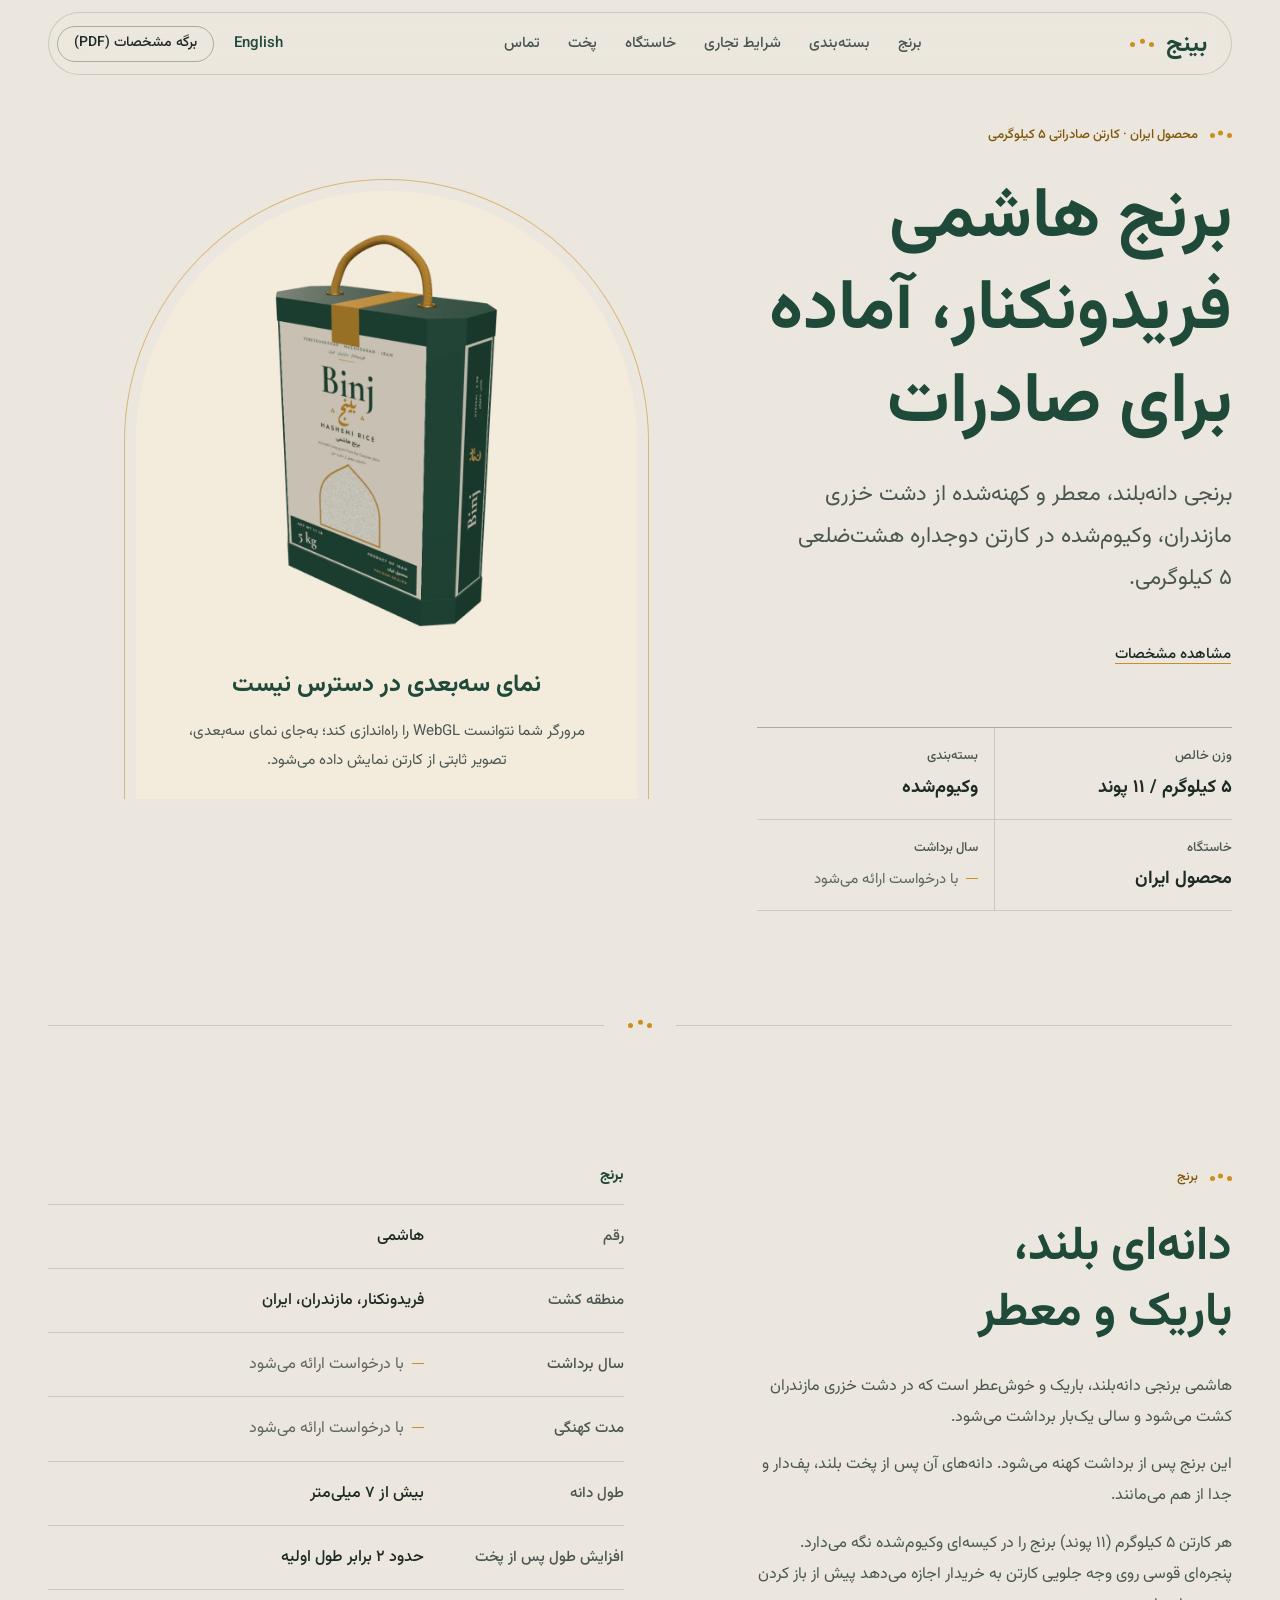
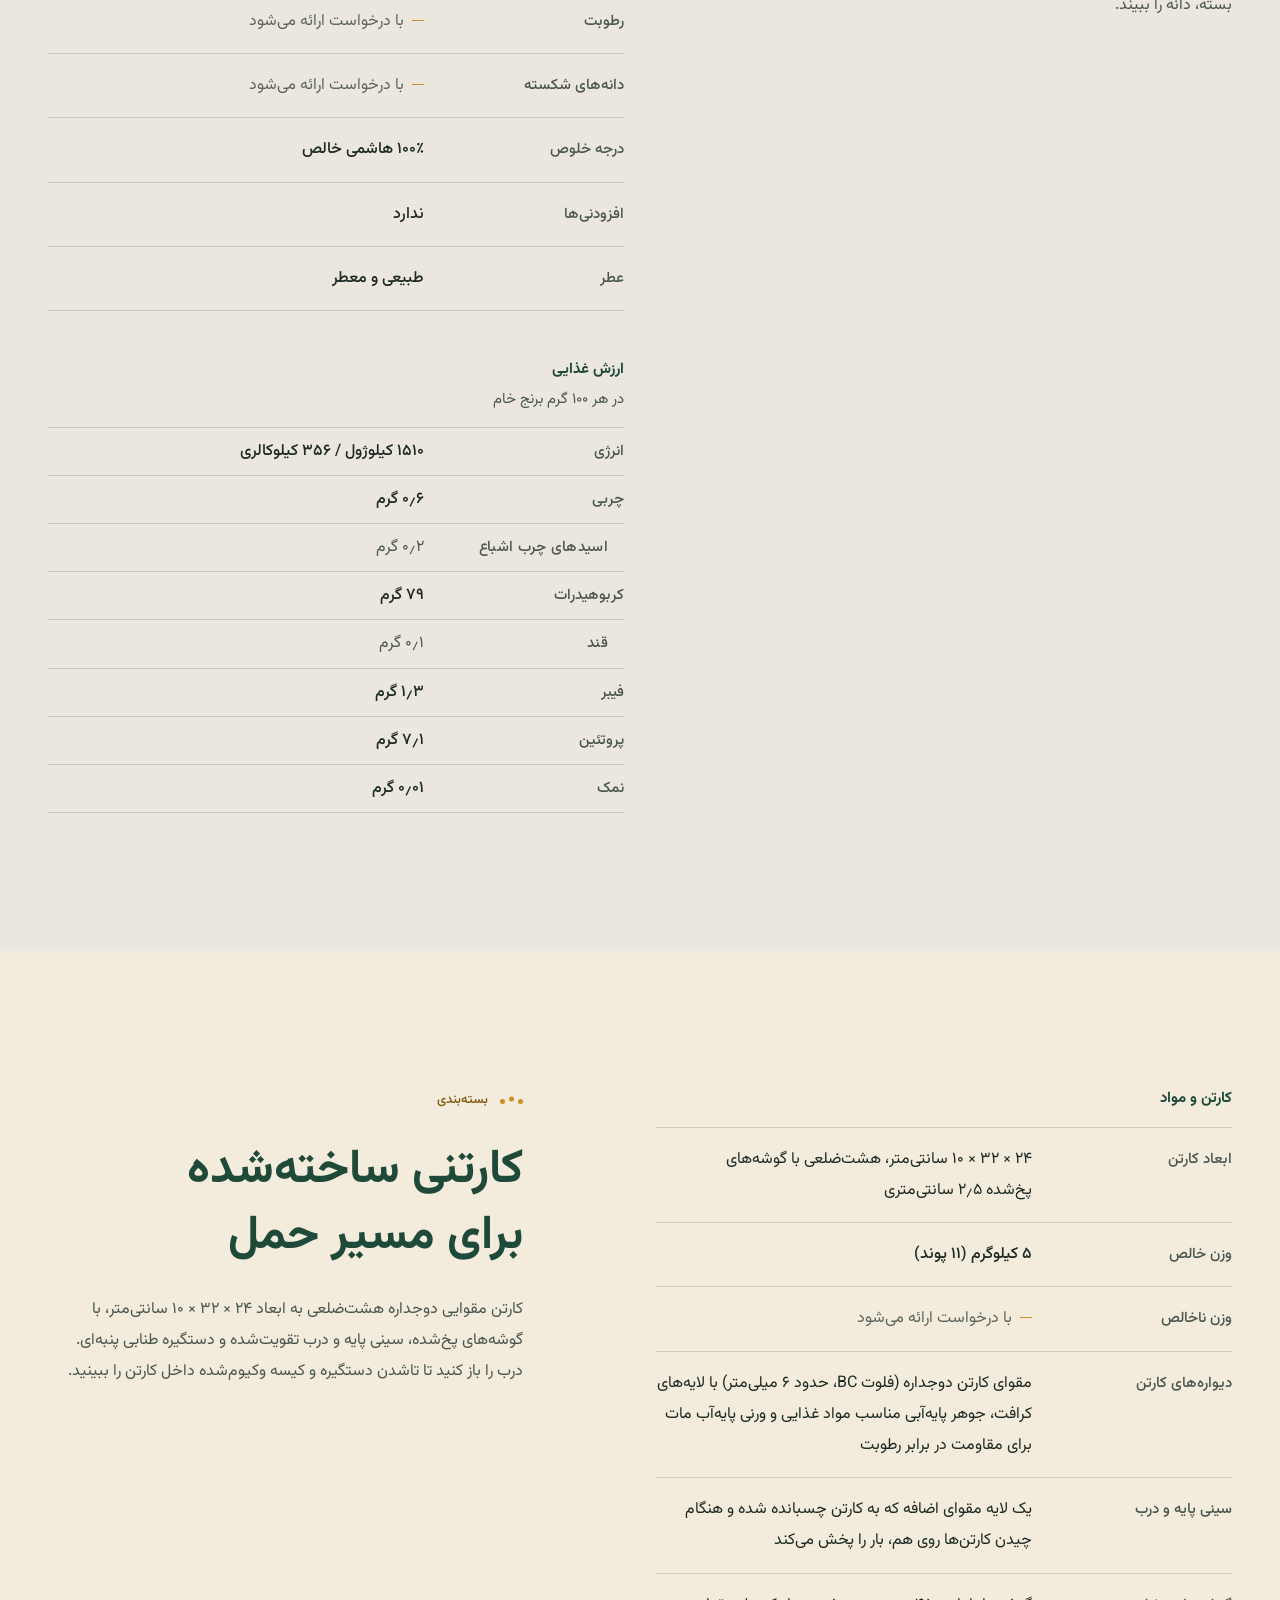
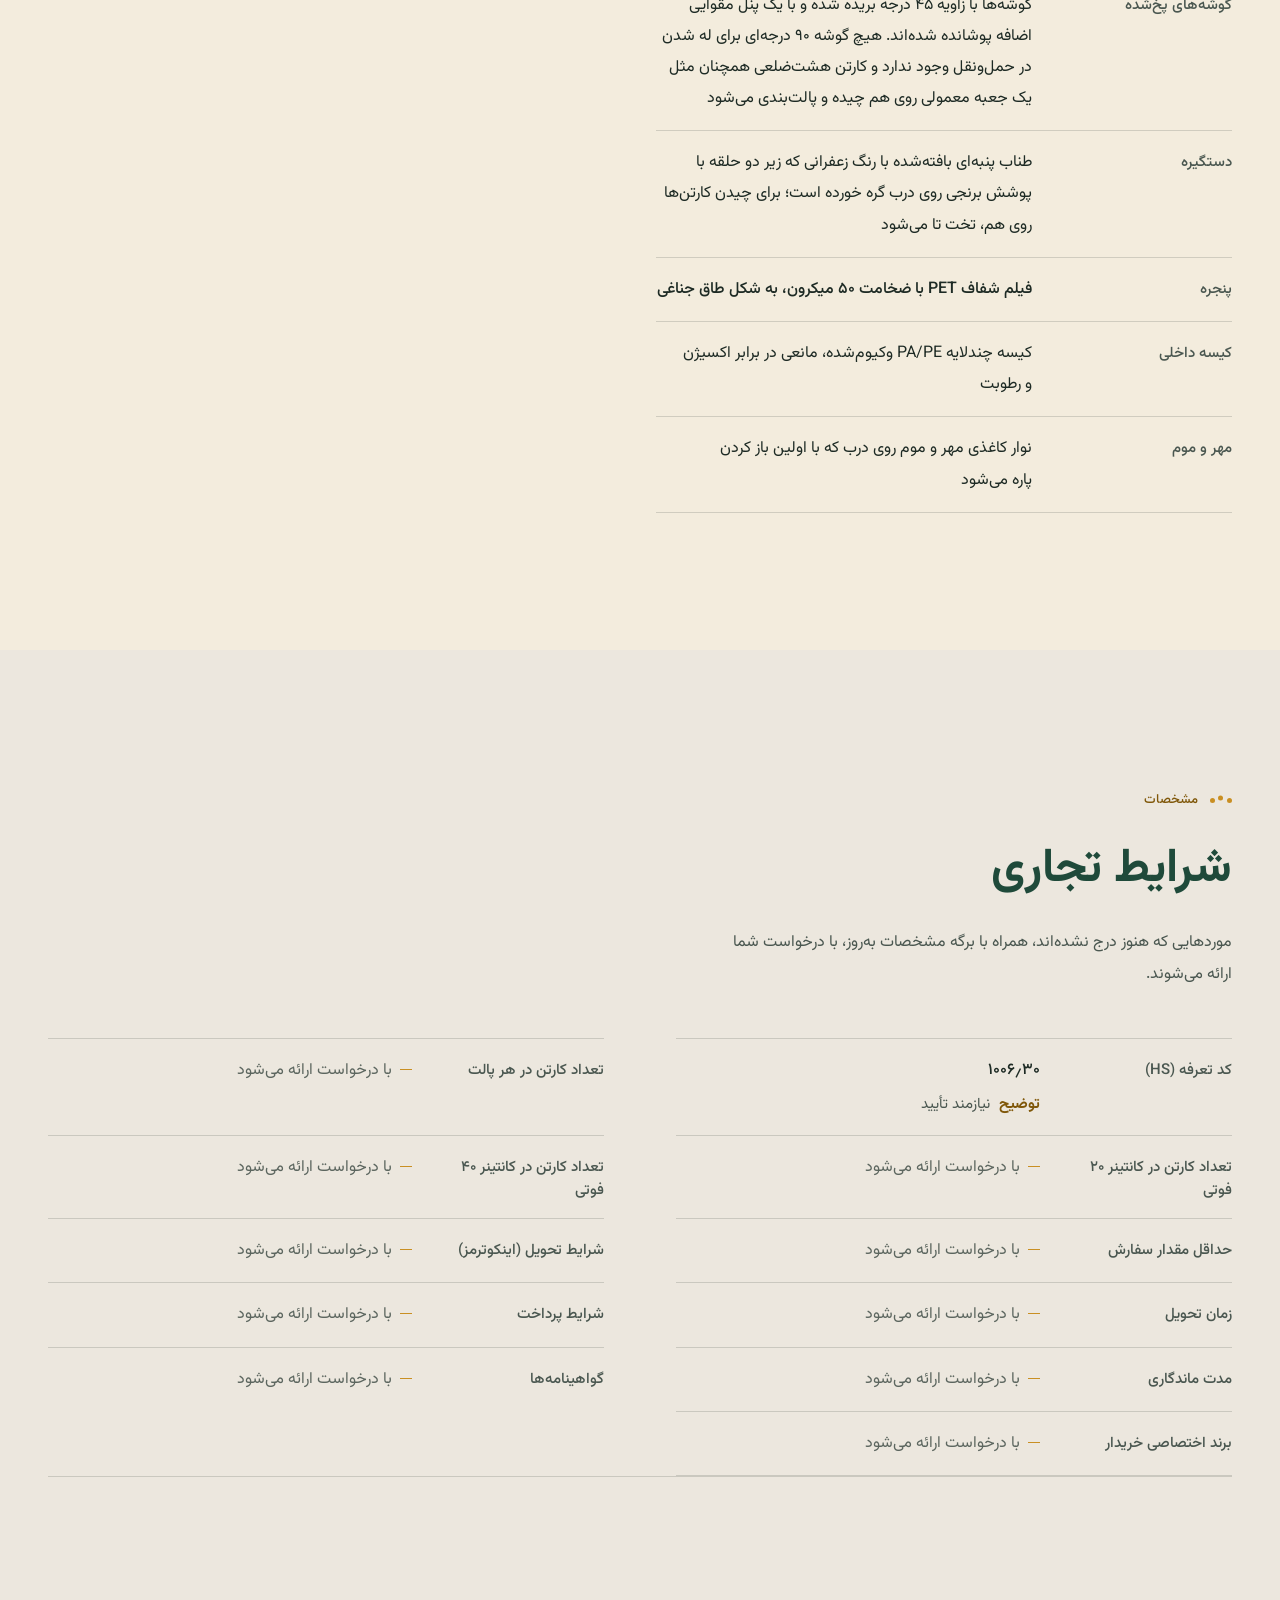
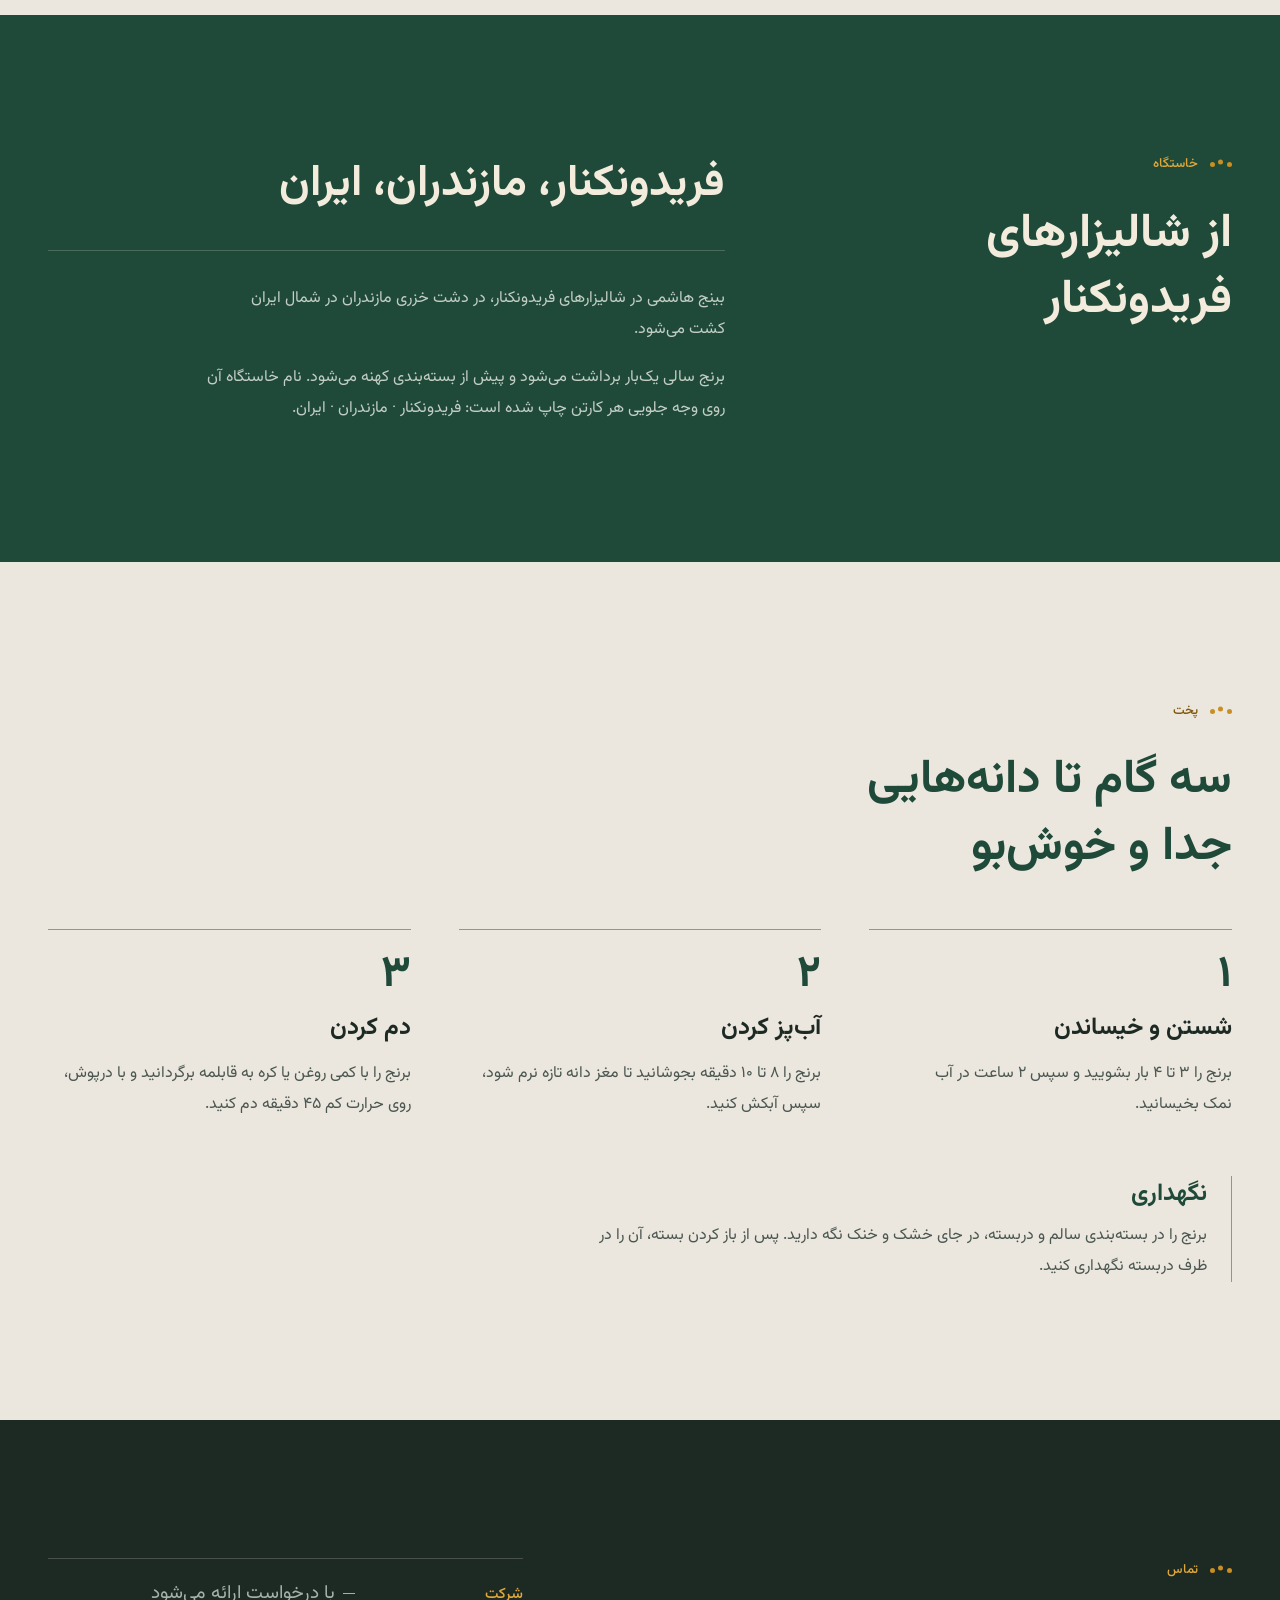
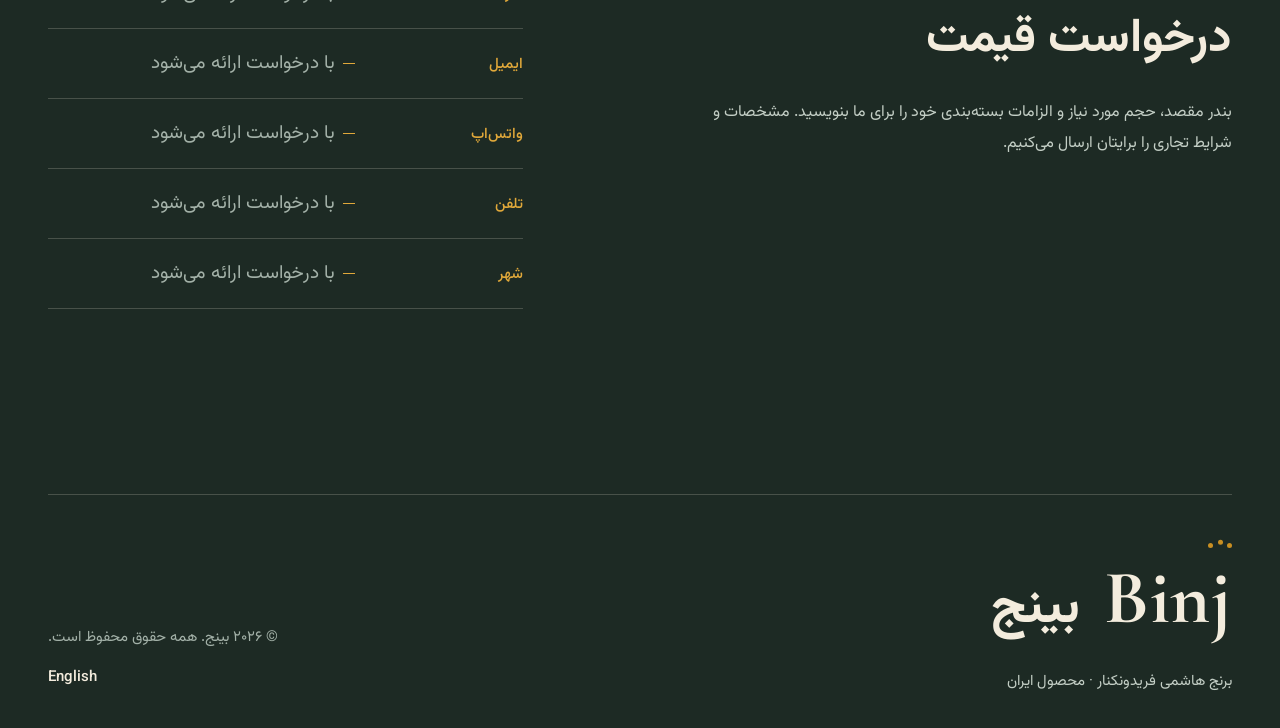
==== fa/index.html @ 3b831c65 "Launch Binj product site (EN + FA)" ====
<!doctype html>
<html lang="fa" dir="rtl">
<head>
<meta charset="utf-8">
<meta name="viewport" content="width=device-width, initial-scale=1">
<title>بینج | برنج هاشمی فریدونکنار، کارتن صادراتی ۵ کیلوگرمی</title>
<meta name="description" content="برنج هاشمی دانه‌بلند، معطر و کهنه‌شده از فریدونکنار مازندران، وکیوم‌شده در کارتن صادراتی ۵ کیلوگرمی. مشخصات و شرایط تجاری برای واردکنندگان.">
<meta name="theme-color" content="#ece7de">
<link rel="canonical" href="https://binjrice.github.io/fa/">
<link rel="alternate" hreflang="en" href="https://binjrice.github.io/">
<link rel="alternate" hreflang="fa" href="https://binjrice.github.io/fa/">
<link rel="alternate" hreflang="x-default" href="https://binjrice.github.io/">
<meta property="og:type" content="website">
<meta property="og:site_name" content="Binj">
<meta property="og:title" content="بینج | برنج هاشمی فریدونکنار، کارتن صادراتی ۵ کیلوگرمی">
<meta property="og:description" content="برنج هاشمی دانه‌بلند، معطر و کهنه‌شده از فریدونکنار مازندران، وکیوم‌شده در کارتن صادراتی ۵ کیلوگرمی. مشخصات و شرایط تجاری برای واردکنندگان.">
<meta property="og:locale" content="fa_IR">
<meta property="og:locale:alternate" content="en_US">
<meta property="og:url" content="https://binjrice.github.io/fa/">
<meta property="og:image" content="https://binjrice.github.io/assets/img/og.jpg">
<meta property="og:image:alt" content="کارتن صادراتی هشت‌ضلعی ۵ کیلوگرمی برنج هاشمی بینج">
<meta name="twitter:image" content="https://binjrice.github.io/assets/img/og.jpg">
<meta name="twitter:card" content="summary_large_image">
<meta name="twitter:title" content="بینج | برنج هاشمی فریدونکنار، کارتن صادراتی ۵ کیلوگرمی">
<meta name="twitter:description" content="برنج هاشمی دانه‌بلند، معطر و کهنه‌شده از فریدونکنار مازندران، وکیوم‌شده در کارتن صادراتی ۵ کیلوگرمی. مشخصات و شرایط تجاری برای واردکنندگان.">
<link rel="icon" href="../favicon.svg" type="image/svg+xml">
<link rel="preload" href="../assets/vendor/fonts/vazirmatn-arabic-400-normal.woff2" as="font" type="font/woff2" crossorigin>
<link rel="preload" href="../assets/vendor/fonts/vazirmatn-arabic-700-normal.woff2" as="font" type="font/woff2" crossorigin>
<link rel="preload" href="../assets/vendor/fonts/aref-ruqaa-arabic-700-normal.woff2" as="font" type="font/woff2" crossorigin>
<link rel="stylesheet" href="../assets/css/fonts.css">
<link rel="stylesheet" href="../assets/css/site.css">
<script>
  (function () {
    var root = document.documentElement;
    root.classList.add('js');
    if (/[?&]poster\b/.test(location.search)) root.classList.add('is-poster');
    // If the main script never starts, do not leave reveal-on-scroll content hidden.
    setTimeout(function () {
      if (!root.classList.contains('reveal-ready')) root.classList.add('reveal-all');
    }, 5000);
  })();
</script>
<script type="importmap">{"imports":{"three":"../assets/vendor/three/three.module.min.js","three/addons/controls/OrbitControls.js":"../assets/vendor/three/OrbitControls.js"}}</script>
<script src="../assets/js/stage.js" defer></script>
<script type="module" src="../assets/js/main.js"></script>
<script type="application/ld+json">{"@context":"https://schema.org","@type":"Product","name":"بینج - برنج هاشمی فریدونکنار، کارتن صادراتی ۵ کیلوگرمی","description":"برنج هاشمی دانه‌بلند، معطر و کهنه‌شده از فریدونکنار مازندران، وکیوم‌شده در کارتن صادراتی ۵ کیلوگرمی. مشخصات و شرایط تجاری برای واردکنندگان.","category":"برنج","brand":{"@type":"Brand","name":"Binj","alternateName":"بینج"},"weight":{"@type":"QuantitativeValue","value":5,"unitCode":"KGM"},"countryOfOrigin":{"@type":"Country","name":"Iran"},"inLanguage":"fa","additionalProperty":[{"@type":"PropertyValue","name":"رقم","value":"هاشمی"},{"@type":"PropertyValue","name":"منطقه کشت","value":"فریدونکنار، مازندران، ایران"},{"@type":"PropertyValue","name":"طول دانه","value":"بیش از ۷ میلی‌متر"},{"@type":"PropertyValue","name":"افزایش طول پس از پخت","value":"حدود ۲ برابر طول اولیه"},{"@type":"PropertyValue","name":"درجه خلوص","value":"۱۰۰٪ هاشمی خالص"},{"@type":"PropertyValue","name":"افزودنی‌ها","value":"ندارد"},{"@type":"PropertyValue","name":"عطر","value":"طبیعی و معطر"}],"url":"https://binjrice.github.io/fa/","image":"https://binjrice.github.io/assets/img/og.jpg"}</script>
</head>
<body id="top">
<a class="skip-link" href="#main">پرش به محتوا</a>

<header class="site-header">
  <div class="site-header__inner">
    <a class="wordmark" href="#top" aria-label="Binj"><span class="wordmark__name wordmark__name--fa" lang="fa">بینج</span><span class="wordmark__dots"><span class="dots" aria-hidden="true"><i></i><i></i><i></i></span></span></a>

    <nav class="site-nav" id="site-nav" aria-label="پیمایش اصلی">
      <ul class="site-nav__list">
        <li><a href="#rice">برنج</a></li>
        <li><a href="#packaging">بسته‌بندی</a></li>
        <li><a href="#specs">شرایط تجاری</a></li>
        <li><a href="#origin">خاستگاه</a></li>
        <li><a href="#cooking">پخت</a></li>
        <li><a href="#contact">تماس</a></li>
      </ul>
      <button class="btn btn--ghost btn--sm nav-print" type="button" data-print>برگه مشخصات (PDF)</button>
    </nav>

    <div class="site-header__tools">
      <a class="lang-link" href="../" hreflang="en" lang="en" title="تغییر زبان به انگلیسی">English</a>
      <button class="btn btn--ghost btn--sm header-print" type="button" data-print>برگه مشخصات (PDF)</button>
      <button class="menu-toggle" type="button" aria-expanded="false" aria-controls="site-nav" aria-label="منو">
        <span class="menu-toggle__bars" aria-hidden="true"><i></i><i></i></span>
      </button>
    </div>
  </div>
</header>

<div class="print-head" aria-hidden="true">
  <div class="print-head__text">
    <p class="print-head__brand"><span class="wordmark__name wordmark__name--fa" lang="fa">بینج</span><span class="wordmark__dots"><span class="dots" aria-hidden="true"><i></i><i></i><i></i></span></span></p>
    <p class="print-head__title">مشخصات محصول و شرایط تجاری</p>
    <p class="print-head__sub">برنج هاشمی فریدونکنار، آماده برای صادرات</p>
  </div>
  <img class="print-head__poster" alt="" width="1000" height="1000" data-src="../assets/img/poster.webp">
</div>

<main id="main">

  <!-- 1. Hero -->
  <section class="hero" id="hero" aria-labelledby="hero-title">
    <div class="wrap hero__grid">
      <div class="hero__copy">
        <!-- Everything in the hero paints on first load, so none of it is reveal-gated. -->
        <p class="eyebrow"><span class="dots" aria-hidden="true"><i></i><i></i><i></i></span><span>محصول ایران · کارتن صادراتی ۵ کیلوگرمی</span></p>
        <h1 id="hero-title">برنج هاشمی فریدونکنار، آماده برای صادرات</h1>
        <p class="lede">برنجی دانه‌بلند، معطر و کهنه‌شده از دشت خزری مازندران، وکیوم‌شده در کارتن دوجداره هشت‌ضلعی ۵ کیلوگرمی.</p>
        <div class="hero__actions">
          <a class="btn btn--text" href="#rice">مشاهده مشخصات</a>
        </div>
        <dl class="facts">
          <div class="fact"><dt>وزن خالص</dt><dd>۵ کیلوگرم / ۱۱ پوند</dd></div>
          <div class="fact"><dt>بسته‌بندی</dt><dd>وکیوم‌شده</dd></div>
          <div class="fact"><dt>خاستگاه</dt><dd>محصول ایران</dd></div>
          <div class="fact"><dt>سال برداشت</dt><dd><span class="placeholder" data-placeholder>با درخواست ارائه می‌شود</span></dd></div>
        </dl>
      </div>

      <div class="stage" data-state="loading">
        <div class="stage__arch" aria-hidden="true"></div>
        <div class="stage__viewport">
          <three-d-stage transparent background="#ece7de" autorotate role="img" aria-label="مدل سه‌بعدی و تعاملی کارتن ۵ کیلوگرمی برنج بینج"></three-d-stage>
        </div>
        <div class="stage__loader" aria-hidden="true"><span class="dots" aria-hidden="true"><i></i><i></i><i></i></span></div>
        <div class="stage__fallback" role="group" aria-label="نمای سه‌بعدی در دسترس نیست">
          <img class="stage__poster" alt="کارتن هشت‌ضلعی ۵ کیلوگرمی برنج هاشمی بینج" width="1000" height="1000" data-src="../assets/img/poster.webp" hidden>
          <p class="stage__fallback-title">نمای سه‌بعدی در دسترس نیست</p>
          <p class="stage__fallback-text">مرورگر شما نتوانست WebGL را راه‌اندازی کند؛ به‌جای نمای سه‌بعدی، تصویر ثابتی از کارتن نمایش داده می‌شود.</p>
        </div>
        <div class="stage__bar">
          <button class="btn btn--ghost btn--lid" type="button" id="lid-toggle" aria-pressed="false" disabled
                  data-label-open="باز کردن درب" data-label-close="بستن درب">
            <span class="btn__label">باز کردن درب</span>
            <span class="btn__icon" aria-hidden="true">
              <svg viewBox="0 0 16 16" width="14" height="14" fill="none" stroke="currentColor" stroke-width="1.25" stroke-linecap="round" stroke-linejoin="round"><path d="M3.5 6.25 8 10.75l4.5-4.5"/></svg>
            </span>
          </button>
          <p class="stage__hint">
            <svg viewBox="0 0 24 24" width="18" height="18" fill="none" stroke="currentColor" stroke-width="1.1" stroke-linecap="round" stroke-linejoin="round" aria-hidden="true"><path d="M4.5 12a7.5 7.5 0 0 1 13.2-4.9M19.5 12a7.5 7.5 0 0 1-13.2 4.9"/><path d="M17.9 3.6v3.7h-3.7M6.1 20.4v-3.7h3.7"/></svg>
            <span>برای چرخاندن بکشید</span>
          </p>
        </div>
      </div>
    </div>
    <noscript>
      <div class="wrap"><p class="noscript-note">مرورگر شما نتوانست WebGL را راه‌اندازی کند؛ به‌جای نمای سه‌بعدی، تصویر ثابتی از کارتن نمایش داده می‌شود.</p></div>
    </noscript>
  </section>

  <div class="wrap"><div class="ornament-rule" role="presentation"><span class="dots" aria-hidden="true"><i></i><i></i><i></i></span></div></div>

  <!-- 2. The rice -->
  <section class="section" id="rice" aria-labelledby="rice-title">
    <div class="wrap section__grid">
      <header class="section__head" data-reveal>
        <p class="eyebrow"><span class="dots" aria-hidden="true"><i></i><i></i><i></i></span><span>برنج</span></p>
        <h2 id="rice-title">دانه‌ای بلند، باریک و معطر</h2>
        <div class="prose">
          <p>هاشمی برنجی دانه‌بلند، باریک و خوش‌عطر است که در دشت خزری مازندران کشت می‌شود و سالی یک‌بار برداشت می‌شود.</p>
          <p>این برنج پس از برداشت کهنه می‌شود. دانه‌های آن پس از پخت بلند، پف‌دار و جدا از هم می‌مانند.</p>
          <p>هر کارتن ۵ کیلوگرم (۱۱ پوند) برنج را در کیسه‌ای وکیوم‌شده نگه می‌دارد. پنجره‌ای قوسی روی وجه جلویی کارتن به خریدار اجازه می‌دهد پیش از باز کردن بسته، دانه را ببیند.</p>
        </div>
      </header>
      <div class="section__body">
        <h3 class="table-title" data-reveal>برنج</h3>
        <dl class="specs" data-reveal="group">
          <div class="spec-row" data-spec="variety"><dt>رقم</dt><dd>هاشمی</dd></div>
          <div class="spec-row" data-spec="origin"><dt>منطقه کشت</dt><dd>فریدونکنار، مازندران، ایران</dd></div>
          <div class="spec-row" data-spec="cropYear"><dt>سال برداشت</dt><dd><span class="placeholder" data-placeholder>با درخواست ارائه می‌شود</span></dd></div>
          <div class="spec-row" data-spec="aging"><dt>مدت کهنگی</dt><dd><span class="placeholder" data-placeholder>با درخواست ارائه می‌شود</span></dd></div>
          <div class="spec-row" data-spec="grainLength"><dt>طول دانه</dt><dd>بیش از ۷ میلی‌متر</dd></div>
          <div class="spec-row" data-spec="elongation"><dt>افزایش طول پس از پخت</dt><dd>حدود ۲ برابر طول اولیه</dd></div>
          <div class="spec-row" data-spec="moisture"><dt>رطوبت</dt><dd><span class="placeholder" data-placeholder>با درخواست ارائه می‌شود</span></dd></div>
          <div class="spec-row" data-spec="broken"><dt>دانه‌های شکسته</dt><dd><span class="placeholder" data-placeholder>با درخواست ارائه می‌شود</span></dd></div>
          <div class="spec-row" data-spec="purity"><dt>درجه خلوص</dt><dd>۱۰۰٪ هاشمی خالص</dd></div>
          <div class="spec-row" data-spec="additives"><dt>افزودنی‌ها</dt><dd>ندارد</dd></div>
          <div class="spec-row" data-spec="aroma"><dt>عطر</dt><dd>طبیعی و معطر</dd></div>
        </dl>
        <div class="nutrition">
          <h3 class="table-title" data-reveal>ارزش غذایی</h3>
          <p class="table-note" data-reveal>در هر ۱۰۰ گرم برنج خام</p>
          <dl class="specs specs--nutrition" data-reveal="group">
          <div class="spec-row" data-spec="energy"><dt>انرژی</dt><dd>۱۵۱۰ کیلوژول / ۳۵۶ کیلوکالری</dd></div>
          <div class="spec-row" data-spec="fat"><dt>چربی</dt><dd>۰٫۶ گرم</dd></div>
          <div class="spec-row spec-row--sub" data-spec="saturates"><dt>اسیدهای چرب اشباع</dt><dd>۰٫۲ گرم</dd></div>
          <div class="spec-row" data-spec="carbohydrate"><dt>کربوهیدرات</dt><dd>۷۹ گرم</dd></div>
          <div class="spec-row spec-row--sub" data-spec="sugars"><dt>قند</dt><dd>۰٫۱ گرم</dd></div>
          <div class="spec-row" data-spec="fibre"><dt>فیبر</dt><dd>۱٫۳ گرم</dd></div>
          <div class="spec-row" data-spec="protein"><dt>پروتئین</dt><dd>۷٫۱ گرم</dd></div>
          <div class="spec-row" data-spec="salt"><dt>نمک</dt><dd>۰٫۰۱ گرم</dd></div>
          </dl>
        </div>
      </div>
    </div>
  </section>

  <!-- 3. Packaging -->
  <section class="section section--band" id="packaging" aria-labelledby="packaging-title">
    <div class="wrap section__grid section__grid--flip">
      <header class="section__head" data-reveal>
        <p class="eyebrow"><span class="dots" aria-hidden="true"><i></i><i></i><i></i></span><span>بسته‌بندی</span></p>
        <h2 id="packaging-title">کارتنی ساخته‌شده برای مسیر حمل</h2>
        <div class="prose">
          <p>کارتن مقوایی دوجداره هشت‌ضلعی به ابعاد ۲۴ × ۳۲ × ۱۰ سانتی‌متر، با گوشه‌های پخ‌شده، سینی پایه و درب تقویت‌شده و دستگیره طنابی پنبه‌ای. درب را باز کنید تا تاشدن دستگیره و کیسه وکیوم‌شده داخل کارتن را ببینید.</p>
        </div>
      </header>
      <div class="section__body">
        <h3 class="table-title" data-reveal>کارتن و مواد</h3>
        <dl class="specs" data-reveal="group">
          <div class="spec-row spec-row--long" data-spec="cartonSize"><dt>ابعاد کارتن</dt><dd>۲۴ × ۳۲ × ۱۰ سانتی‌متر، هشت‌ضلعی با گوشه‌های پخ‌شده ۲٫۵ سانتی‌متری</dd></div>
          <div class="spec-row" data-spec="netWeight"><dt>وزن خالص</dt><dd>۵ کیلوگرم (۱۱ پوند)</dd></div>
          <div class="spec-row" data-spec="grossWeight"><dt>وزن ناخالص</dt><dd><span class="placeholder" data-placeholder>با درخواست ارائه می‌شود</span></dd></div>
          <div class="spec-row spec-row--long" data-spec="cartonWalls"><dt>دیواره‌های کارتن</dt><dd>مقوای کارتن دوجداره (فلوت BC، حدود ۶ میلی‌متر) با لایه‌های کرافت، جوهر پایه‌آبی مناسب مواد غذایی و ورنی پایه‌آب مات برای مقاومت در برابر رطوبت</dd></div>
          <div class="spec-row spec-row--long" data-spec="baseTrayLid"><dt>سینی پایه و درب</dt><dd>یک لایه مقوای اضافه که به کارتن چسبانده شده و هنگام چیدن کارتن‌ها روی هم، بار را پخش می‌کند</dd></div>
          <div class="spec-row spec-row--long" data-spec="chamferedCorners"><dt>گوشه‌های پخ‌شده</dt><dd>گوشه‌ها با زاویه ۴۵ درجه بریده شده و با یک پنل مقوایی اضافه پوشانده شده‌اند. هیچ گوشه ۹۰ درجه‌ای برای له شدن در حمل‌ونقل وجود ندارد و کارتن هشت‌ضلعی همچنان مثل یک جعبه معمولی روی هم چیده و پالت‌بندی می‌شود</dd></div>
          <div class="spec-row spec-row--long" data-spec="handle"><dt>دستگیره</dt><dd>طناب پنبه‌ای بافته‌شده با رنگ زعفرانی که زیر دو حلقه با پوشش برنجی روی درب گره خورده است؛ برای چیدن کارتن‌ها روی هم، تخت تا می‌شود</dd></div>
          <div class="spec-row" data-spec="window"><dt>پنجره</dt><dd>فیلم شفاف PET با ضخامت ۵۰ میکرون، به شکل طاق جناغی</dd></div>
          <div class="spec-row spec-row--long" data-spec="innerLiner"><dt>کیسه داخلی</dt><dd>کیسه چندلایه PA/PE وکیوم‌شده، مانعی در برابر اکسیژن و رطوبت</dd></div>
          <div class="spec-row spec-row--long" data-spec="seal"><dt>مهر و موم</dt><dd>نوار کاغذی مهر و موم روی درب که با اولین باز کردن پاره می‌شود</dd></div>
        </dl>
      </div>
    </div>
  </section>

  <!-- 4. Trade and logistics -->
  <section class="section" id="specs" aria-labelledby="specs-title">
    <div class="wrap">
      <header class="section__head section__head--wide" data-reveal>
        <p class="eyebrow"><span class="dots" aria-hidden="true"><i></i><i></i><i></i></span><span>مشخصات</span></p>
        <h2 id="specs-title">شرایط تجاری</h2>
        <div class="prose">
          <p>موردهایی که هنوز درج نشده‌اند، همراه با برگه مشخصات به‌روز، با درخواست شما ارائه می‌شوند.</p>
        </div>
      </header>
      <dl class="specs specs--cols" data-reveal="group">
          <div class="spec-row" data-spec="hsCode"><dt>کد تعرفه (HS)</dt><dd>۱۰۰۶٫۳۰<span class="spec-note"><span class="spec-note__label">توضیح</span> نیازمند تأیید</span></dd></div>
          <div class="spec-row" data-spec="cartonsPerPallet"><dt>تعداد کارتن در هر پالت</dt><dd><span class="placeholder" data-placeholder>با درخواست ارائه می‌شود</span></dd></div>
          <div class="spec-row" data-spec="cartonsPer20ft"><dt>تعداد کارتن در کانتینر ۲۰ فوتی</dt><dd><span class="placeholder" data-placeholder>با درخواست ارائه می‌شود</span></dd></div>
          <div class="spec-row" data-spec="cartonsPer40ft"><dt>تعداد کارتن در کانتینر ۴۰ فوتی</dt><dd><span class="placeholder" data-placeholder>با درخواست ارائه می‌شود</span></dd></div>
          <div class="spec-row" data-spec="moq"><dt>حداقل مقدار سفارش</dt><dd><span class="placeholder" data-placeholder>با درخواست ارائه می‌شود</span></dd></div>
          <div class="spec-row" data-spec="incoterms"><dt>شرایط تحویل (اینکوترمز)</dt><dd><span class="placeholder" data-placeholder>با درخواست ارائه می‌شود</span></dd></div>
          <div class="spec-row" data-spec="leadTime"><dt>زمان تحویل</dt><dd><span class="placeholder" data-placeholder>با درخواست ارائه می‌شود</span></dd></div>
          <div class="spec-row" data-spec="paymentTerms"><dt>شرایط پرداخت</dt><dd><span class="placeholder" data-placeholder>با درخواست ارائه می‌شود</span></dd></div>
          <div class="spec-row" data-spec="shelfLife"><dt>مدت ماندگاری</dt><dd><span class="placeholder" data-placeholder>با درخواست ارائه می‌شود</span></dd></div>
          <div class="spec-row" data-spec="certifications"><dt>گواهینامه‌ها</dt><dd><span class="placeholder" data-placeholder>با درخواست ارائه می‌شود</span></dd></div>
          <div class="spec-row" data-spec="privateLabel"><dt>برند اختصاصی خریدار</dt><dd><span class="placeholder" data-placeholder>با درخواست ارائه می‌شود</span></dd></div>
      </dl>
    </div>
  </section>

  <!-- 5. Origin -->
  <section class="section section--green" id="origin" aria-labelledby="origin-title">
    <div class="wrap origin__grid">
      <header class="section__head" data-reveal>
        <p class="eyebrow"><span class="dots" aria-hidden="true"><i></i><i></i><i></i></span><span>خاستگاه</span></p>
        <h2 id="origin-title">از شالیزارهای فریدونکنار</h2>
      </header>
      <div class="origin__body" data-reveal>
        <p class="origin__place">فریدونکنار، مازندران، ایران</p>
        <div class="prose">
          <p>بینج هاشمی در شالیزارهای فریدونکنار، در دشت خزری مازندران در شمال ایران کشت می‌شود.</p>
          <p>برنج سالی یک‌بار برداشت می‌شود و پیش از بسته‌بندی کهنه می‌شود. نام خاستگاه آن روی وجه جلویی هر کارتن چاپ شده است: فریدونکنار · مازندران · ایران.</p>
        </div>
      </div>
    </div>
  </section>

  <!-- 6. Preparation and storage -->
  <section class="section" id="cooking" aria-labelledby="cooking-title">
    <div class="wrap">
      <header class="section__head section__head--wide" data-reveal>
        <p class="eyebrow"><span class="dots" aria-hidden="true"><i></i><i></i><i></i></span><span>پخت</span></p>
        <h2 id="cooking-title">سه گام تا دانه‌هایی جدا و خوش‌بو</h2>
      </header>
      <ol class="steps" role="list" data-reveal="group">
        <li class="step"><span class="step__num" aria-hidden="true">۱</span><h3>شستن و خیساندن</h3><p>برنج را ۳ تا ۴ بار بشویید و سپس ۲ ساعت در آب نمک بخیسانید.</p></li>
        <li class="step"><span class="step__num" aria-hidden="true">۲</span><h3>آب‌پز کردن</h3><p>برنج را ۸ تا ۱۰ دقیقه بجوشانید تا مغز دانه تازه نرم شود، سپس آبکش کنید.</p></li>
        <li class="step"><span class="step__num" aria-hidden="true">۳</span><h3>دم کردن</h3><p>برنج را با کمی روغن یا کره به قابلمه برگردانید و با درپوش، روی حرارت کم ۴۵ دقیقه دم کنید.</p></li>
      </ol>
      <aside class="storage" data-reveal>
        <h3>نگهداری</h3>
        <p>برنج را در بسته‌بندی سالم و دربسته، در جای خشک و خنک نگه دارید. پس از باز کردن بسته، آن را در ظرف دربسته نگهداری کنید.</p>
      </aside>
    </div>
  </section>

  <!-- 7. Contact -->
  <section class="section section--ink" id="contact" aria-labelledby="contact-title">
    <div class="wrap contact__grid">
      <header class="section__head" data-reveal>
        <p class="eyebrow"><span class="dots" aria-hidden="true"><i></i><i></i><i></i></span><span>تماس</span></p>
        <h2 id="contact-title">درخواست قیمت</h2>
        <div class="prose">
          <p>بندر مقصد، حجم مورد نیاز و الزامات بسته‌بندی خود را برای ما بنویسید. مشخصات و شرایط تجاری را برایتان ارسال می‌کنیم.</p>
        </div>
        <div class="contact__actions">

        </div>
      </header>
      <dl class="contact-list" data-reveal="group">
        <div class="contact-row"><dt>شرکت</dt><dd><span class="placeholder" data-placeholder>با درخواست ارائه می‌شود</span></dd></div>
        <div class="contact-row"><dt>ایمیل</dt><dd><span class="placeholder" data-placeholder>با درخواست ارائه می‌شود</span></dd></div>
        <div class="contact-row"><dt>واتس‌اپ</dt><dd><span class="placeholder" data-placeholder>با درخواست ارائه می‌شود</span></dd></div>
        <div class="contact-row"><dt>تلفن</dt><dd><span class="placeholder" data-placeholder>با درخواست ارائه می‌شود</span></dd></div>
        <div class="contact-row"><dt>شهر</dt><dd><span class="placeholder" data-placeholder>با درخواست ارائه می‌شود</span></dd></div>
      </dl>
    </div>
  </section>
</main>

<footer class="site-footer">
  <div class="wrap site-footer__inner">
    <div class="site-footer__brand">
      <span class="dots" aria-hidden="true"><i></i><i></i><i></i></span>
      <p class="lockup"><span class="lockup__en" lang="en">Binj</span><span class="lockup__fa" lang="fa">بینج</span></p>
      <p class="site-footer__tagline">برنج هاشمی فریدونکنار · محصول ایران</p>
    </div>
    <div class="site-footer__meta">
      <p>© ۲۰۲۶ بینج. همه حقوق محفوظ است.</p>
      <p><a class="lang-link" href="../" hreflang="en" lang="en" title="تغییر زبان به انگلیسی">English</a></p>
    </div>
  </div>
</footer>

</body>
</html>
---- assets/css/fonts.css ----
/* Generated by tools/vendor.mjs - do not edit by hand. */

/* Cormorant Garamond 600 latin */
@font-face {
  font-family: 'Cormorant Garamond';
  font-style: normal;
  font-weight: 600;
  font-display: swap;
  src: url(../vendor/fonts/cormorant-garamond-latin-600-normal.woff2) format('woff2');
  unicode-range: U+0000-00FF,U+0131,U+0152-0153,U+02BB-02BC,U+02C6,U+02DA,U+02DC,U+0304,U+0308,U+0329,U+2000-206F,U+20AC,U+2122,U+2191,U+2193,U+2212,U+2215,U+FEFF,U+FFFD;
}

/* Cormorant Garamond 700 latin */
@font-face {
  font-family: 'Cormorant Garamond';
  font-style: normal;
  font-weight: 700;
  font-display: swap;
  src: url(../vendor/fonts/cormorant-garamond-latin-700-normal.woff2) format('woff2');
  unicode-range: U+0000-00FF,U+0131,U+0152-0153,U+02BB-02BC,U+02C6,U+02DA,U+02DC,U+0304,U+0308,U+0329,U+2000-206F,U+20AC,U+2122,U+2191,U+2193,U+2212,U+2215,U+FEFF,U+FFFD;
}

/* Jost 400 latin */
@font-face {
  font-family: 'Jost';
  font-style: normal;
  font-weight: 400;
  font-display: swap;
  src: url(../vendor/fonts/jost-latin-400-normal.woff2) format('woff2');
  unicode-range: U+0000-00FF,U+0131,U+0152-0153,U+02BB-02BC,U+02C6,U+02DA,U+02DC,U+0304,U+0308,U+0329,U+2000-206F,U+20AC,U+2122,U+2191,U+2193,U+2212,U+2215,U+FEFF,U+FFFD;
}

/* Jost 500 latin */
@font-face {
  font-family: 'Jost';
  font-style: normal;
  font-weight: 500;
  font-display: swap;
  src: url(../vendor/fonts/jost-latin-500-normal.woff2) format('woff2');
  unicode-range: U+0000-00FF,U+0131,U+0152-0153,U+02BB-02BC,U+02C6,U+02DA,U+02DC,U+0304,U+0308,U+0329,U+2000-206F,U+20AC,U+2122,U+2191,U+2193,U+2212,U+2215,U+FEFF,U+FFFD;
}

/* Jost 600 latin */
@font-face {
  font-family: 'Jost';
  font-style: normal;
  font-weight: 600;
  font-display: swap;
  src: url(../vendor/fonts/jost-latin-600-normal.woff2) format('woff2');
  unicode-range: U+0000-00FF,U+0131,U+0152-0153,U+02BB-02BC,U+02C6,U+02DA,U+02DC,U+0304,U+0308,U+0329,U+2000-206F,U+20AC,U+2122,U+2191,U+2193,U+2212,U+2215,U+FEFF,U+FFFD;
}

/* Vazirmatn 400 arabic */
@font-face {
  font-family: 'Vazirmatn';
  font-style: normal;
  font-weight: 400;
  font-display: swap;
  src: url(../vendor/fonts/vazirmatn-arabic-400-normal.woff2) format('woff2');
  unicode-range: U+0600-06FF,U+0750-077F,U+0870-088E,U+0890-0891,U+0897-08E1,U+08E3-08FF,U+200C-200E,U+2010-2011,U+204F,U+2E41,U+FB50-FDFF,U+FE70-FE74,U+FE76-FEFC,U+102E0-102FB,U+10E60-10E7E,U+10EC2-10EC4,U+10EFC-10EFF,U+1EE00-1EE03,U+1EE05-1EE1F,U+1EE21-1EE22,U+1EE24,U+1EE27,U+1EE29-1EE32,U+1EE34-1EE37,U+1EE39,U+1EE3B,U+1EE42,U+1EE47,U+1EE49,U+1EE4B,U+1EE4D-1EE4F,U+1EE51-1EE52,U+1EE54,U+1EE57,U+1EE59,U+1EE5B,U+1EE5D,U+1EE5F,U+1EE61-1EE62,U+1EE64,U+1EE67-1EE6A,U+1EE6C-1EE72,U+1EE74-1EE77,U+1EE79-1EE7C,U+1EE7E,U+1EE80-1EE89,U+1EE8B-1EE9B,U+1EEA1-1EEA3,U+1EEA5-1EEA9,U+1EEAB-1EEBB,U+1EEF0-1EEF1;
}

/* Vazirmatn 400 latin */
@font-face {
  font-family: 'Vazirmatn';
  font-style: normal;
  font-weight: 400;
  font-display: swap;
  src: url(../vendor/fonts/vazirmatn-latin-400-normal.woff2) format('woff2');
  unicode-range: U+0000-00FF,U+0131,U+0152-0153,U+02BB-02BC,U+02C6,U+02DA,U+02DC,U+0304,U+0308,U+0329,U+2000-206F,U+20AC,U+2122,U+2191,U+2193,U+2212,U+2215,U+FEFF,U+FFFD;
}

/* Vazirmatn 500 arabic */
@font-face {
  font-family: 'Vazirmatn';
  font-style: normal;
  font-weight: 500;
  font-display: swap;
  src: url(../vendor/fonts/vazirmatn-arabic-500-normal.woff2) format('woff2');
  unicode-range: U+0600-06FF,U+0750-077F,U+0870-088E,U+0890-0891,U+0897-08E1,U+08E3-08FF,U+200C-200E,U+2010-2011,U+204F,U+2E41,U+FB50-FDFF,U+FE70-FE74,U+FE76-FEFC,U+102E0-102FB,U+10E60-10E7E,U+10EC2-10EC4,U+10EFC-10EFF,U+1EE00-1EE03,U+1EE05-1EE1F,U+1EE21-1EE22,U+1EE24,U+1EE27,U+1EE29-1EE32,U+1EE34-1EE37,U+1EE39,U+1EE3B,U+1EE42,U+1EE47,U+1EE49,U+1EE4B,U+1EE4D-1EE4F,U+1EE51-1EE52,U+1EE54,U+1EE57,U+1EE59,U+1EE5B,U+1EE5D,U+1EE5F,U+1EE61-1EE62,U+1EE64,U+1EE67-1EE6A,U+1EE6C-1EE72,U+1EE74-1EE77,U+1EE79-1EE7C,U+1EE7E,U+1EE80-1EE89,U+1EE8B-1EE9B,U+1EEA1-1EEA3,U+1EEA5-1EEA9,U+1EEAB-1EEBB,U+1EEF0-1EEF1;
}

/* Vazirmatn 500 latin */
@font-face {
  font-family: 'Vazirmatn';
  font-style: normal;
  font-weight: 500;
  font-display: swap;
  src: url(../vendor/fonts/vazirmatn-latin-500-normal.woff2) format('woff2');
  unicode-range: U+0000-00FF,U+0131,U+0152-0153,U+02BB-02BC,U+02C6,U+02DA,U+02DC,U+0304,U+0308,U+0329,U+2000-206F,U+20AC,U+2122,U+2191,U+2193,U+2212,U+2215,U+FEFF,U+FFFD;
}

/* Vazirmatn 600 arabic */
@font-face {
  font-family: 'Vazirmatn';
  font-style: normal;
  font-weight: 600;
  font-display: swap;
  src: url(../vendor/fonts/vazirmatn-arabic-600-normal.woff2) format('woff2');
  unicode-range: U+0600-06FF,U+0750-077F,U+0870-088E,U+0890-0891,U+0897-08E1,U+08E3-08FF,U+200C-200E,U+2010-2011,U+204F,U+2E41,U+FB50-FDFF,U+FE70-FE74,U+FE76-FEFC,U+102E0-102FB,U+10E60-10E7E,U+10EC2-10EC4,U+10EFC-10EFF,U+1EE00-1EE03,U+1EE05-1EE1F,U+1EE21-1EE22,U+1EE24,U+1EE27,U+1EE29-1EE32,U+1EE34-1EE37,U+1EE39,U+1EE3B,U+1EE42,U+1EE47,U+1EE49,U+1EE4B,U+1EE4D-1EE4F,U+1EE51-1EE52,U+1EE54,U+1EE57,U+1EE59,U+1EE5B,U+1EE5D,U+1EE5F,U+1EE61-1EE62,U+1EE64,U+1EE67-1EE6A,U+1EE6C-1EE72,U+1EE74-1EE77,U+1EE79-1EE7C,U+1EE7E,U+1EE80-1EE89,U+1EE8B-1EE9B,U+1EEA1-1EEA3,U+1EEA5-1EEA9,U+1EEAB-1EEBB,U+1EEF0-1EEF1;
}

/* Vazirmatn 600 latin */
@font-face {
  font-family: 'Vazirmatn';
  font-style: normal;
  font-weight: 600;
  font-display: swap;
  src: url(../vendor/fonts/vazirmatn-latin-600-normal.woff2) format('woff2');
  unicode-range: U+0000-00FF,U+0131,U+0152-0153,U+02BB-02BC,U+02C6,U+02DA,U+02DC,U+0304,U+0308,U+0329,U+2000-206F,U+20AC,U+2122,U+2191,U+2193,U+2212,U+2215,U+FEFF,U+FFFD;
}

/* Vazirmatn 700 arabic */
@font-face {
  font-family: 'Vazirmatn';
  font-style: normal;
  font-weight: 700;
  font-display: swap;
  src: url(../vendor/fonts/vazirmatn-arabic-700-normal.woff2) format('woff2');
  unicode-range: U+0600-06FF,U+0750-077F,U+0870-088E,U+0890-0891,U+0897-08E1,U+08E3-08FF,U+200C-200E,U+2010-2011,U+204F,U+2E41,U+FB50-FDFF,U+FE70-FE74,U+FE76-FEFC,U+102E0-102FB,U+10E60-10E7E,U+10EC2-10EC4,U+10EFC-10EFF,U+1EE00-1EE03,U+1EE05-1EE1F,U+1EE21-1EE22,U+1EE24,U+1EE27,U+1EE29-1EE32,U+1EE34-1EE37,U+1EE39,U+1EE3B,U+1EE42,U+1EE47,U+1EE49,U+1EE4B,U+1EE4D-1EE4F,U+1EE51-1EE52,U+1EE54,U+1EE57,U+1EE59,U+1EE5B,U+1EE5D,U+1EE5F,U+1EE61-1EE62,U+1EE64,U+1EE67-1EE6A,U+1EE6C-1EE72,U+1EE74-1EE77,U+1EE79-1EE7C,U+1EE7E,U+1EE80-1EE89,U+1EE8B-1EE9B,U+1EEA1-1EEA3,U+1EEA5-1EEA9,U+1EEAB-1EEBB,U+1EEF0-1EEF1;
}

/* Vazirmatn 700 latin */
@font-face {
  font-family: 'Vazirmatn';
  font-style: normal;
  font-weight: 700;
  font-display: swap;
  src: url(../vendor/fonts/vazirmatn-latin-700-normal.woff2) format('woff2');
  unicode-range: U+0000-00FF,U+0131,U+0152-0153,U+02BB-02BC,U+02C6,U+02DA,U+02DC,U+0304,U+0308,U+0329,U+2000-206F,U+20AC,U+2122,U+2191,U+2193,U+2212,U+2215,U+FEFF,U+FFFD;
}

/* Aref Ruqaa 700 arabic */
@font-face {
  font-family: 'Aref Ruqaa';
  font-style: normal;
  font-weight: 700;
  font-display: swap;
  src: url(../vendor/fonts/aref-ruqaa-arabic-700-normal.woff2) format('woff2');
  unicode-range: U+0600-06FF,U+0750-077F,U+0870-088E,U+0890-0891,U+0897-08E1,U+08E3-08FF,U+200C-200E,U+2010-2011,U+204F,U+2E41,U+FB50-FDFF,U+FE70-FE74,U+FE76-FEFC,U+102E0-102FB,U+10E60-10E7E,U+10EC2-10EC4,U+10EFC-10EFF,U+1EE00-1EE03,U+1EE05-1EE1F,U+1EE21-1EE22,U+1EE24,U+1EE27,U+1EE29-1EE32,U+1EE34-1EE37,U+1EE39,U+1EE3B,U+1EE42,U+1EE47,U+1EE49,U+1EE4B,U+1EE4D-1EE4F,U+1EE51-1EE52,U+1EE54,U+1EE57,U+1EE59,U+1EE5B,U+1EE5D,U+1EE5F,U+1EE61-1EE62,U+1EE64,U+1EE67-1EE6A,U+1EE6C-1EE72,U+1EE74-1EE77,U+1EE79-1EE7C,U+1EE7E,U+1EE80-1EE89,U+1EE8B-1EE9B,U+1EEA1-1EEA3,U+1EEA5-1EEA9,U+1EEAB-1EEBB,U+1EEF0-1EEF1;
}
---- assets/css/site.css ----
/* Binj - site styles.
 * Editorial export-brand look: paper ground, green / saffron / ink from the
 * carton label, Cormorant Garamond display, Jost UI. Layout uses logical
 * properties so the Persian (RTL) page mirrors without overrides.
 */

/* ------------------------------------------------------------------ tokens */
:root {
  /* Brand palette (contrast ratios noted against the ground they sit on) */
  --paper: #ece7de;
  --paper-deep: #e3ddd1;
  --cream: #f3ecdd;
  --green: #1f4a3a;          /* on paper 8.1:1, cream on it 8.5:1 */
  --green-deep: #173a2d;
  --ink: #1d2a24;            /* on paper 12.1:1 */
  --ink-soft: #4a5750;       /* on paper 6.2:1 */
  --muted: #5c665f;          /* on paper 4.8:1, on cream 5.1:1 */
  --saffron: #c98f22;        /* ornaments and rules only, 2.3:1 on paper */
  --saffron-ink: #7f5709;    /* saffron for text on paper 5.2:1, on cream 5.5:1 */
  --saffron-light: #e0a83a;  /* saffron on green 4.7:1, on ink 6.2:1 */
  --on-dark: #f3ecdd;        /* on ink 12.7:1 */
  --on-dark-soft: #c3cec5;   /* on ink 9.3:1, on green 6.0:1 */
  --on-dark-muted: #a3b1a8;  /* on ink 6.9:1, on green 4.6:1 */

  --rule: rgba(29, 42, 36, 0.16);
  --rule-strong: rgba(29, 42, 36, 0.32);
  --rule-dark: rgba(243, 236, 221, 0.2);

  /* Type */
  --font-display: "Cormorant Garamond", "Iowan Old Style", "Palatino Linotype", Georgia, serif;
  --font-ui: "Jost", "Segoe UI", system-ui, sans-serif;
  --font-fa: "Vazirmatn", "Segoe UI", Tahoma, system-ui, sans-serif;
  --font-brand-fa: "Aref Ruqaa", "Vazirmatn", serif;
  --display-weight: 600;
  --eyebrow-track: 0.18em;
  --label-track: 0.12em;
  --body-leading: 1.65;

  --fs-display: clamp(2.875rem, 1.7rem + 3.6vw, 4.875rem);
  --fs-h2: clamp(2.125rem, 1.5rem + 2.5vw, 3.75rem);
  --fs-h3: clamp(1.375rem, 1.2rem + 0.7vw, 1.75rem);
  --fs-lede: clamp(1.1875rem, 1.05rem + 0.55vw, 1.5rem);
  --fs-body: 1.0625rem;
  --fs-small: 0.9375rem;
  --fs-micro: 0.75rem;

  /* Spacing scale */
  --s-1: 0.25rem;
  --s-2: 0.5rem;
  --s-3: 0.75rem;
  --s-4: 1rem;
  --s-5: 1.5rem;
  --s-6: 2rem;
  --s-7: 3rem;
  --s-8: 4.5rem;
  --s-9: 7rem;
  --section-pad: clamp(4.5rem, 3rem + 7vw, 9rem);

  --gutter: clamp(1.25rem, 0.5rem + 3.5vw, 3rem);
  --maxw: 80rem;
  --measure: 34rem;

  /* Motion: heavy, springy settle rather than linear / ease-in-out */
  --ease: cubic-bezier(0.32, 0.72, 0, 1);

  /* Systemic layers */
  --z-nav: 20;
  --z-skip: 40;
}

/* Persian: one family for everything, no tracking, no caps, no italics. */
:root[dir="rtl"] {
  --font-display: var(--font-fa);
  --font-ui: var(--font-fa);
  --display-weight: 700;
  --eyebrow-track: 0;
  --label-track: 0;
  --body-leading: 1.95;
  --fs-display: clamp(2.375rem, 1.5rem + 3.6vw, 4.5rem);
  --fs-h2: clamp(1.875rem, 1.35rem + 2vw, 3rem);
  --fs-h3: clamp(1.25rem, 1.1rem + 0.6vw, 1.5rem);
  --fs-lede: clamp(1.125rem, 1rem + 0.5vw, 1.375rem);
  --fs-body: 1rem;
  --fs-small: 0.9375rem;
  --fs-micro: 0.8125rem;
}

/* ------------------------------------------------------------------- base */
*,
*::before,
*::after {
  box-sizing: border-box;
}

html {
  -webkit-text-size-adjust: 100%;
  text-size-adjust: 100%;
  background: var(--paper);
}

@media (prefers-reduced-motion: no-preference) {
  html {
    scroll-behavior: smooth;
  }
}

body {
  margin: 0;
  min-height: 100vh;
  min-height: 100dvh;
  background: var(--paper);
  color: var(--ink);
  font-family: var(--font-ui);
  font-size: var(--fs-body);
  font-weight: 400;
  line-height: var(--body-leading);
  -webkit-font-smoothing: antialiased;
  -moz-osx-font-smoothing: grayscale;
  text-rendering: optimizeLegibility;
  overflow-wrap: break-word;
}

img,
svg {
  display: block;
  max-width: 100%;
}

h1,
h2,
h3,
p,
dl,
dd,
ol,
ul,
figure {
  margin: 0;
  padding: 0;
}

ul,
ol {
  list-style: none;
}

a {
  color: inherit;
  text-decoration-color: var(--saffron);
  text-underline-offset: 0.22em;
  text-decoration-thickness: 1px;
}

button {
  font: inherit;
  color: inherit;
}

:focus-visible {
  outline: 2px solid var(--green);
  outline-offset: 3px;
  border-radius: 2px;
}

.section--green :focus-visible,
.section--ink :focus-visible,
.site-footer :focus-visible {
  outline-color: var(--saffron-light);
}

::selection {
  background: var(--saffron);
  color: var(--ink);
}

section[id] {
  scroll-margin-block-start: 5.5rem;
}

.wrap {
  width: min(100% - 2 * var(--gutter), var(--maxw));
  margin-inline: auto;
}

.skip-link {
  position: fixed;
  inset-block-start: var(--s-3);
  inset-inline-start: var(--s-3);
  z-index: var(--z-skip);
  padding: var(--s-3) var(--s-5);
  background: var(--ink);
  color: var(--cream);
  border-radius: 999px;
  font-weight: 500;
  text-decoration: none;
  transform: translateY(-200%);
  transition: transform 0.4s var(--ease);
}

.skip-link:focus-visible {
  transform: none;
  outline-color: var(--saffron-light);
}

/* ---------------------------------------------------------------- ornament */
.dots {
  display: inline-flex;
  align-items: center;
  gap: 0.28em;
  flex: none;
}

.dots i {
  display: block;
  width: 0.3125rem;
  height: 0.3125rem;
  border-radius: 50%;
  background: var(--saffron);
}

.dots i:nth-child(2) {
  transform: translateY(-0.2em);
}

.ornament-rule {
  display: flex;
  align-items: center;
  gap: var(--s-5);
  color: var(--rule-strong);
}

.ornament-rule::before,
.ornament-rule::after {
  content: "";
  flex: 1;
  height: 1px;
  background: var(--rule);
}

/* ------------------------------------------------------------------ header */
.site-header {
  position: sticky;
  inset-block-start: var(--s-3);
  z-index: var(--z-nav);
  width: min(100% - 2 * var(--gutter), var(--maxw));
  margin: var(--s-3) auto 0;
}

.site-header__inner {
  display: flex;
  align-items: center;
  justify-content: space-between;
  gap: var(--s-5);
  min-height: 3.5rem;
  padding-block: var(--s-2);
  padding-inline: var(--s-5) var(--s-2);
  background: rgba(236, 231, 222, 0.88);
  border: 1px solid var(--rule);
  border-radius: 999px;
  -webkit-backdrop-filter: blur(14px) saturate(1.1);
  backdrop-filter: blur(14px) saturate(1.1);
}

.wordmark {
  display: inline-flex;
  align-items: center;
  gap: var(--s-3);
  color: var(--green);
  text-decoration: none;
  flex: none;
}

.wordmark__name {
  font-family: var(--font-display);
  font-weight: 700;
  font-size: 1.75rem;
  line-height: 1;
  letter-spacing: 0.01em;
}

.wordmark__name--fa {
  font-family: var(--font-brand-fa);
  font-size: 1.5rem;
  line-height: 1.6;
  letter-spacing: 0;
  padding-block-start: 0.15em;
}

.site-nav__list {
  display: flex;
  align-items: center;
  gap: var(--s-1);
}

.site-nav__list a {
  position: relative;
  display: inline-block;
  padding: var(--s-2) var(--s-3);
  font-size: var(--fs-small);
  font-weight: 500;
  text-decoration: none;
  color: var(--ink-soft);
  transition: color 0.4s var(--ease);
}

.site-nav__list a::after {
  content: "";
  position: absolute;
  inset-inline: var(--s-3);
  inset-block-end: 0.15rem;
  height: 1px;
  background: var(--saffron);
  transform: scaleX(0);
  transform-origin: center;
  transition: transform 0.5s var(--ease);
}

.site-nav__list a[aria-current="true"] {
  color: var(--ink);
}

.site-nav__list a[aria-current="true"]::after {
  transform: scaleX(1);
}

@media (hover: hover) {
  .site-nav__list a:hover {
    color: var(--ink);
  }

  .site-nav__list a:hover::after {
    transform: scaleX(1);
  }
}

.site-nav .nav-print {
  display: none;
}

.site-header__tools {
  display: flex;
  align-items: center;
  gap: var(--s-2);
  flex: none;
}

.lang-link {
  display: inline-flex;
  align-items: center;
  min-height: 2.25rem;
  padding-inline: var(--s-3);
  font-size: var(--fs-small);
  font-weight: 500;
  color: var(--green);
  text-decoration: none;
  border-radius: 999px;
  transition: background-color 0.4s var(--ease);
}

@media (hover: hover) {
  .lang-link:hover {
    background: rgba(31, 74, 58, 0.08);
  }
}

.lang-link[lang="fa"] {
  font-family: var(--font-fa);
}

.menu-toggle {
  display: none;
  width: 2.75rem;
  height: 2.75rem;
  padding: 0;
  place-items: center;
  border: 1px solid var(--rule-strong);
  border-radius: 50%;
  background: transparent;
  cursor: pointer;
  transition: background-color 0.4s var(--ease);
}

@media (hover: hover) {
  .menu-toggle:hover {
    background: rgba(29, 42, 36, 0.06);
  }
}

.menu-toggle__bars {
  position: relative;
  width: 1.125rem;
  height: 0.75rem;
}

.menu-toggle__bars i {
  position: absolute;
  inset-inline: 0;
  height: 1.5px;
  background: var(--ink);
  transition: transform 0.55s var(--ease), inset-block-start 0.55s var(--ease);
}

.menu-toggle__bars i:nth-child(1) {
  inset-block-start: 0.1rem;
}

.menu-toggle__bars i:nth-child(2) {
  inset-block-start: 0.6rem;
}

.menu-toggle[aria-expanded="true"] .menu-toggle__bars i:nth-child(1) {
  inset-block-start: 0.35rem;
  transform: rotate(45deg);
}

.menu-toggle[aria-expanded="true"] .menu-toggle__bars i:nth-child(2) {
  inset-block-start: 0.35rem;
  transform: rotate(-45deg);
}

/* Collapsed navigation */
@media (max-width: 67.99rem) {
  .js .menu-toggle {
    display: grid;
  }

  .site-header .header-print {
    display: none;
  }

  .site-nav {
    position: absolute;
    inset-block-start: calc(100% + var(--s-2));
    inset-inline: 0;
    padding: var(--s-4) var(--s-5) var(--s-5);
    background: rgba(243, 236, 221, 0.97);
    border: 1px solid var(--rule);
    border-radius: 1.75rem;
    -webkit-backdrop-filter: blur(14px);
    backdrop-filter: blur(14px);
  }

  .js .site-nav {
    visibility: hidden;
    opacity: 0;
    transform: translateY(-0.75rem);
    transition: opacity 0.5s var(--ease), transform 0.6s var(--ease), visibility 0s linear 0.6s;
  }

  .js .site-header.is-open .site-nav {
    visibility: visible;
    opacity: 1;
    transform: none;
    transition-delay: 0s;
  }

  .site-nav__list {
    flex-direction: column;
    align-items: stretch;
    gap: 0;
  }

  .site-nav__list li {
    border-block-end: 1px solid var(--rule);
  }

  .site-nav__list a {
    display: block;
    padding: var(--s-4) 0;
    font-family: var(--font-display);
    font-size: 1.75rem;
    font-weight: var(--display-weight);
    color: var(--ink);
  }

  :root[dir="rtl"] .site-nav__list a {
    font-size: 1.375rem;
  }

  .site-nav__list a::after {
    display: none;
  }

  .js .site-nav__list li {
    opacity: 0;
    transform: translateY(0.75rem);
    transition: opacity 0.5s var(--ease), transform 0.6s var(--ease);
  }

  .js .site-header.is-open .site-nav__list li {
    opacity: 1;
    transform: none;
  }

  .js .site-header.is-open .site-nav__list li:nth-child(1) { transition-delay: 0.05s; }
  .js .site-header.is-open .site-nav__list li:nth-child(2) { transition-delay: 0.1s; }
  .js .site-header.is-open .site-nav__list li:nth-child(3) { transition-delay: 0.15s; }
  .js .site-header.is-open .site-nav__list li:nth-child(4) { transition-delay: 0.2s; }
  .js .site-header.is-open .site-nav__list li:nth-child(5) { transition-delay: 0.25s; }
  .js .site-header.is-open .site-nav__list li:nth-child(6) { transition-delay: 0.3s; }

  .site-nav .nav-print {
    display: inline-flex;
    margin-block-start: var(--s-5);
  }

  /* Without JS the navigation simply wraps under the wordmark. */
  html:not(.js) .site-header__inner {
    flex-wrap: wrap;
    border-radius: 1.75rem;
  }

  html:not(.js) .site-nav {
    position: static;
    order: 3;
    width: 100%;
    padding: 0;
    background: none;
    border: 0;
  }

  html:not(.js) .site-nav__list {
    flex-direction: row;
    flex-wrap: wrap;
  }

  html:not(.js) .site-nav__list li {
    border: 0;
  }

  html:not(.js) .site-nav__list a {
    font-family: var(--font-ui);
    font-size: var(--fs-small);
    padding: var(--s-2) var(--s-3);
  }
}

/* ----------------------------------------------------------------- buttons */
.btn {
  --btn-bg: transparent;
  --btn-fg: var(--ink);
  --btn-bd: var(--rule-strong);
  display: inline-flex;
  align-items: center;
  justify-content: center;
  gap: var(--s-3);
  min-height: 3rem;
  padding: 0.45rem 1.5rem;
  border: 1px solid var(--btn-bd);
  border-radius: 999px;
  background: var(--btn-bg);
  color: var(--btn-fg);
  font-family: var(--font-ui);
  font-size: var(--fs-small);
  font-weight: 500;
  line-height: 1.2;
  text-decoration: none;
  cursor: pointer;
  transition: background-color 0.5s var(--ease), color 0.5s var(--ease),
    border-color 0.5s var(--ease), transform 0.35s var(--ease);
}

.btn:active {
  transform: scale(0.98);
}

.btn:disabled {
  cursor: default;
  opacity: 0.45;
}

.btn:has(.btn__icon) {
  padding-inline-end: 0.4rem;
}

.btn__icon {
  display: grid;
  place-items: center;
  width: 2.125rem;
  height: 2.125rem;
  border-radius: 50%;
  background: rgba(29, 42, 36, 0.09);
  transition: transform 0.55s var(--ease), background-color 0.5s var(--ease);
}

:root[dir="rtl"] .btn__icon svg {
  transform: scaleX(-1);
}

@media (hover: hover) {
  .btn:hover:not(:disabled) .btn__icon {
    transform: translate(2px, -1px) scale(1.06);
  }

  :root[dir="rtl"] .btn:hover:not(:disabled) .btn__icon {
    transform: translate(-2px, -1px) scale(1.06);
  }
}

.btn--primary {
  --btn-bg: var(--green);
  --btn-fg: var(--cream);
  --btn-bd: var(--green);
}

.btn--primary .btn__icon {
  background: rgba(243, 236, 221, 0.16);
}

@media (hover: hover) {
  .btn--primary:hover {
    --btn-bg: var(--green-deep);
    --btn-bd: var(--green-deep);
  }

  .btn--ghost:hover:not(:disabled) {
    --btn-bd: var(--ink);
    --btn-bg: rgba(29, 42, 36, 0.05);
  }
}

.btn--text {
  --btn-bd: transparent;
  margin-inline-start: calc(-1 * var(--s-3));
  padding-inline: var(--s-3);
  text-decoration: underline;
  text-decoration-color: var(--saffron);
  text-underline-offset: 0.35em;
}

@media (hover: hover) {
  .btn--text:hover {
    --btn-bg: rgba(29, 42, 36, 0.05);
  }
}

.btn--sm {
  min-height: 2.25rem;
  padding: 0.3rem 1rem;
  font-size: 0.875rem;
}

.section--ink .btn--primary {
  --btn-bg: var(--cream);
  --btn-fg: var(--ink);
  --btn-bd: var(--cream);
}

.section--ink .btn--primary .btn__icon {
  background: rgba(29, 42, 36, 0.1);
}

@media (hover: hover) {
  .section--ink .btn--primary:hover {
    --btn-bg: var(--saffron-light);
    --btn-bd: var(--saffron-light);
  }
}

.section--ink .btn--ghost {
  --btn-fg: var(--on-dark);
  --btn-bd: var(--rule-dark);
}

@media (hover: hover) {
  .section--ink .btn--ghost:hover {
    --btn-bd: var(--on-dark);
    --btn-bg: rgba(243, 236, 221, 0.08);
  }
}

/* Lid toggle: the chevron turns over when the lid is open. */
.btn--lid {
  --btn-bg: rgba(243, 236, 221, 0.86);
  --btn-bd: var(--rule-strong);
}

.btn--lid .btn__icon svg {
  transition: transform 0.6s var(--ease);
}

.btn--lid[aria-pressed="true"] {
  --btn-bg: var(--green);
  --btn-fg: var(--cream);
  --btn-bd: var(--green);
}

/* Beats the generic ghost hover (0,3,0) so the pressed lid never turns pale. */
@media (hover: hover) {
  .btn--lid[aria-pressed="true"]:hover:not(:disabled) {
    --btn-bg: var(--green-deep);
    --btn-fg: var(--cream);
    --btn-bd: var(--green-deep);
  }
}

.btn--lid[aria-pressed="true"] .btn__icon {
  background: rgba(243, 236, 221, 0.16);
}

.btn--lid[aria-pressed="true"] .btn__icon svg {
  transform: rotate(180deg);
}

:root[dir="rtl"] .btn--lid .btn__icon svg {
  transform: none;
}

:root[dir="rtl"] .btn--lid[aria-pressed="true"] .btn__icon svg {
  transform: rotate(180deg);
}

/* ------------------------------------------------------------ typography */
.eyebrow {
  display: flex;
  align-items: center;
  gap: var(--s-3);
  font-size: var(--fs-micro);
  font-weight: 500;
  letter-spacing: var(--eyebrow-track);
  text-transform: uppercase;
  color: var(--saffron-ink);
}

:root[dir="rtl"] .eyebrow {
  text-transform: none;
  font-weight: 500;
}

h1,
h2,
h3 {
  font-family: var(--font-display);
  font-weight: var(--display-weight);
  text-wrap: balance;
}

h1 {
  font-size: var(--fs-display);
  line-height: 0.98;
  letter-spacing: -0.012em;
  color: var(--green);
}

h2 {
  font-size: var(--fs-h2);
  line-height: 1.04;
  letter-spacing: -0.01em;
  color: var(--green);
}

h3 {
  font-size: var(--fs-h3);
  line-height: 1.2;
}

:root[dir="rtl"] h1 {
  line-height: 1.32;
  letter-spacing: 0;
}

:root[dir="rtl"] h2 {
  line-height: 1.4;
  letter-spacing: 0;
}

:root[dir="rtl"] h3 {
  line-height: 1.5;
}

.lede {
  font-size: var(--fs-lede);
  line-height: 1.5;
  color: var(--ink-soft);
  max-inline-size: 30rem;
  text-wrap: pretty;
}

:root[dir="rtl"] .lede {
  line-height: 1.9;
}

.prose {
  display: grid;
  gap: var(--s-4);
  max-inline-size: var(--measure);
  color: var(--ink-soft);
  text-wrap: pretty;
}

.placeholder {
  color: var(--muted);
  font-style: italic;
  font-weight: 400;
}

:root[dir="rtl"] .placeholder {
  font-style: normal;
}

.placeholder::before {
  content: "";
  display: inline-block;
  width: 12px;
  height: 1px;
  margin-inline-end: 8px;
  vertical-align: 4px;
  background: var(--saffron);
}

/* -------------------------------------------------------------------- hero */
.hero {
  padding-block: var(--s-7) var(--s-8);
}

.hero__grid {
  display: grid;
  grid-template-columns: minmax(0, 1fr);
  gap: var(--s-7) var(--s-6);
}

.hero__copy {
  display: flex;
  flex-direction: column;
  gap: var(--s-5);
  align-items: flex-start;
  align-self: center;
}

.hero__actions {
  display: flex;
  flex-wrap: wrap;
  align-items: center;
  gap: var(--s-3);
  margin-block-start: var(--s-2);
}

/* Key facts: quiet definition strip */
.facts {
  display: grid;
  grid-template-columns: repeat(2, minmax(0, 1fr));
  width: 100%;
  margin-block-start: var(--s-5);
  border-block-start: 1px solid var(--rule-strong);
}

.fact {
  display: grid;
  gap: var(--s-1);
  align-content: start;
  padding-block: var(--s-4);
  padding-inline-end: var(--s-4);
  border-block-end: 1px solid var(--rule);
}

.fact:nth-child(even) {
  padding-inline: var(--s-4) 0;
  border-inline-start: 1px solid var(--rule);
}

.fact dt {
  font-size: var(--fs-micro);
  font-weight: 500;
  letter-spacing: var(--label-track);
  text-transform: uppercase;
  color: var(--ink-soft);
}

:root[dir="rtl"] .fact dt {
  text-transform: none;
}

.fact dd {
  font-family: var(--font-display);
  font-size: clamp(1.375rem, 1.2rem + 0.5vw, 1.75rem);
  font-weight: var(--display-weight);
  font-variant-numeric: lining-nums;
  line-height: 1.15;
  color: var(--ink);
}

:root[dir="rtl"] .fact dd {
  font-size: 1.125rem;
  font-weight: 700;
  line-height: 1.6;
}

.fact dd .placeholder {
  font-family: var(--font-ui);
  font-size: var(--fs-small);
  line-height: 1.5;
}

/* 3D stage */
.stage {
  position: relative;
  isolation: isolate;
  height: min(122vw, 38rem);
}

.stage__arch {
  position: absolute;
  inset-inline: 13%;
  inset-block: 5% 11%;
  z-index: -1;
  border-radius: 999px 999px 0 0;
  background: var(--cream);
}

.stage__arch::after {
  content: "";
  position: absolute;
  inset: -0.75rem -0.75rem 0;
  border: 1px solid rgba(201, 143, 34, 0.55);
  border-block-end: 0;
  border-radius: inherit;
}

.stage__viewport {
  position: absolute;
  inset: 0;
}

.stage three-d-stage {
  touch-action: pan-y;
  cursor: grab;
}

.stage__loader {
  position: absolute;
  inset: 0;
  display: grid;
  place-items: center;
  pointer-events: none;
  transition: opacity 0.7s var(--ease), visibility 0s linear 0.7s;
}

.stage__loader .dots i {
  animation: dot-pulse 1.4s var(--ease) infinite;
}

.stage__loader .dots i:nth-child(2) {
  animation-delay: 0.18s;
}

.stage__loader .dots i:nth-child(3) {
  animation-delay: 0.36s;
}

@keyframes dot-pulse {
  0%, 100% { opacity: 0.25; }
  50% { opacity: 1; }
}

.stage[data-state="ready"] .stage__loader,
.stage[data-state="error"] .stage__loader {
  opacity: 0;
  visibility: hidden;
}

.stage__fallback {
  position: absolute;
  /* Same box as the arch, so the still image and text sit inside it. */
  inset: 5% 0 11%;
  display: none;
  flex-direction: column;
  align-items: center;
  justify-content: center;
  gap: var(--s-2);
  padding: var(--s-5) max(var(--s-6), 14%) var(--s-5);
  text-align: center;
}

.stage[data-state="error"] .stage__fallback {
  display: flex;
}

.stage__poster {
  flex: 1 1 0;
  width: 100%;
  height: auto;
  min-height: 0;
  margin-block-end: var(--s-2);
  object-fit: contain;
}

.stage__poster[hidden] {
  display: none;
}

.stage__fallback-title {
  font-family: var(--font-display);
  font-size: var(--fs-h3);
  font-weight: var(--display-weight);
  color: var(--green);
}

.stage__fallback-text {
  max-inline-size: 26rem;
  font-size: var(--fs-small);
  color: var(--ink-soft);
}

.stage__bar {
  position: absolute;
  inset-inline: 0;
  inset-block-end: 0;
  display: flex;
  flex-wrap: wrap;
  align-items: center;
  justify-content: space-between;
  gap: var(--s-3);
  pointer-events: none;
}

.stage__bar > * {
  pointer-events: auto;
}

.stage[data-state="error"] .stage__bar {
  display: none;
}

.stage__hint {
  display: inline-flex;
  align-items: center;
  gap: var(--s-2);
  font-size: var(--fs-micro);
  font-weight: 500;
  letter-spacing: var(--label-track);
  text-transform: uppercase;
  color: var(--muted);
  pointer-events: none;
}

:root[dir="rtl"] .stage__hint {
  text-transform: none;
  font-size: var(--fs-micro);
}

.noscript-note {
  margin-block-start: var(--s-5);
  font-size: var(--fs-small);
  color: var(--ink-soft);
}

/* Single column: copy, then the stage, then the key facts. The copy wrapper
 * dissolves so its children can be ordered against the stage; the stage is
 * decorative-interactive, so the visual order is allowed to differ from the
 * source order here. */
@media (max-width: 61.99rem) {
  .hero__grid {
    display: flex;
    flex-direction: column;
    align-items: flex-start;
    gap: var(--s-5);
  }

  .hero__copy {
    display: contents;
  }

  .stage {
    order: 1;
    align-self: stretch;
    margin-block-start: var(--s-3);
  }

  .facts {
    order: 2;
    margin-block-start: var(--s-3);
  }
}

/* Portrait phones: a shorter, wider-arched stage so the carton fills it. */
@media (max-width: 47.99rem) {
  .stage {
    height: min(104vw, 36rem);
  }

  .stage__arch {
    inset-inline: 7%;
    inset-block: 4% 13%;
  }

  /* Keep the carton clear of the lid button row. */
  .stage__viewport {
    inset-block-end: 12%;
  }

  .stage__fallback {
    inset-block: 4% 13%;
    gap: var(--s-1);
    padding-block: var(--s-3);
    padding-inline: max(var(--s-5), 12%);
  }

  .stage__fallback-title {
    font-size: 1.25rem;
    line-height: 1.35;
  }

  .stage__fallback-text {
    font-size: 0.875rem;
    line-height: 1.5;
  }
}

@media (min-width: 62rem) {
  .hero {
    padding-block: var(--s-7) var(--s-9);
  }

  .hero__grid {
    grid-template-columns: repeat(12, minmax(0, 1fr));
    align-items: center;
  }

  .hero__copy {
    grid-column: 1 / span 5;
  }

  .stage {
    grid-column: 6 / -1;
    height: clamp(30rem, calc(100svh - 11rem), 50rem);
  }
}

@media (min-width: 90rem) {
  .hero__copy {
    grid-column: 1 / span 5;
  }
}

/* ------------------------------------------------------------------ sections */
.section {
  padding-block: var(--section-pad);
}

.section--band {
  background: var(--cream);
}

.section--green {
  background: var(--green);
  color: var(--on-dark);
}

.section--ink {
  background: var(--ink);
  color: var(--on-dark);
}

.section--green h2,
.section--ink h2 {
  color: var(--on-dark);
}

.section--green .eyebrow,
.section--ink .eyebrow {
  color: var(--saffron-light);
}

.section--green .prose,
.section--ink .prose {
  color: var(--on-dark-soft);
}

.section__head {
  display: grid;
  gap: var(--s-5);
  align-content: start;
}

.section__head h2 {
  max-inline-size: 16ch;
}

:root[dir="rtl"] .section__head h2 {
  max-inline-size: 18ch;
}

.section__head--wide {
  margin-block-end: var(--s-7);
}

.section__head--wide h2 {
  max-inline-size: 22ch;
}

.section__grid {
  display: grid;
  grid-template-columns: minmax(0, 1fr);
  gap: var(--s-7);
}

.table-title {
  margin-block-end: var(--s-4);
  font-family: var(--font-ui);
  font-size: var(--fs-micro);
  font-weight: 600;
  letter-spacing: var(--eyebrow-track);
  text-transform: uppercase;
  color: var(--green);
}

:root[dir="rtl"] .table-title {
  text-transform: none;
  font-weight: 700;
  font-size: var(--fs-small);
}

@media (min-width: 62rem) {
  .section__grid {
    grid-template-columns: repeat(12, minmax(0, 1fr));
    column-gap: var(--s-6);
    align-items: start;
  }

  .section__grid > .section__head {
    grid-column: 1 / span 5;
    position: sticky;
    inset-block-start: 6rem;
  }

  .section__grid > .section__body {
    grid-column: 7 / -1;
  }

  .section__grid--flip > .section__head {
    grid-column: 8 / -1;
    grid-row: 1;
  }

  .section__grid--flip > .section__body {
    grid-column: 1 / span 6;
    grid-row: 1;
  }
}

/* ------------------------------------------------------------ spec tables */
.specs {
  border-block-end: 1px solid var(--rule);
}

.spec-row {
  display: grid;
  gap: var(--s-1) var(--s-5);
  padding-block: var(--s-4);
  border-block-start: 1px solid var(--rule);
}

.spec-row dt {
  font-size: var(--fs-micro);
  font-weight: 500;
  letter-spacing: var(--label-track);
  text-transform: uppercase;
  line-height: 1.5;
  color: var(--ink-soft);
  padding-block-start: 0.2em;
  /* Labels wrap between words only; a long one such as CERTIFICATIONS must
     never break mid-word. */
  hyphens: none;
  word-break: normal;
  overflow-wrap: normal;
}

:root[dir="rtl"] .spec-row dt {
  text-transform: none;
  font-size: var(--fs-small);
  padding-block-start: 0;
}

.spec-row dd {
  font-weight: 500;
  color: var(--ink);
  text-wrap: pretty;
}

.spec-row--long dd {
  font-weight: 400;
}

.spec-note {
  display: block;
  margin-block-start: var(--s-1);
  font-size: var(--fs-small);
  font-weight: 400;
  color: var(--ink-soft);
}

.spec-note__label {
  margin-inline-end: 0.35em;
  font-size: var(--fs-micro);
  font-weight: 600;
  letter-spacing: var(--label-track);
  text-transform: uppercase;
  color: var(--saffron-ink);
}

:root[dir="rtl"] .spec-note__label {
  text-transform: none;
  font-size: var(--fs-small);
  font-weight: 700;
}

/* Nutrition: a compact sub-table under the grain specs. "Of which" rows are
   indented and lighter; the values keep the spec-row alignment. */
.nutrition {
  margin-block-start: var(--s-7);
}

.nutrition .table-title {
  margin-block-end: var(--s-1);
}

.table-note {
  margin-block-end: var(--s-3);
  font-size: var(--fs-small);
  color: var(--ink-soft);
}

.specs--nutrition .spec-row {
  padding-block: var(--s-2);
}

.spec-row--sub dt {
  padding-inline-start: var(--s-4);
  text-transform: none;
  letter-spacing: 0.02em;
}

.spec-row--sub dd {
  font-weight: 400;
  color: var(--ink-soft);
}

@media (min-width: 34rem) {
  .spec-row {
    grid-template-columns: minmax(8rem, 11rem) minmax(0, 1fr);
    align-items: baseline;
  }
}

@media (min-width: 62rem) {
  .specs--cols {
    display: grid;
    grid-template-columns: repeat(2, minmax(0, 1fr));
    column-gap: var(--s-8);
  }

  .specs--cols .spec-row {
    grid-template-columns: minmax(8rem, 10.5rem) minmax(0, 1fr);
  }

  .specs--cols .spec-row:nth-last-child(-n + 2):nth-child(odd),
  .specs--cols .spec-row:last-child {
    border-block-end: 1px solid var(--rule);
  }
}

/* ------------------------------------------------------------------ origin */
.origin__grid {
  display: grid;
  grid-template-columns: minmax(0, 1fr);
  gap: var(--s-6);
}

.origin__body {
  display: grid;
  gap: var(--s-6);
}

.origin__place {
  font-family: var(--font-display);
  font-size: clamp(2rem, 1.3rem + 3vw, 3.75rem);
  font-weight: var(--display-weight);
  line-height: 1.08;
  letter-spacing: -0.01em;
  color: var(--cream);
  text-wrap: balance;
  padding-block-end: var(--s-6);
  border-block-end: 1px solid var(--rule-dark);
}

:root[dir="rtl"] .origin__place {
  font-size: clamp(1.625rem, 1.2rem + 2vw, 2.75rem);
  line-height: 1.5;
  letter-spacing: 0;
}

@media (min-width: 62rem) {
  .origin__grid {
    grid-template-columns: repeat(12, minmax(0, 1fr));
    column-gap: var(--s-6);
    align-items: start;
  }

  .origin__grid > .section__head {
    grid-column: 1 / span 4;
  }

  .origin__body {
    grid-column: 6 / -1;
  }
}

/* ----------------------------------------------------------------- cooking */
.steps {
  display: grid;
  gap: 0;
  border-block-start: 1px solid var(--rule-strong);
}

.step {
  display: grid;
  gap: var(--s-3);
  align-content: start;
  padding-block: var(--s-6);
  border-block-end: 1px solid var(--rule);
}

.step__num {
  font-family: var(--font-display);
  font-size: clamp(3rem, 2.4rem + 2vw, 4.5rem);
  font-weight: var(--display-weight);
  font-variant-numeric: lining-nums;
  line-height: 1;
  color: var(--green);
}

:root[dir="rtl"] .step__num {
  font-size: 2.75rem;
}

.step h3 {
  color: var(--ink);
}

.step p {
  max-inline-size: 26rem;
  color: var(--ink-soft);
  text-wrap: pretty;
}

.storage {
  display: grid;
  gap: var(--s-2);
  margin-block-start: var(--s-7);
  padding-inline-start: var(--s-5);
  border-inline-start: 1px solid var(--saffron);
  max-inline-size: 40rem;
}

.storage h3 {
  color: var(--green);
}

.storage p {
  color: var(--ink-soft);
  text-wrap: pretty;
}

@media (min-width: 48rem) {
  .steps {
    grid-template-columns: repeat(3, minmax(0, 1fr));
    column-gap: var(--s-7);
    border-block-start: 0;
  }

  .step {
    padding-block: var(--s-5) var(--s-2);
    border-block-start: 1px solid var(--saffron);
    border-block-end: 0;
  }
}

/* ----------------------------------------------------------------- contact */
.contact__grid {
  display: grid;
  grid-template-columns: minmax(0, 1fr);
  gap: var(--s-7);
}

.contact__actions {
  display: flex;
  flex-wrap: wrap;
  gap: var(--s-3);
}

.contact__actions:empty {
  display: none;
}

.contact-list {
  border-block-end: 1px solid var(--rule-dark);
  align-self: start;
}

.contact-row {
  display: grid;
  gap: var(--s-1) var(--s-5);
  padding-block: var(--s-4);
  border-block-start: 1px solid var(--rule-dark);
}

.contact-row dt {
  font-size: var(--fs-micro);
  font-weight: 500;
  letter-spacing: var(--label-track);
  text-transform: uppercase;
  color: var(--saffron-light);
}

:root[dir="rtl"] .contact-row dt {
  text-transform: none;
  font-size: var(--fs-small);
}

.contact-row dd {
  font-size: 1.1875rem;
  font-weight: 500;
  color: var(--on-dark);
  overflow-wrap: anywhere;
}

.contact-row a {
  text-decoration-color: var(--saffron-light);
  text-underline-offset: 0.3em;
  transition: color 0.4s var(--ease);
}

@media (hover: hover) {
  .contact-row a:hover {
    color: var(--saffron-light);
  }
}

.section--ink .placeholder {
  color: var(--on-dark-muted);
}

.section--ink .placeholder::before {
  background: var(--saffron-light);
}

@media (min-width: 34rem) {
  .contact-row {
    grid-template-columns: minmax(6rem, 9rem) minmax(0, 1fr);
    align-items: baseline;
  }
}

@media (min-width: 62rem) {
  .contact__grid {
    grid-template-columns: repeat(12, minmax(0, 1fr));
    column-gap: var(--s-6);
  }

  .contact__grid > .section__head {
    grid-column: 1 / span 6;
  }

  .contact__grid > .contact-list {
    grid-column: 8 / -1;
  }
}

/* ------------------------------------------------------------------ footer */
.site-footer {
  background: var(--ink);
  color: var(--on-dark-soft);
  padding-block: var(--s-7) var(--s-6);
}

.site-footer__inner {
  display: grid;
  grid-template-columns: minmax(0, 1fr);
  gap: var(--s-6);
  padding-block-start: var(--s-7);
  border-block-start: 1px solid var(--rule-dark);
}

.site-footer__brand {
  display: grid;
  gap: var(--s-3);
  justify-items: start;
}

.lockup {
  display: flex;
  align-items: baseline;
  flex-wrap: wrap;
  gap: var(--s-2) var(--s-5);
  color: var(--cream);
}

.lockup__en {
  font-family: "Cormorant Garamond", "Iowan Old Style", Georgia, serif;
  font-size: clamp(3rem, 2.4rem + 3vw, 4.75rem);
  font-weight: 700;
  line-height: 1;
  letter-spacing: 0.01em;
}

.lockup__fa {
  font-family: var(--font-brand-fa);
  font-weight: 700;
  font-size: clamp(2.25rem, 1.9rem + 1.8vw, 3.25rem);
  line-height: 1.7;
}

.site-footer__tagline {
  font-size: var(--fs-small);
}

.site-footer__meta {
  display: grid;
  gap: var(--s-2);
  align-content: end;
  font-size: var(--fs-small);
  color: var(--on-dark-muted);
}

.site-footer .lang-link {
  color: var(--on-dark);
  padding-inline: 0;
}

@media (hover: hover) {
  .site-footer .lang-link:hover {
    background: none;
    color: var(--saffron-light);
  }
}

@media (min-width: 48rem) {
  .site-footer__inner {
    grid-template-columns: 1fr auto;
    align-items: end;
  }

  .site-footer__meta {
    justify-items: end;
    text-align: end;
  }
}

/* --------------------------------------------------------------- scroll reveal
 * Elements start hidden only when JS is running (.js) and the observer has
 * been set up (.reveal-ready) or is about to be; .reveal-all is the safety net
 * that shows everything if the script never starts.
 */
.js [data-reveal]:not([data-reveal="group"]),
.js [data-reveal="group"] > * {
  opacity: 0;
  transform: translateY(1.5rem);
  transition: opacity 0.9s var(--ease), transform 1s var(--ease);
}

.js [data-reveal="group"] > * {
  transition-delay: calc(min(var(--i, 0), 9) * 70ms);
}

.js [data-reveal].is-in:not([data-reveal="group"]),
.js [data-reveal="group"].is-in > *,
.js.reveal-all [data-reveal]:not([data-reveal="group"]),
.js.reveal-all [data-reveal="group"] > * {
  opacity: 1;
  transform: none;
}

/* ------------------------------------------------------- reduced motion */
@media (prefers-reduced-motion: reduce) {
  *,
  *::before,
  *::after {
    animation-duration: 0.01ms !important;
    animation-iteration-count: 1 !important;
    transition-duration: 0.01ms !important;
    transition-delay: 0s !important;
    scroll-behavior: auto !important;
  }

  .js [data-reveal]:not([data-reveal="group"]),
  .js [data-reveal="group"] > * {
    opacity: 1;
    transform: none;
  }
}

/* --------------------------------------------------------------- print head */
.print-head {
  display: none;
}

/* ------------------------------------------------------------ poster mode
 * ?poster shows only the 3D stage at a fixed size, closed, on the paper
 * ground, so the imagery step can render stills through window.__binjPoster.
 */
.is-poster,
.is-poster body {
  overflow: hidden;
}

.is-poster body {
  visibility: hidden;
}

.is-poster .stage,
.is-poster .stage three-d-stage {
  visibility: visible;
}

.is-poster .stage {
  position: fixed;
  inset: 0 auto auto 0;
  z-index: var(--z-skip);
  width: 900px;
  height: 900px;
  background: var(--paper);
}

.is-poster .stage__arch,
.is-poster .stage__loader,
.is-poster .stage__bar,
.is-poster .stage__fallback {
  display: none;
}

.is-poster [data-reveal] {
  opacity: 1 !important;
  transform: none !important;
}

/* ------------------------------------------------------------------- print
 * A4 specification sheet: brand header, the three spec tables, contact.
 */
@page {
  size: A4;
  margin: 12mm 14mm;
}

@media print {
  :root,
  :root[dir="rtl"] {
    --fs-body: 9.5pt;
    --fs-small: 9pt;
    --fs-micro: 7.5pt;
    --fs-display: 22pt;
    --fs-h2: 15pt;
    --fs-h3: 11pt;
    --section-pad: 0;
    --body-leading: 1.4;
    --paper: #fff;
    --cream: #fff;
    --rule: rgba(0, 0, 0, 0.25);
    --rule-strong: rgba(0, 0, 0, 0.5);
  }

  html,
  body {
    background: #fff;
    color: #000;
    -webkit-print-color-adjust: exact;
    print-color-adjust: exact;
  }

  body {
    min-height: 0;
    font-size: 9.5pt;
  }

  .skip-link,
  .site-header,
  .stage,
  .hero__actions,
  .ornament-rule,
  .prose,
  #origin,
  #cooking,
  .noscript-note,
  .contact__actions,
  .site-footer .lang-link {
    display: none !important;
  }

  .js [data-reveal]:not([data-reveal="group"]),
  .js [data-reveal="group"] > * {
    opacity: 1 !important;
    transform: none !important;
    transition: none !important;
  }

  .wrap {
    width: 100%;
  }

  /* Brand header */
  .print-head {
    display: flex;
    align-items: flex-end;
    justify-content: space-between;
    gap: 8mm;
    padding-block-end: 4mm;
    margin-block-end: 5mm;
    border-block-end: 1.5pt solid var(--green);
    break-after: avoid;
  }

  .print-head__brand {
    display: flex;
    align-items: center;
    gap: 3mm;
    color: var(--green);
    margin-block-end: 2mm;
  }

  .print-head__title {
    font-family: var(--font-display);
    font-size: 17pt;
    font-weight: var(--display-weight);
    line-height: 1.2;
    color: var(--ink);
  }

  :root[dir="rtl"] .print-head__title {
    font-size: 14pt;
    line-height: 1.6;
  }

  .print-head__sub {
    font-size: 9.5pt;
    color: var(--ink-soft);
  }

  .print-head__poster {
    display: none;
    width: 30mm;
    height: 30mm;
    object-fit: contain;
    flex: none;
  }

  .has-poster .print-head__poster {
    display: block;
  }

  /* Hero reduced to title, lede and the key facts */
  .hero {
    padding: 0;
    margin-block-end: 4mm;
  }

  .hero__grid {
    display: block;
  }

  .hero__copy {
    gap: 2mm;
  }

  .hero__copy .eyebrow,
  .hero__copy h1 {
    display: none;
  }

  .lede {
    max-inline-size: none;
    font-size: 9.5pt;
  }

  .facts {
    grid-template-columns: repeat(4, 1fr);
    margin-block-start: 2mm;
  }

  .fact,
  .fact:nth-child(even) {
    padding: 2mm 3mm;
    border-block-end: 0;
    border-inline-start: 1px solid var(--rule);
  }

  .fact:first-child {
    border-inline-start: 0;
    padding-inline-start: 0;
  }

  .fact dd {
    font-size: 11pt;
  }

  /* Sections */
  .section {
    padding: 0;
    margin-block-end: 5mm;
    background: none !important;
    color: #000 !important;
  }

  .section__grid {
    display: block;
  }

  .section__head,
  .section__head--wide {
    display: block;
    margin: 0 0 2mm;
    position: static !important;
  }

  .section__head .eyebrow {
    display: none;
  }

  .section__head h2 {
    max-inline-size: none;
    font-size: 13pt;
    line-height: 1.2;
    color: var(--green);
  }

  .table-title {
    display: none;
  }

  /* Nutrition stays on the sheet as a compact block. */
  .nutrition {
    margin-block-start: 2mm;
    break-inside: avoid;
  }

  .nutrition .table-title {
    display: block;
    margin-block-end: 0.4mm;
    font-size: 8pt;
  }

  .table-note {
    margin-block-end: 0.8mm;
    font-size: 7.5pt;
  }

  .specs--nutrition .spec-row {
    padding-block: 0.7mm;
  }

  .specs {
    display: block;
    margin-block-end: 0;
  }

  .spec-row {
    grid-template-columns: 38mm 1fr;
    gap: 0 4mm;
    padding-block: 1.6mm;
    break-inside: avoid;
    page-break-inside: avoid;
  }

  .spec-row dt {
    font-size: 7.5pt;
    padding-block-start: 0.4mm;
    hyphens: none;
    word-break: normal;
    overflow-wrap: normal;
  }

  .spec-row dd {
    font-size: 9pt;
  }

  .specs--cols {
    display: grid;
    grid-template-columns: 1fr 1fr;
    column-gap: 8mm;
  }

  /* Heading and table stay together instead of splitting across sheets. */
  #specs {
    break-inside: avoid;
  }

  /* Rice and nutrition fill sheet one; the carton table starts sheet two. */
  #packaging {
    break-before: page;
  }

  .specs--cols .spec-row {
    grid-template-columns: 34mm 1fr;
  }

  .section__head,
  .section__head--wide {
    break-after: avoid;
  }

  .placeholder {
    color: #555;
  }

  /* Contact as the sheet footer */
  .section--ink {
    margin-block: 5mm 0;
    padding-block-start: 4mm;
    border-block-start: 1.5pt solid var(--green);
    break-inside: avoid;
  }

  .section--ink h2 {
    color: var(--green);
  }

  .section--ink .eyebrow {
    color: #000;
  }

  .contact__grid {
    display: block;
  }

  /* One column, so the rows read in source order (company, email, ...). */
  .contact-list {
    display: block;
    border: 0;
  }

  .contact-row {
    grid-template-columns: 22mm 1fr;
    padding-block: 1.2mm;
    border-color: var(--rule);
  }

  .contact-row dt {
    color: var(--ink-soft);
  }

  .contact-row dd {
    font-size: 9.5pt;
    color: #000;
  }

  .contact-row a {
    text-decoration: none;
    color: #000;
  }

  .section--ink .placeholder {
    color: #555;
  }

  .site-footer {
    background: none;
    color: #555;
    padding: 3mm 0 0;
  }

  .site-footer__inner {
    display: flex;
    justify-content: space-between;
    padding-block-start: 2mm;
    border-color: var(--rule);
  }

  .site-footer__brand .dots,
  .lockup {
    display: none;
  }

  .site-footer__meta {
    text-align: end;
    color: #555;
  }
}
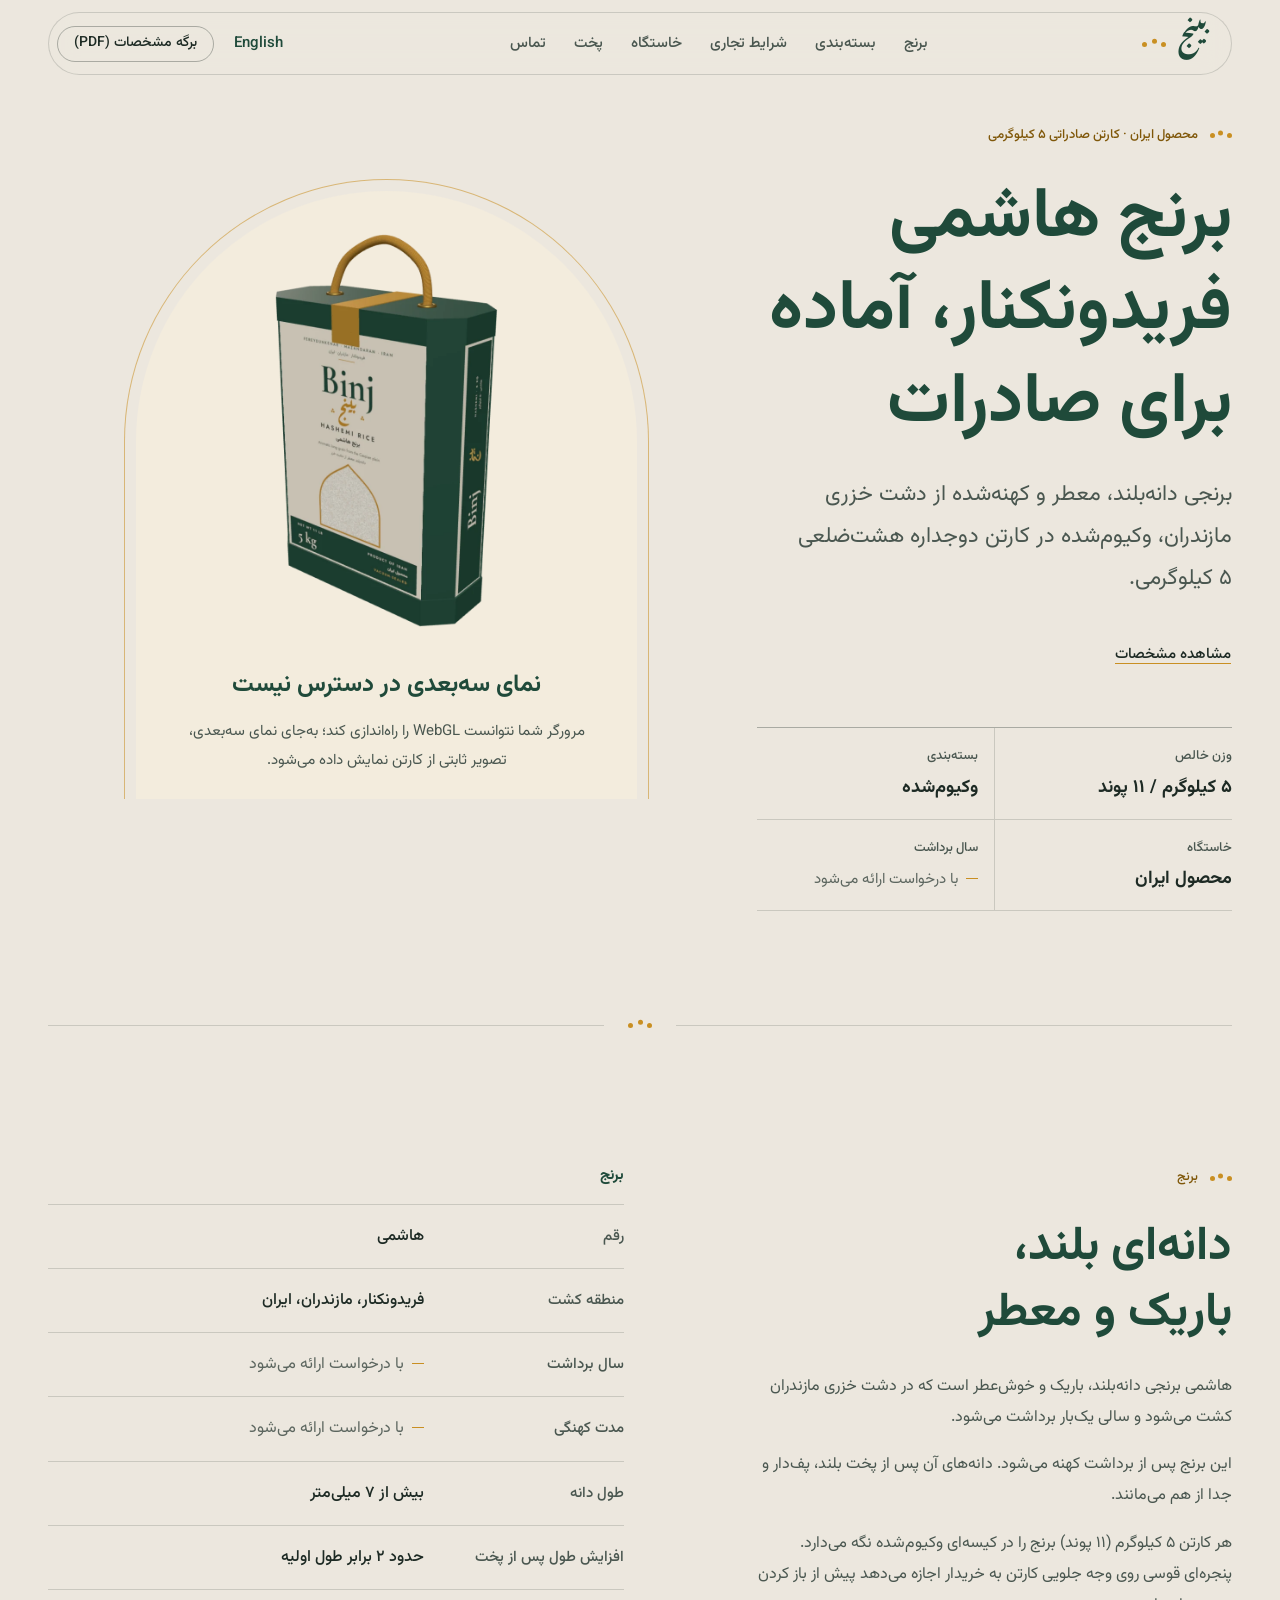
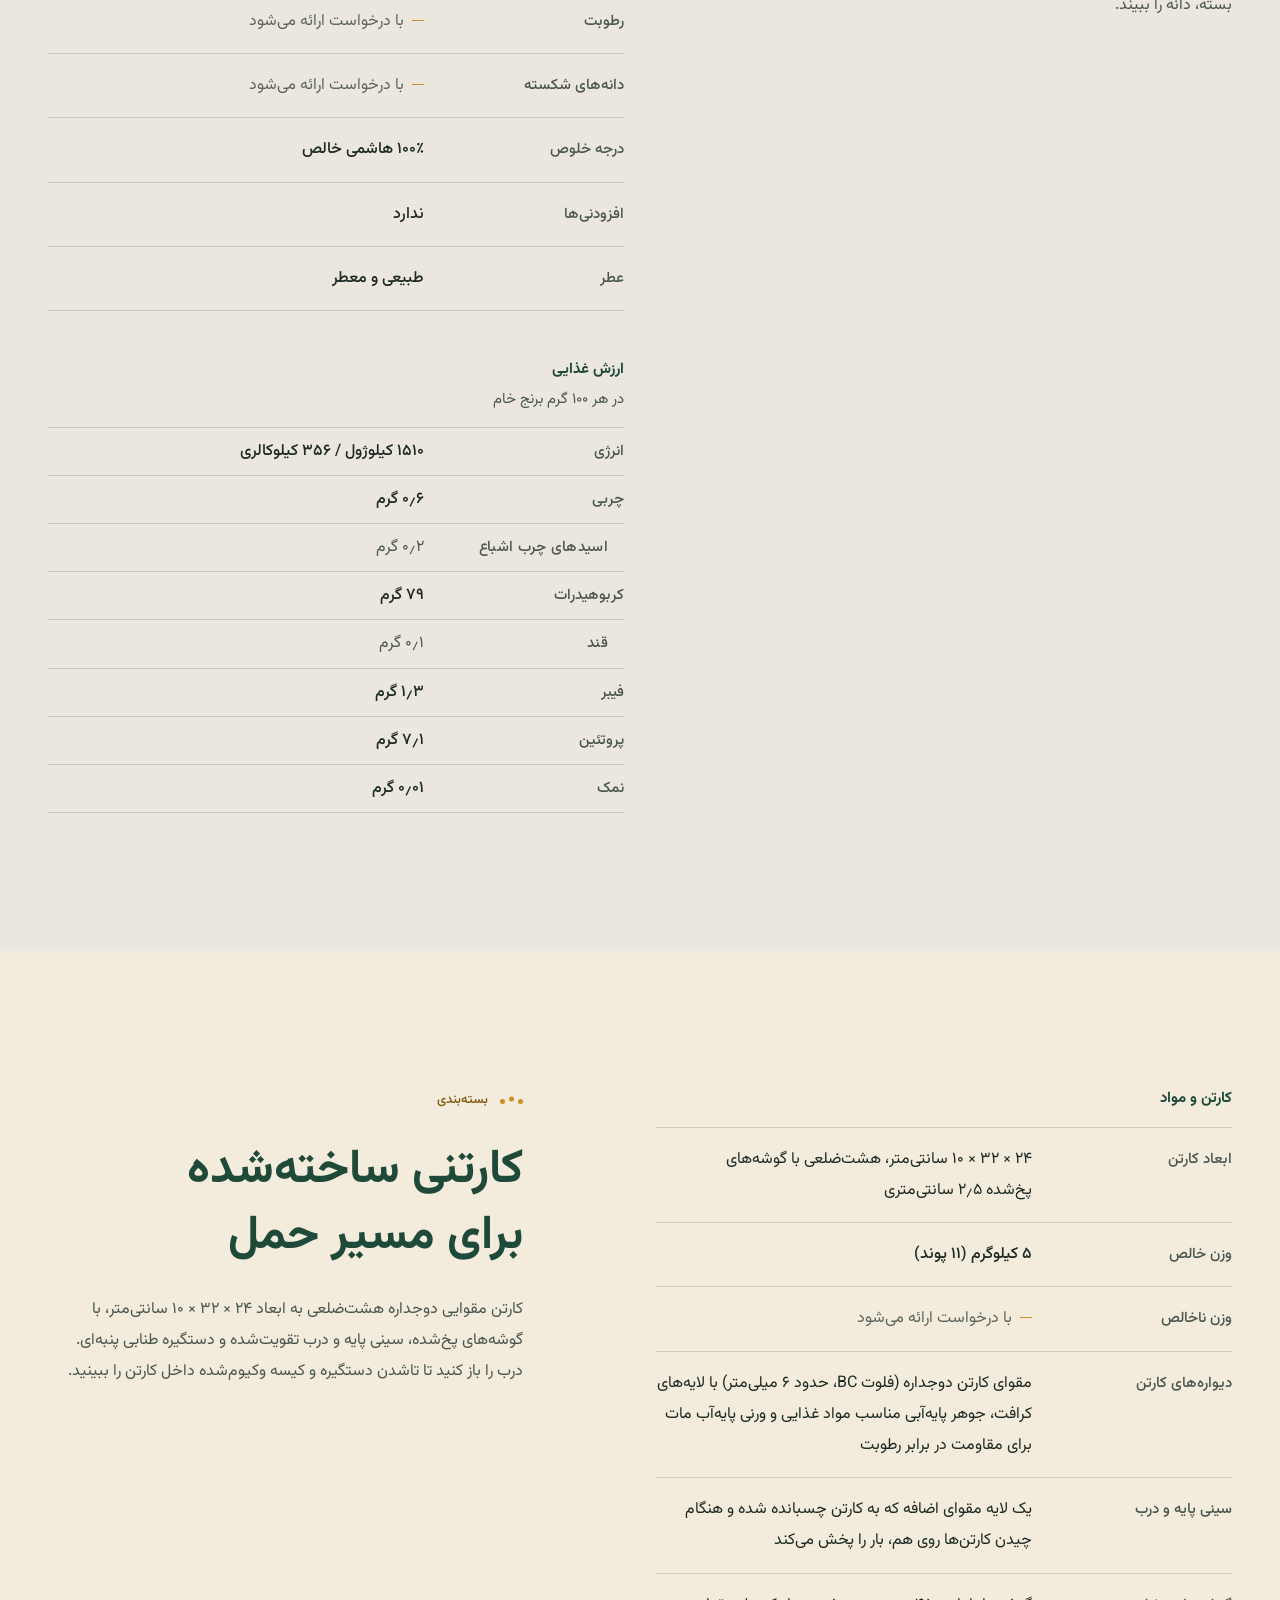
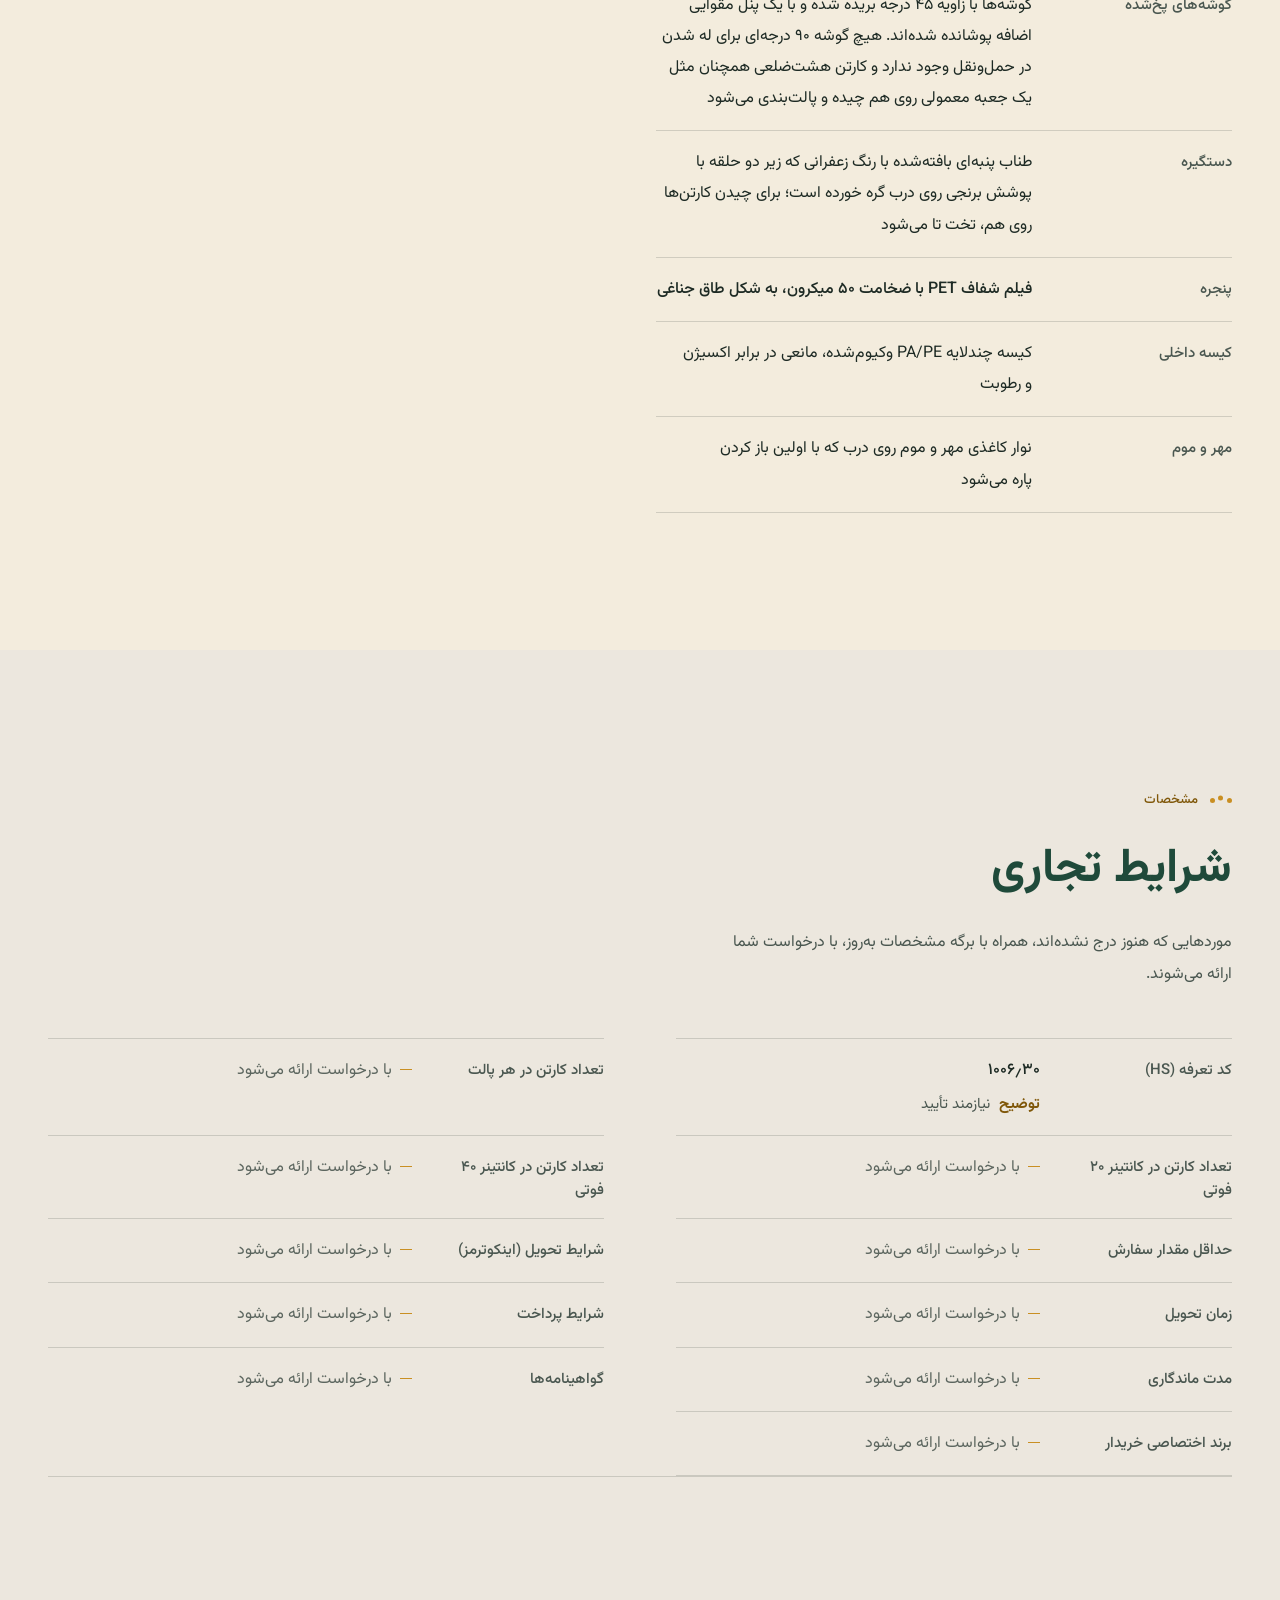
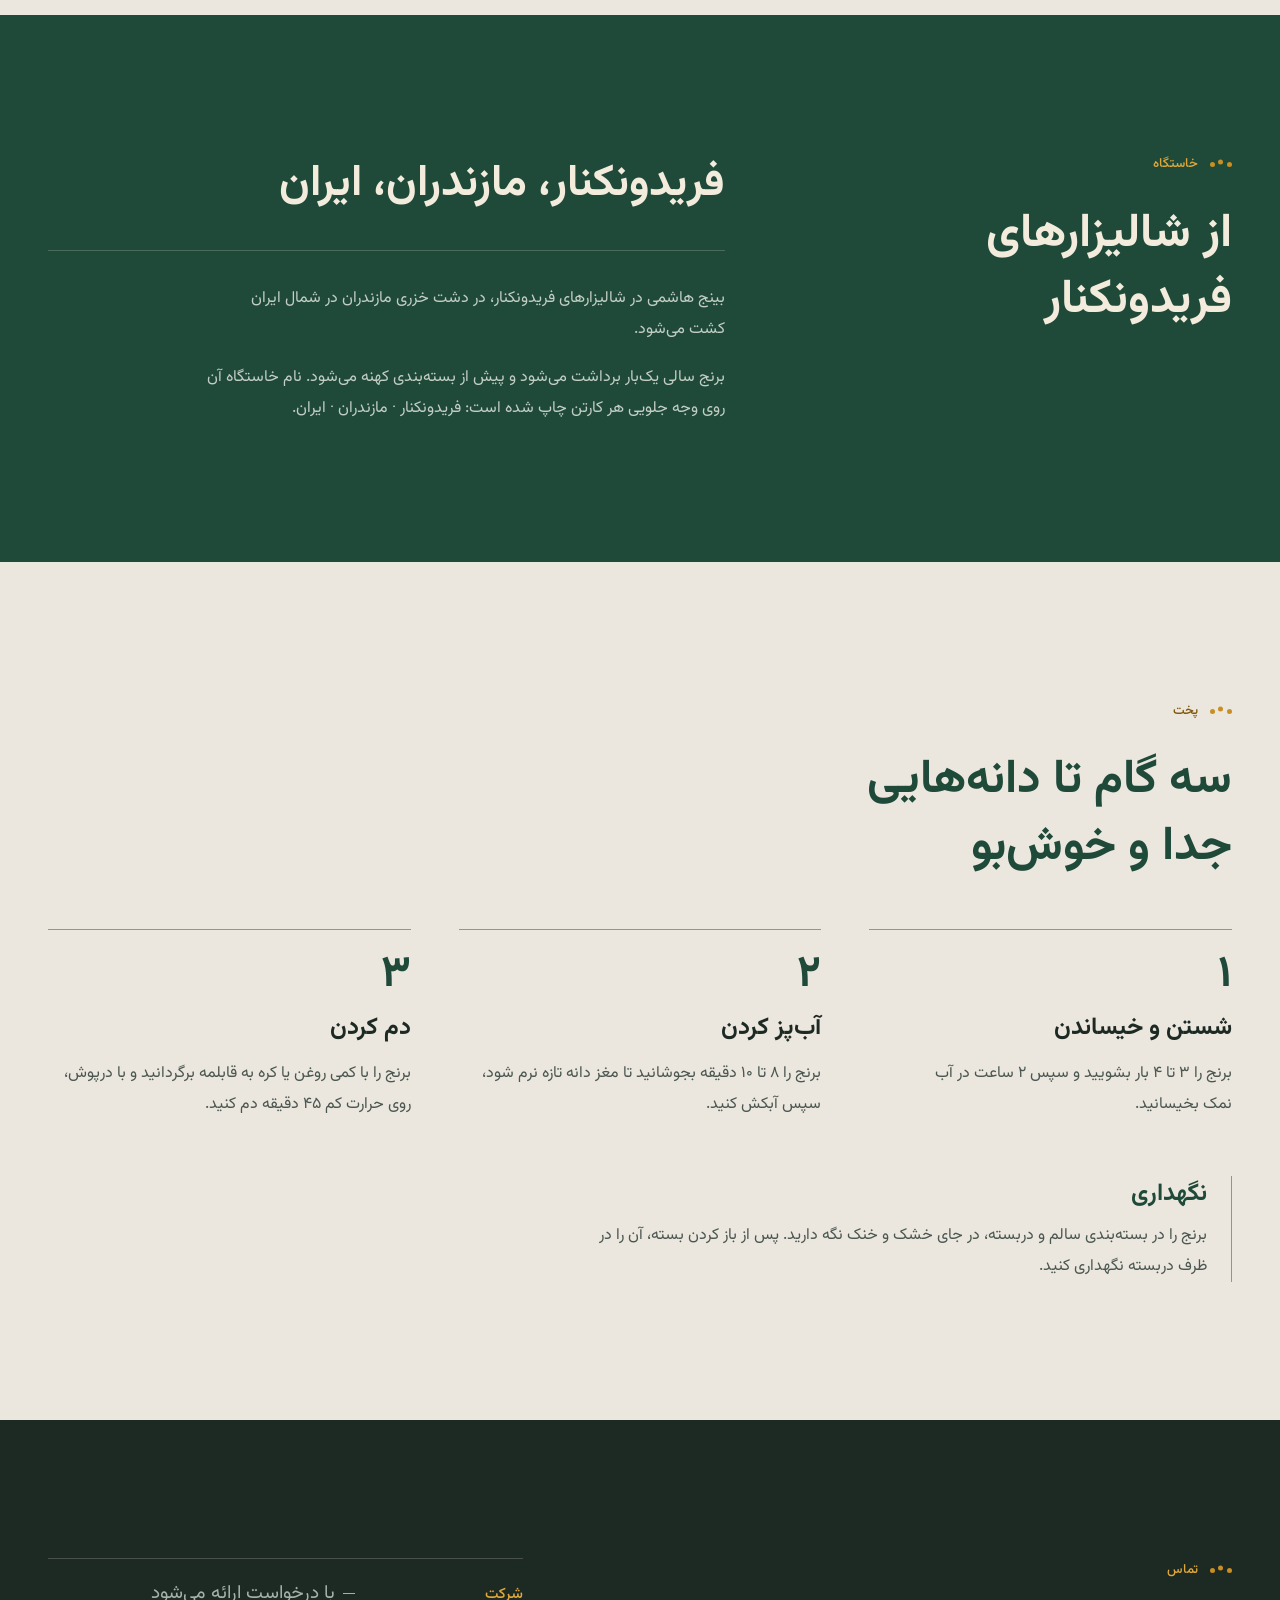
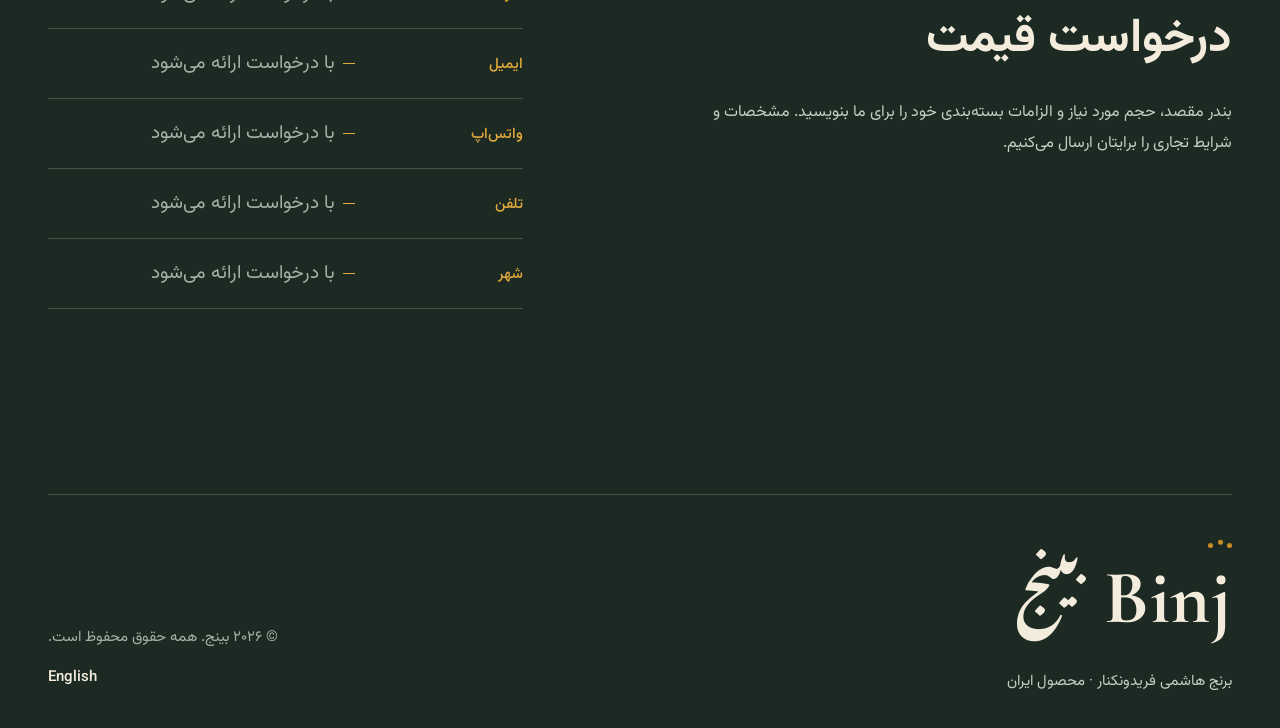
==== commit 87aeaacd: "Switch the 5 kg carton to the v3 packaging design with Nastaliq lettering - binj-box.js: port v3 (ne" ====
--- a/fa/index.html
+++ b/fa/index.html
@@ -3,7 +3,7 @@
 <head>
 <meta charset="utf-8">
 <meta name="viewport" content="width=device-width, initial-scale=1">
-<title>بینج | برنج هاشمی فریدونکنار، کارتن صادراتی ۵ کیلوگرمی</title>
+<title>binj</title>
 <meta name="description" content="برنج هاشمی دانه‌بلند، معطر و کهنه‌شده از فریدونکنار مازندران، وکیوم‌شده در کارتن صادراتی ۵ کیلوگرمی. مشخصات و شرایط تجاری برای واردکنندگان.">
 <meta name="theme-color" content="#ece7de">
 <link rel="canonical" href="https://binjrice.github.io/fa/">
@@ -26,7 +26,7 @@
 <link rel="icon" href="../favicon.svg" type="image/svg+xml">
 <link rel="preload" href="../assets/vendor/fonts/vazirmatn-arabic-400-normal.woff2" as="font" type="font/woff2" crossorigin>
 <link rel="preload" href="../assets/vendor/fonts/vazirmatn-arabic-700-normal.woff2" as="font" type="font/woff2" crossorigin>
-<link rel="preload" href="../assets/vendor/fonts/aref-ruqaa-arabic-700-normal.woff2" as="font" type="font/woff2" crossorigin>
+<link rel="preload" href="../assets/vendor/fonts/noto-nastaliq-urdu-arabic-700-normal.woff2" as="font" type="font/woff2" crossorigin>
 <link rel="stylesheet" href="../assets/css/fonts.css">
 <link rel="stylesheet" href="../assets/css/site.css">
 <script>
--- a/assets/css/fonts.css
+++ b/assets/css/fonts.css
@@ -130,12 +130,12 @@
   unicode-range: U+0000-00FF,U+0131,U+0152-0153,U+02BB-02BC,U+02C6,U+02DA,U+02DC,U+0304,U+0308,U+0329,U+2000-206F,U+20AC,U+2122,U+2191,U+2193,U+2212,U+2215,U+FEFF,U+FFFD;
 }
 
-/* Aref Ruqaa 700 arabic */
+/* Noto Nastaliq Urdu 700 arabic */
 @font-face {
-  font-family: 'Aref Ruqaa';
+  font-family: 'Noto Nastaliq Urdu';
   font-style: normal;
   font-weight: 700;
   font-display: swap;
-  src: url(../vendor/fonts/aref-ruqaa-arabic-700-normal.woff2) format('woff2');
+  src: url(../vendor/fonts/noto-nastaliq-urdu-arabic-700-normal.woff2) format('woff2');
   unicode-range: U+0600-06FF,U+0750-077F,U+0870-088E,U+0890-0891,U+0897-08E1,U+08E3-08FF,U+200C-200E,U+2010-2011,U+204F,U+2E41,U+FB50-FDFF,U+FE70-FE74,U+FE76-FEFC,U+102E0-102FB,U+10E60-10E7E,U+10EC2-10EC4,U+10EFC-10EFF,U+1EE00-1EE03,U+1EE05-1EE1F,U+1EE21-1EE22,U+1EE24,U+1EE27,U+1EE29-1EE32,U+1EE34-1EE37,U+1EE39,U+1EE3B,U+1EE42,U+1EE47,U+1EE49,U+1EE4B,U+1EE4D-1EE4F,U+1EE51-1EE52,U+1EE54,U+1EE57,U+1EE59,U+1EE5B,U+1EE5D,U+1EE5F,U+1EE61-1EE62,U+1EE64,U+1EE67-1EE6A,U+1EE6C-1EE72,U+1EE74-1EE77,U+1EE79-1EE7C,U+1EE7E,U+1EE80-1EE89,U+1EE8B-1EE9B,U+1EEA1-1EEA3,U+1EEA5-1EEA9,U+1EEAB-1EEBB,U+1EEF0-1EEF1;
 }
--- a/assets/css/site.css
+++ b/assets/css/site.css
@@ -30,7 +30,7 @@
   --font-display: "Cormorant Garamond", "Iowan Old Style", "Palatino Linotype", Georgia, serif;
   --font-ui: "Jost", "Segoe UI", system-ui, sans-serif;
   --font-fa: "Vazirmatn", "Segoe UI", Tahoma, system-ui, sans-serif;
-  --font-brand-fa: "Aref Ruqaa", "Vazirmatn", serif;
+  --font-brand-fa: "Noto Nastaliq Urdu", "Vazirmatn", serif;
   --display-weight: 600;
   --eyebrow-track: 0.18em;
   --label-track: 0.12em;
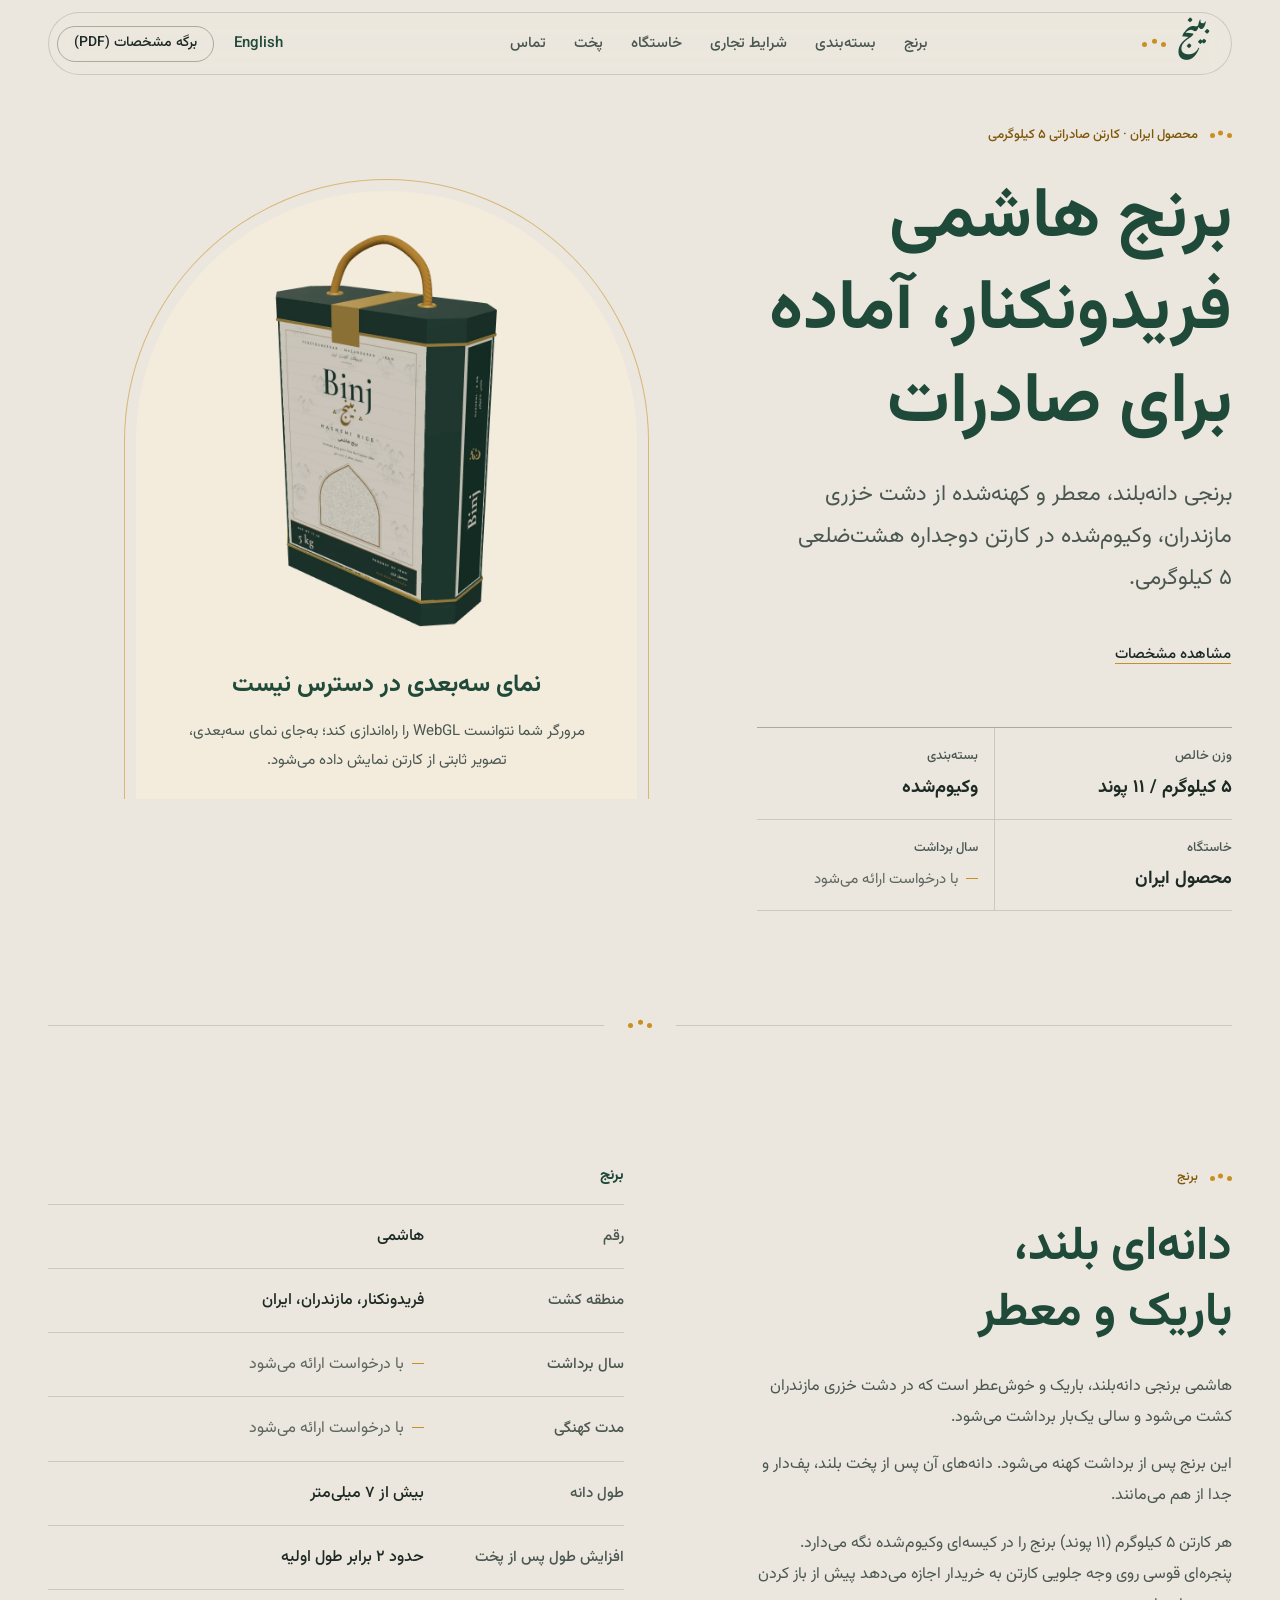
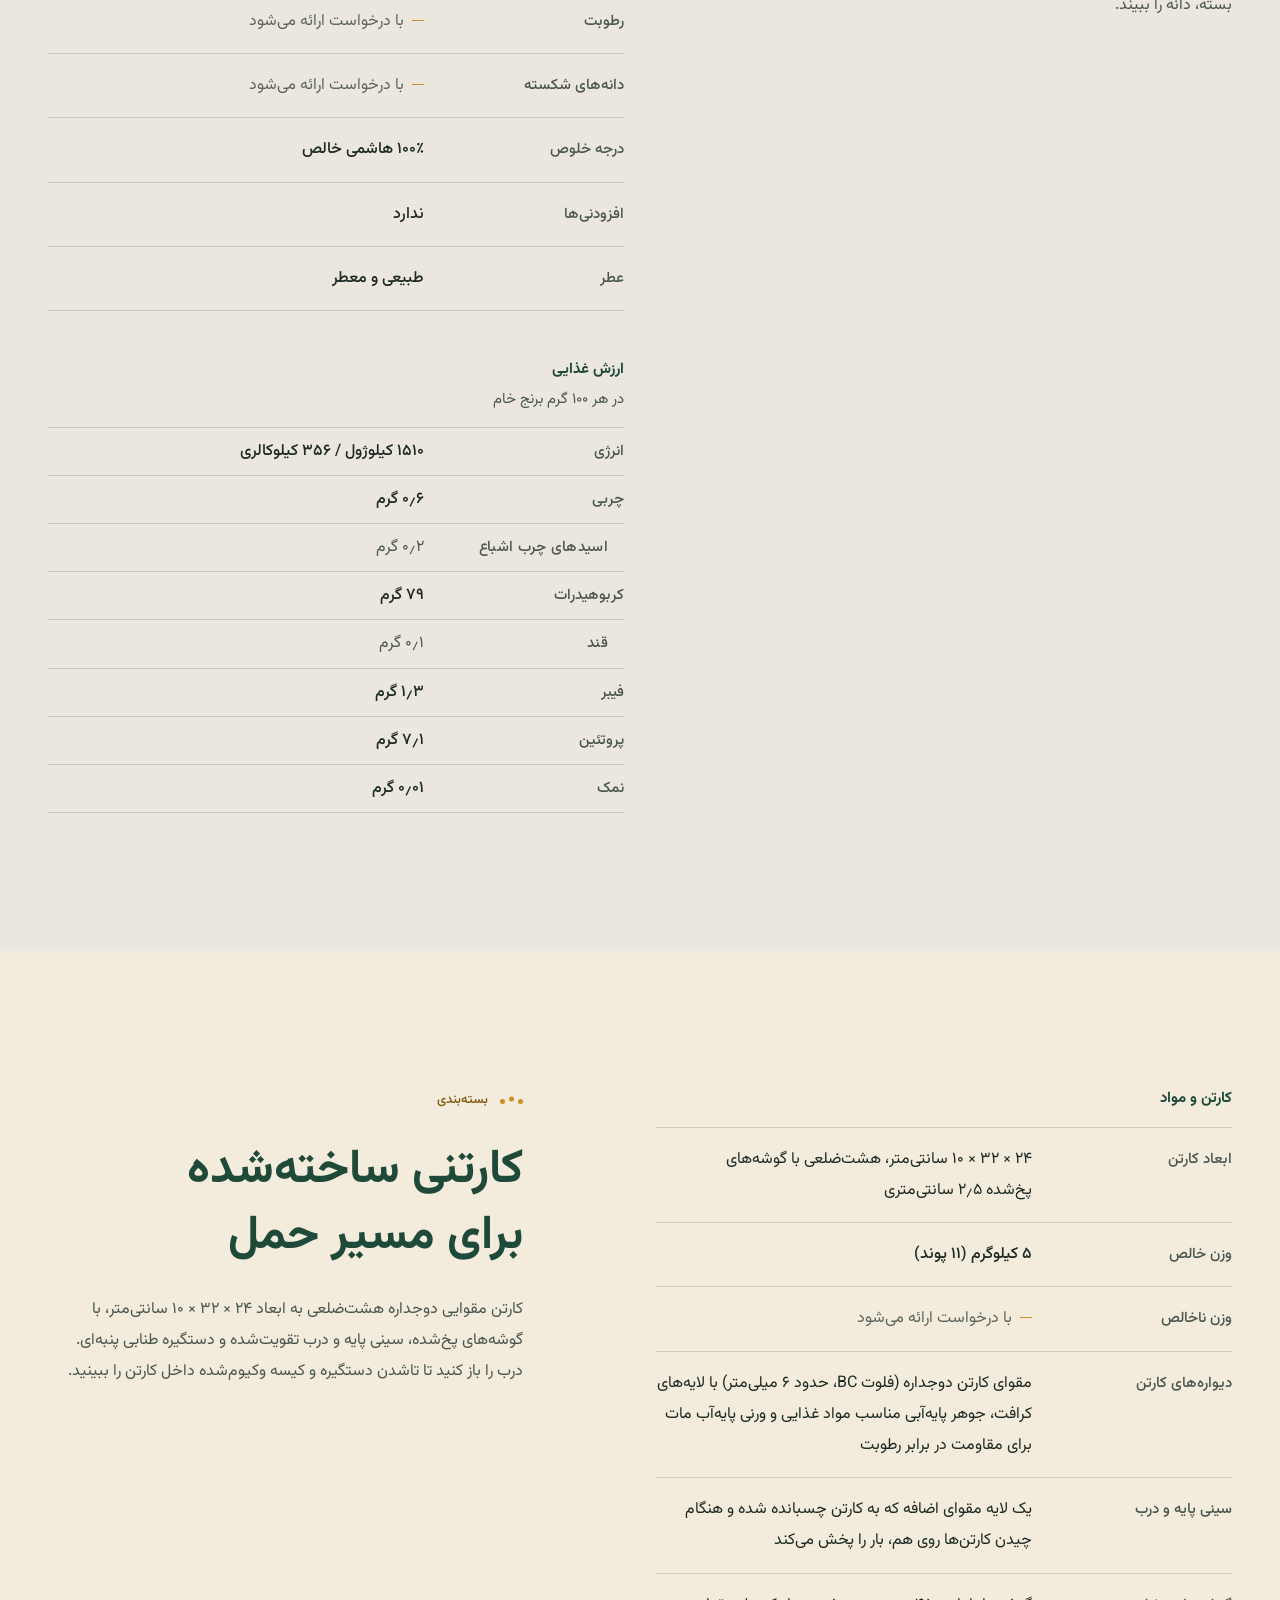
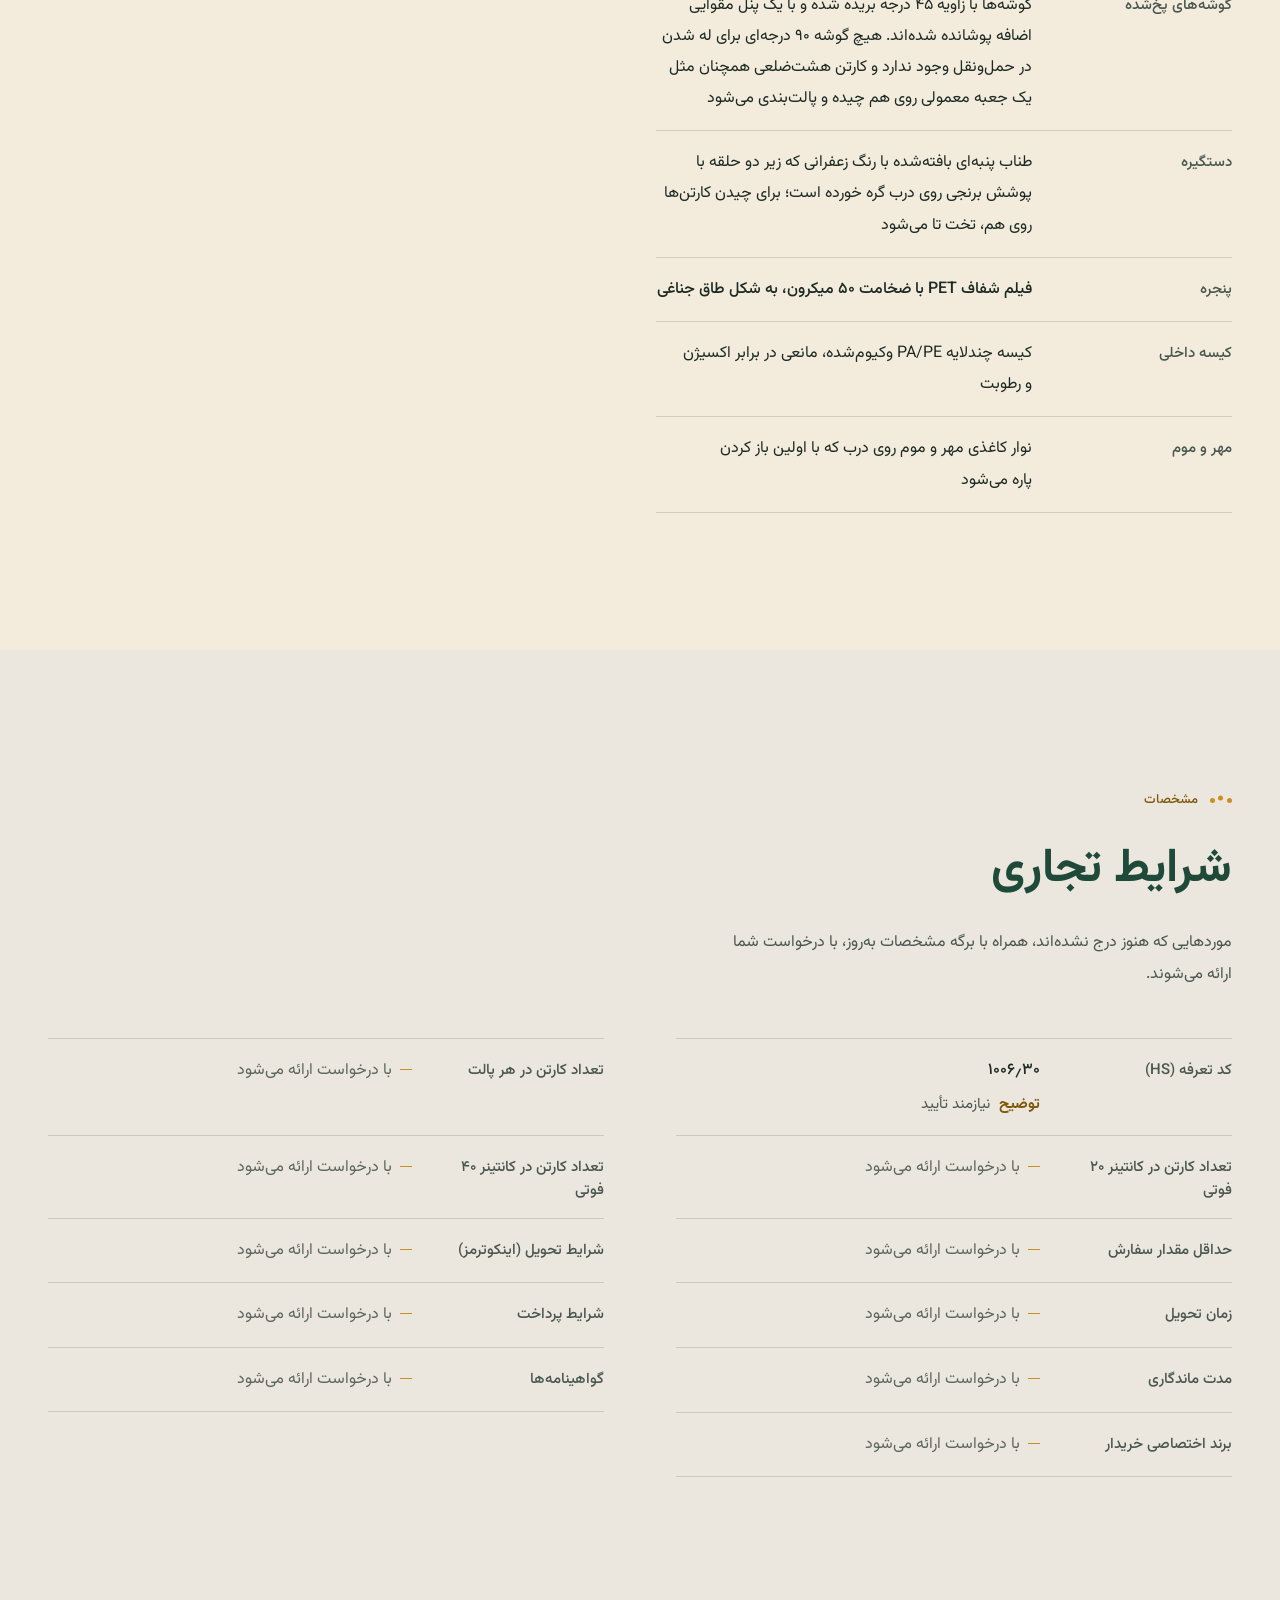
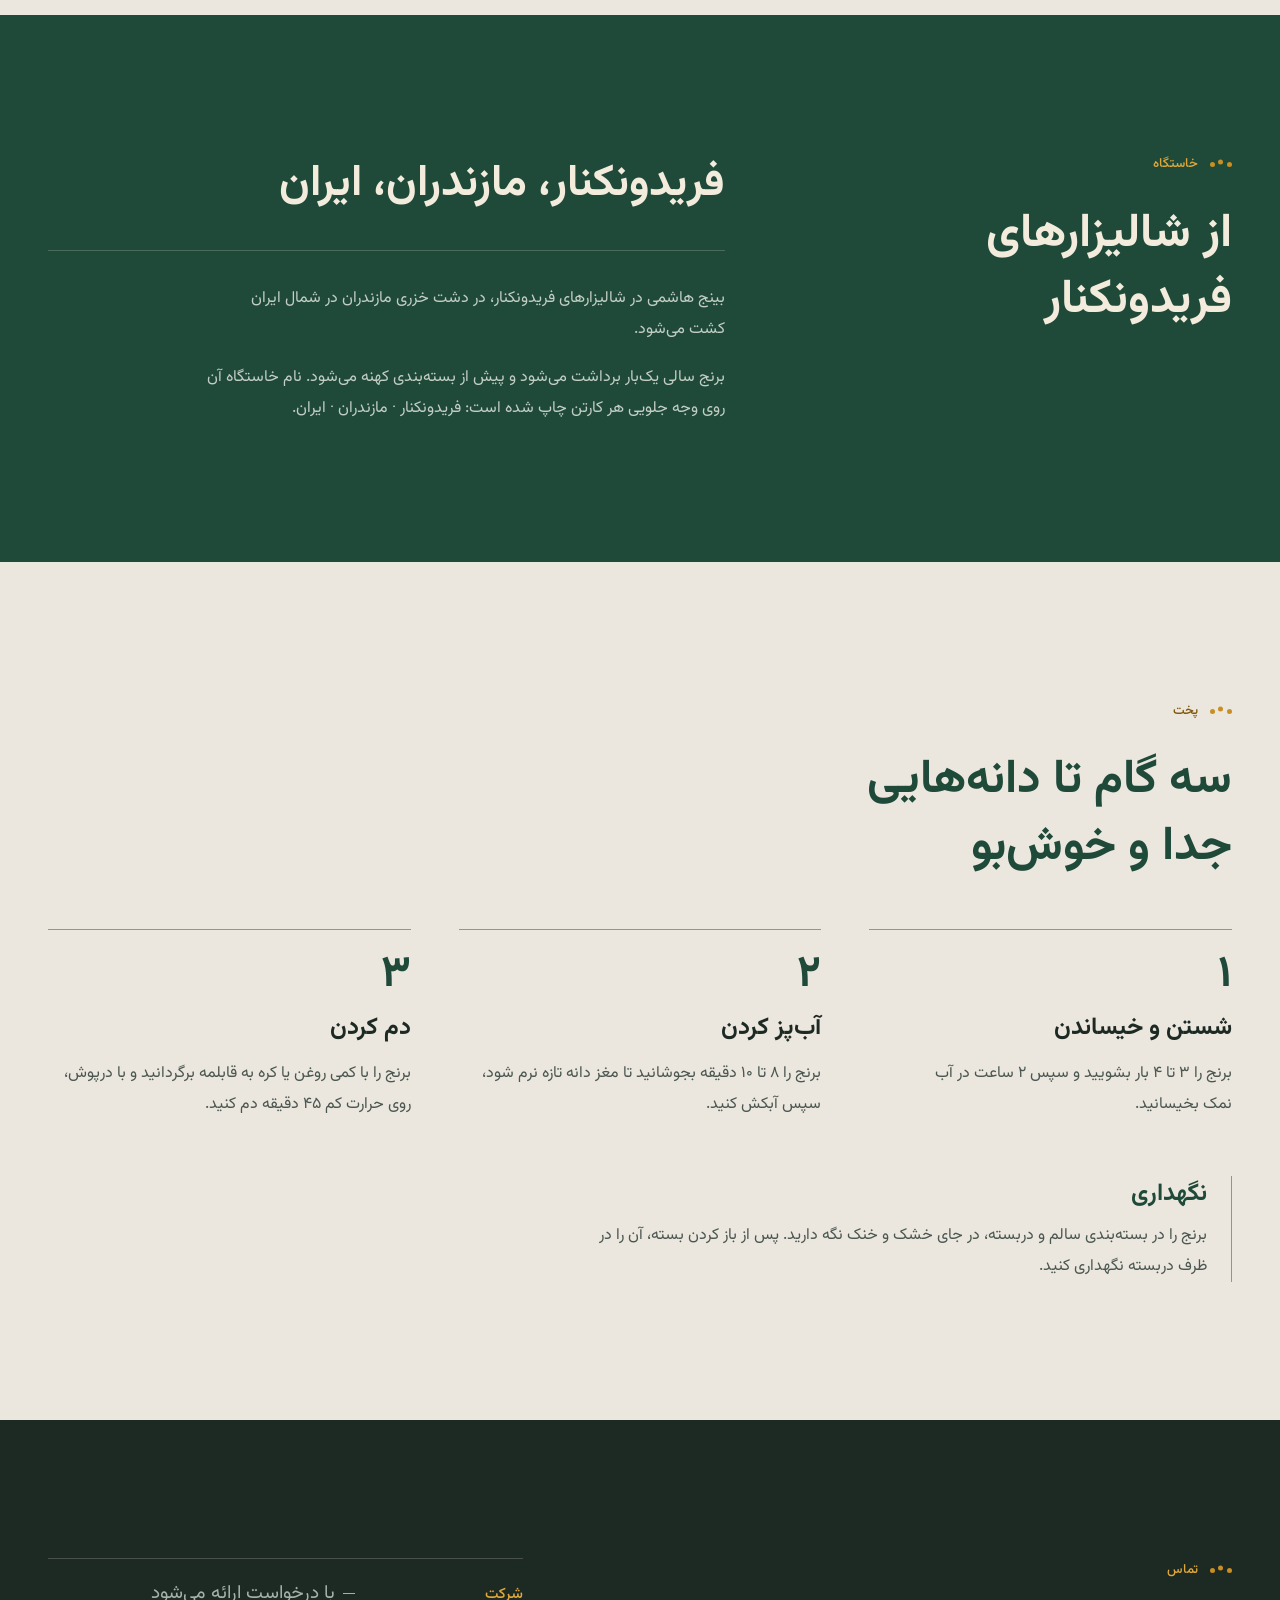
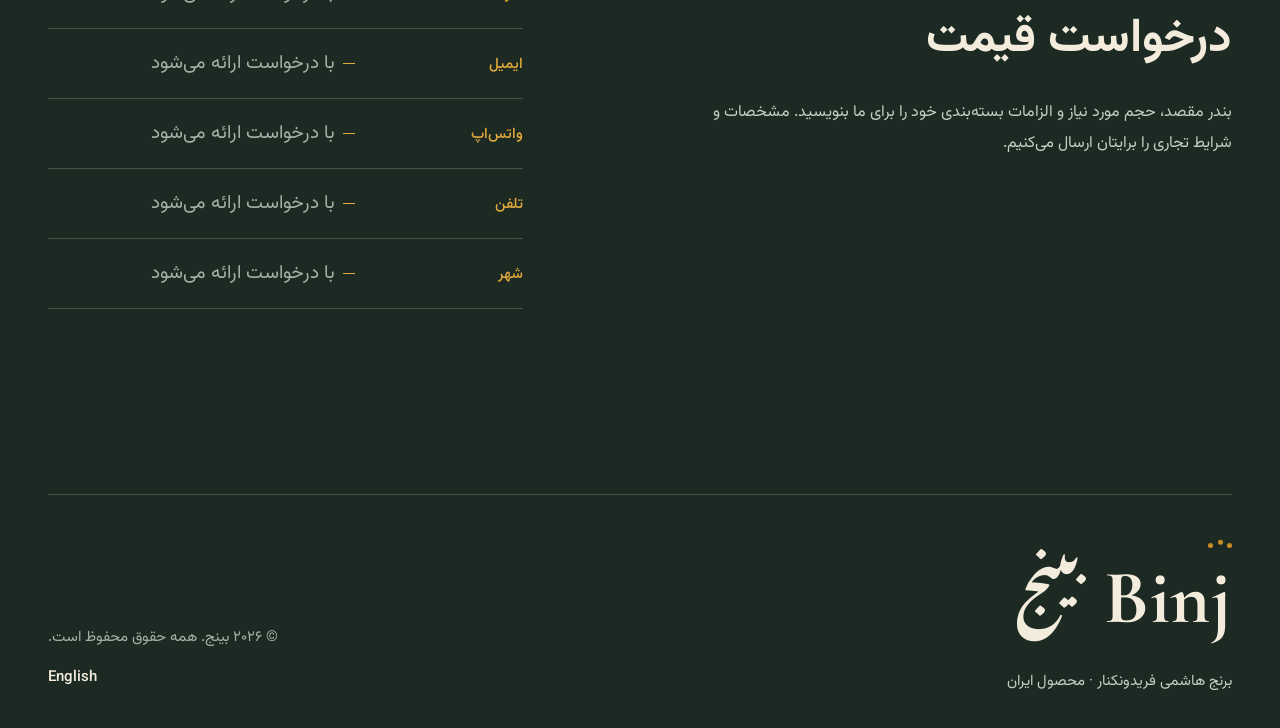
==== commit 08bd8677: "Fix hero line collisions and the lid toggle; tab title "Binj" - h1/h2 (and the origin place name) li" ====
--- a/fa/index.html
+++ b/fa/index.html
@@ -3,7 +3,7 @@
 <head>
 <meta charset="utf-8">
 <meta name="viewport" content="width=device-width, initial-scale=1">
-<title>binj</title>
+<title>Binj</title>
 <meta name="description" content="برنج هاشمی دانه‌بلند، معطر و کهنه‌شده از فریدونکنار مازندران، وکیوم‌شده در کارتن صادراتی ۵ کیلوگرمی. مشخصات و شرایط تجاری برای واردکنندگان.">
 <meta name="theme-color" content="#ece7de">
 <link rel="canonical" href="https://binjrice.github.io/fa/">
@@ -116,11 +116,11 @@
           <p class="stage__fallback-text">مرورگر شما نتوانست WebGL را راه‌اندازی کند؛ به‌جای نمای سه‌بعدی، تصویر ثابتی از کارتن نمایش داده می‌شود.</p>
         </div>
         <div class="stage__bar">
-          <button class="btn btn--ghost btn--lid" type="button" id="lid-toggle" aria-pressed="false" disabled
+          <button class="btn btn--ghost btn--lid" type="button" id="lid-toggle" data-open="false" disabled
                   data-label-open="باز کردن درب" data-label-close="بستن درب">
             <span class="btn__label">باز کردن درب</span>
             <span class="btn__icon" aria-hidden="true">
-              <svg viewBox="0 0 16 16" width="14" height="14" fill="none" stroke="currentColor" stroke-width="1.25" stroke-linecap="round" stroke-linejoin="round"><path d="M3.5 6.25 8 10.75l4.5-4.5"/></svg>
+              <svg viewBox="0 0 16 16" width="14" height="14" fill="none" stroke="currentColor" stroke-width="1.25" stroke-linecap="round" stroke-linejoin="round"><path d="M3.5 10.25 8 5.75l4.5 4.5"/></svg>
             </span>
           </button>
           <p class="stage__hint">
--- a/assets/css/site.css
+++ b/assets/css/site.css
@@ -428,6 +428,12 @@
     display: none;
   }
 
+  /* Phone-sized tap targets for the header links and the footer language link. */
+  .wordmark,
+  .lang-link {
+    min-height: 2.75rem;
+  }
+
   .site-nav {
     position: absolute;
     inset-block-start: calc(100% + var(--s-2));
@@ -501,6 +507,7 @@
 
   .site-nav .nav-print {
     display: inline-flex;
+    min-height: 2.75rem;
     margin-block-start: var(--s-5);
   }
 
@@ -570,6 +577,7 @@
 }
 
 .btn:has(.btn__icon) {
+  padding-block: 0.4rem;
   padding-inline-end: 0.4rem;
 }
 
@@ -669,7 +677,7 @@
   }
 }
 
-/* Lid toggle: the chevron turns over when the lid is open. */
+/* Lid toggle: the chevron points up to lift the lid and turns over once it is open. */
 .btn--lid {
   --btn-bg: rgba(243, 236, 221, 0.86);
   --btn-bd: var(--rule-strong);
@@ -679,26 +687,26 @@
   transition: transform 0.6s var(--ease);
 }
 
-.btn--lid[aria-pressed="true"] {
+.btn--lid[data-open="true"] {
   --btn-bg: var(--green);
   --btn-fg: var(--cream);
   --btn-bd: var(--green);
 }
 
-/* Beats the generic ghost hover (0,3,0) so the pressed lid never turns pale. */
+/* Beats the generic ghost hover (0,3,0) so the open lid never turns pale. */
 @media (hover: hover) {
-  .btn--lid[aria-pressed="true"]:hover:not(:disabled) {
+  .btn--lid[data-open="true"]:hover:not(:disabled) {
     --btn-bg: var(--green-deep);
     --btn-fg: var(--cream);
     --btn-bd: var(--green-deep);
   }
 }
 
-.btn--lid[aria-pressed="true"] .btn__icon {
+.btn--lid[data-open="true"] .btn__icon {
   background: rgba(243, 236, 221, 0.16);
 }
 
-.btn--lid[aria-pressed="true"] .btn__icon svg {
+.btn--lid[data-open="true"] .btn__icon svg {
   transform: rotate(180deg);
 }
 
@@ -706,7 +714,7 @@
   transform: none;
 }
 
-:root[dir="rtl"] .btn--lid[aria-pressed="true"] .btn__icon svg {
+:root[dir="rtl"] .btn--lid[data-open="true"] .btn__icon svg {
   transform: rotate(180deg);
 }
 
@@ -737,14 +745,14 @@
 
 h1 {
   font-size: var(--fs-display);
-  line-height: 0.98;
+  line-height: 1.1;
   letter-spacing: -0.012em;
   color: var(--green);
 }
 
 h2 {
   font-size: var(--fs-h2);
-  line-height: 1.04;
+  line-height: 1.1;
   letter-spacing: -0.01em;
   color: var(--green);
 }
@@ -1347,14 +1355,15 @@
     display: grid;
     grid-template-columns: repeat(2, minmax(0, 1fr));
     column-gap: var(--s-8);
+    border-block-end: 0;
   }
 
   .specs--cols .spec-row {
     grid-template-columns: minmax(8rem, 10.5rem) minmax(0, 1fr);
   }
 
-  .specs--cols .spec-row:nth-last-child(-n + 2):nth-child(odd),
-  .specs--cols .spec-row:last-child {
+  /* Each column closes with its own rule, whichever column ends first. */
+  .specs--cols .spec-row:nth-last-child(-n + 2) {
     border-block-end: 1px solid var(--rule);
   }
 }
@@ -1375,7 +1384,7 @@
   font-family: var(--font-display);
   font-size: clamp(2rem, 1.3rem + 3vw, 3.75rem);
   font-weight: var(--display-weight);
-  line-height: 1.08;
+  line-height: 1.1;
   letter-spacing: -0.01em;
   color: var(--cream);
   text-wrap: balance;
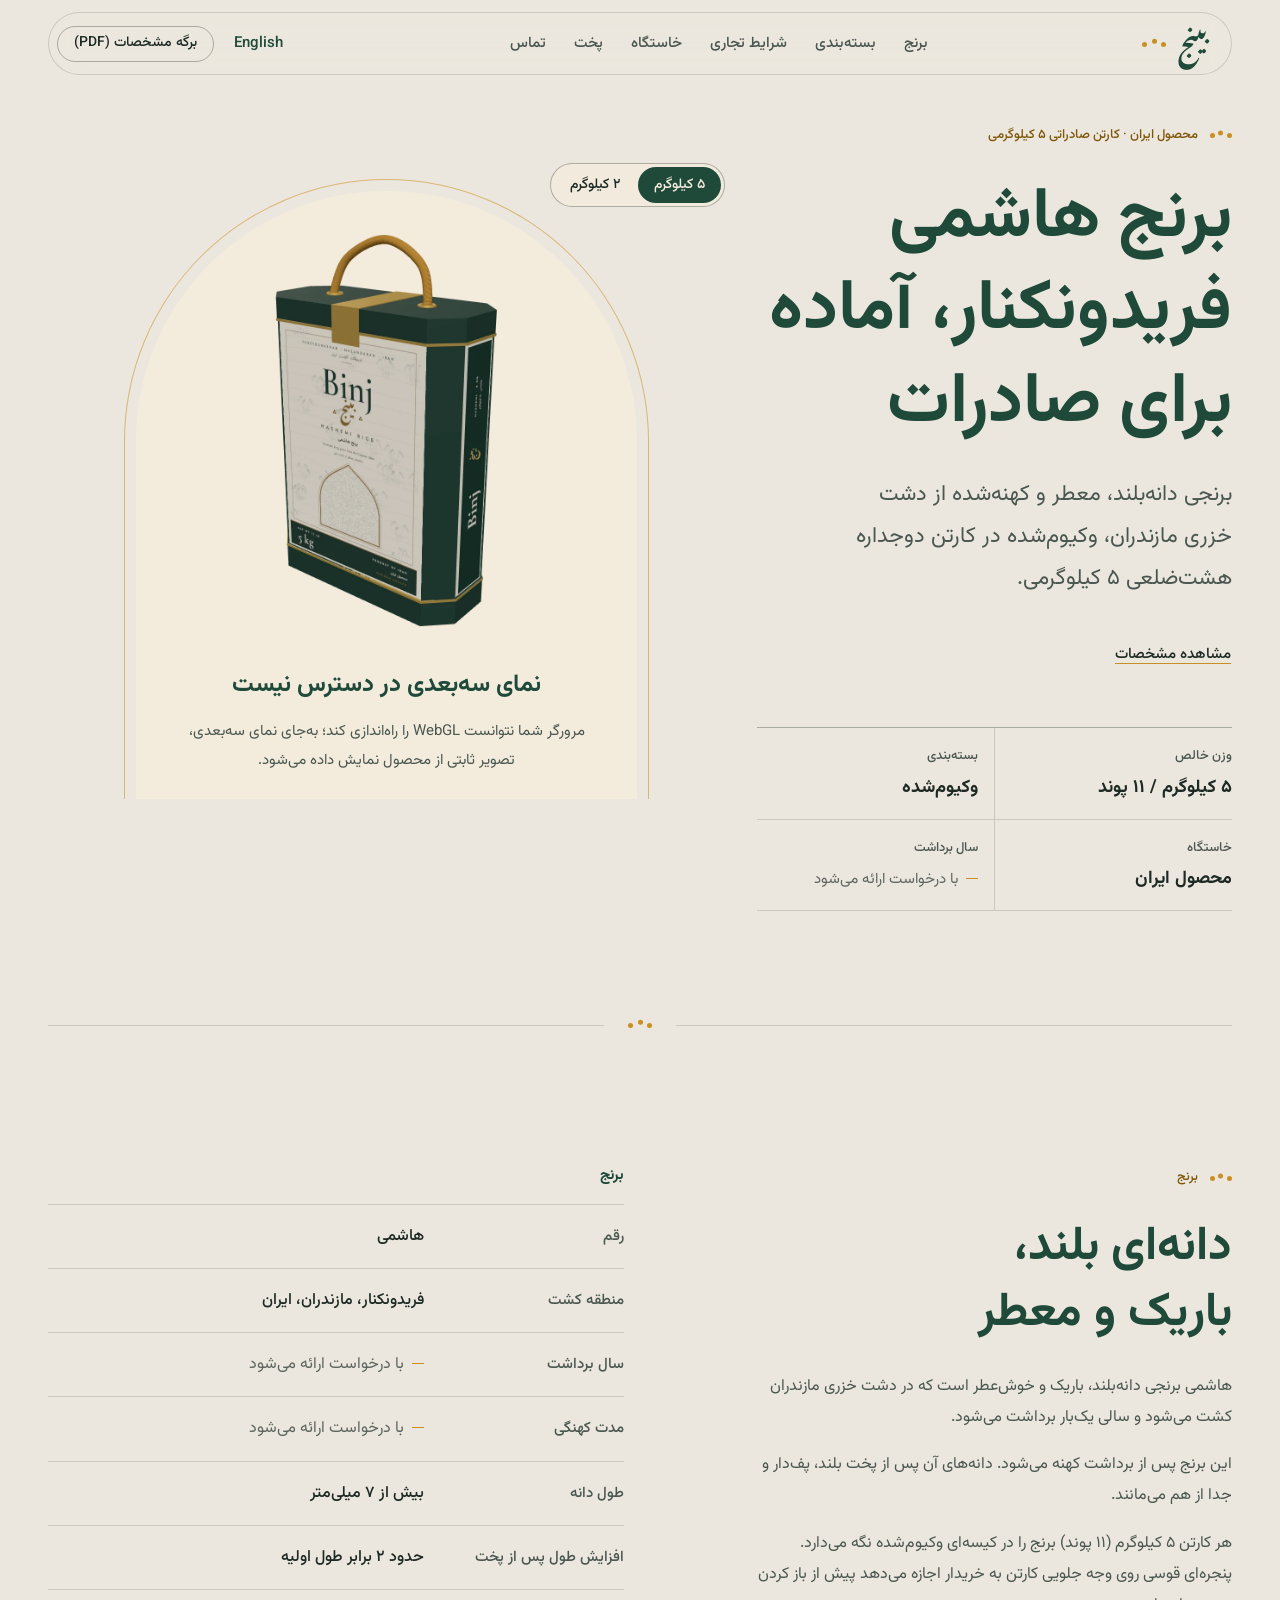
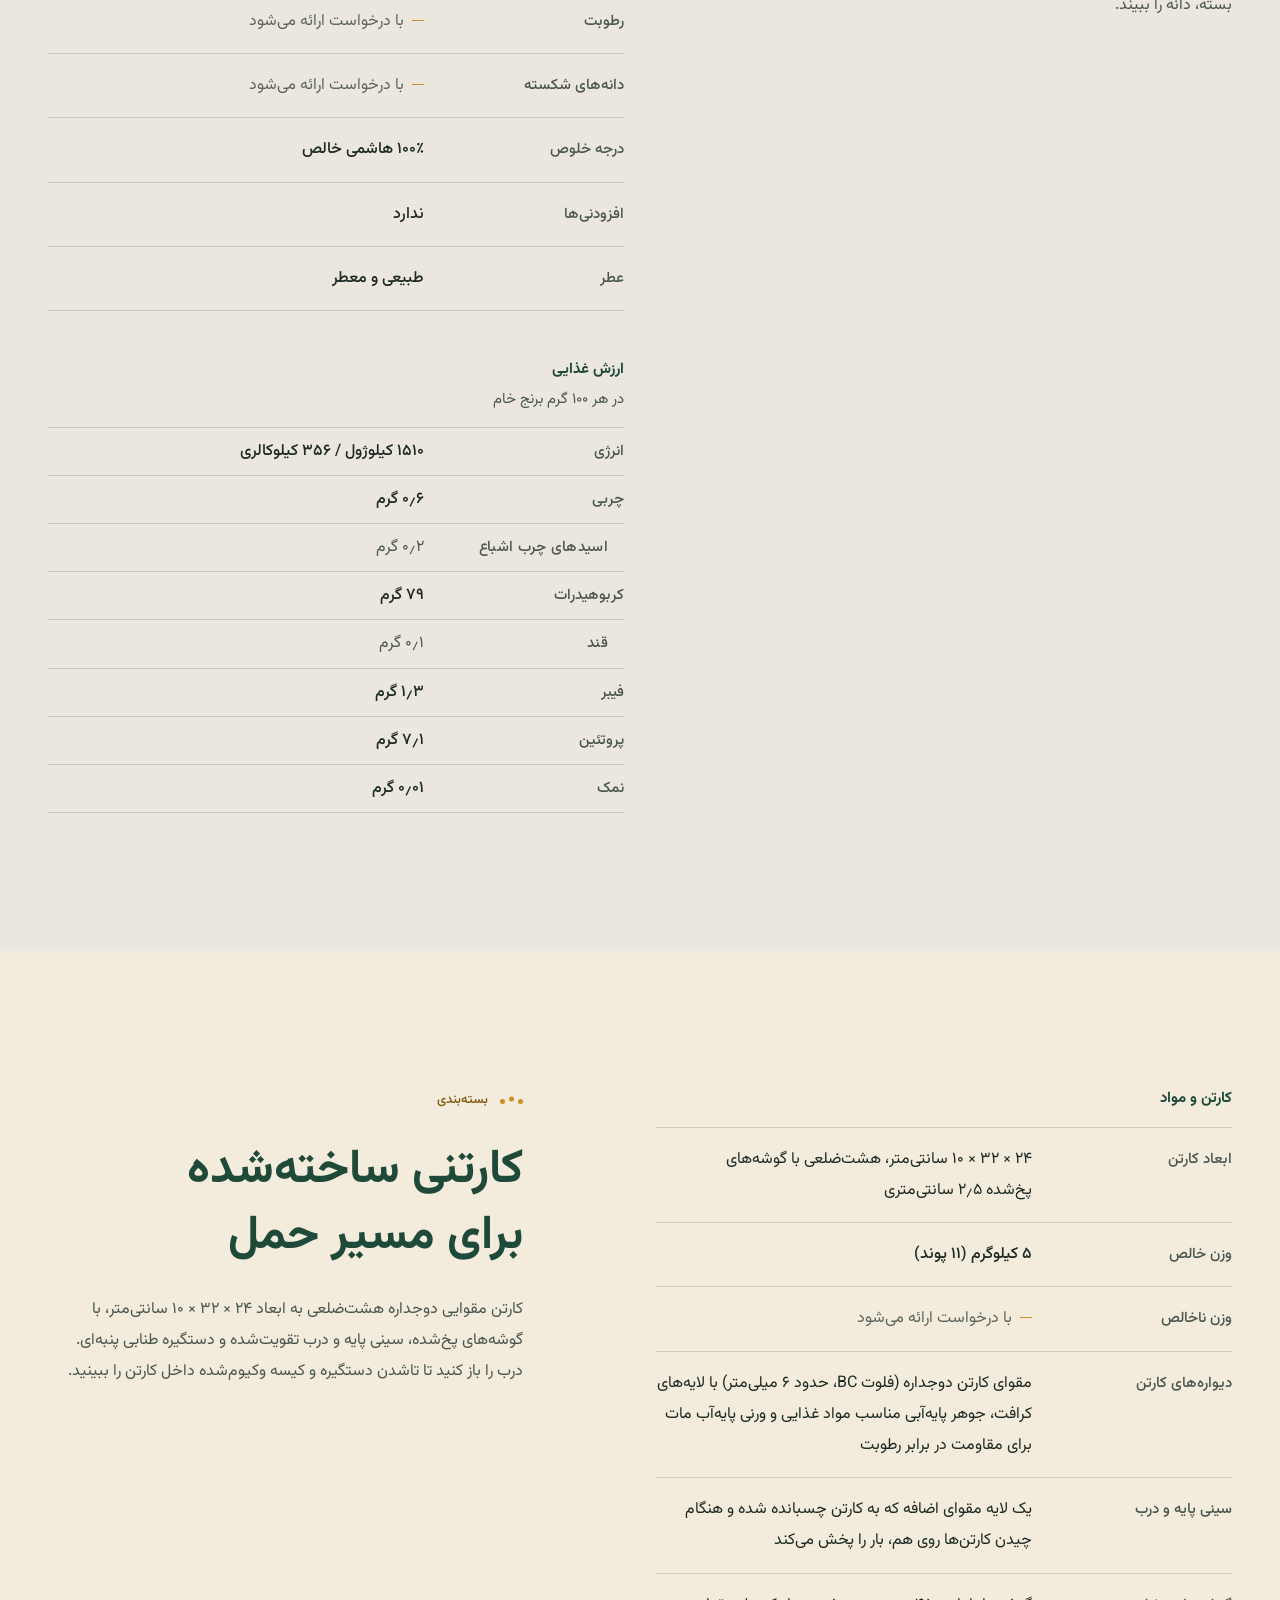
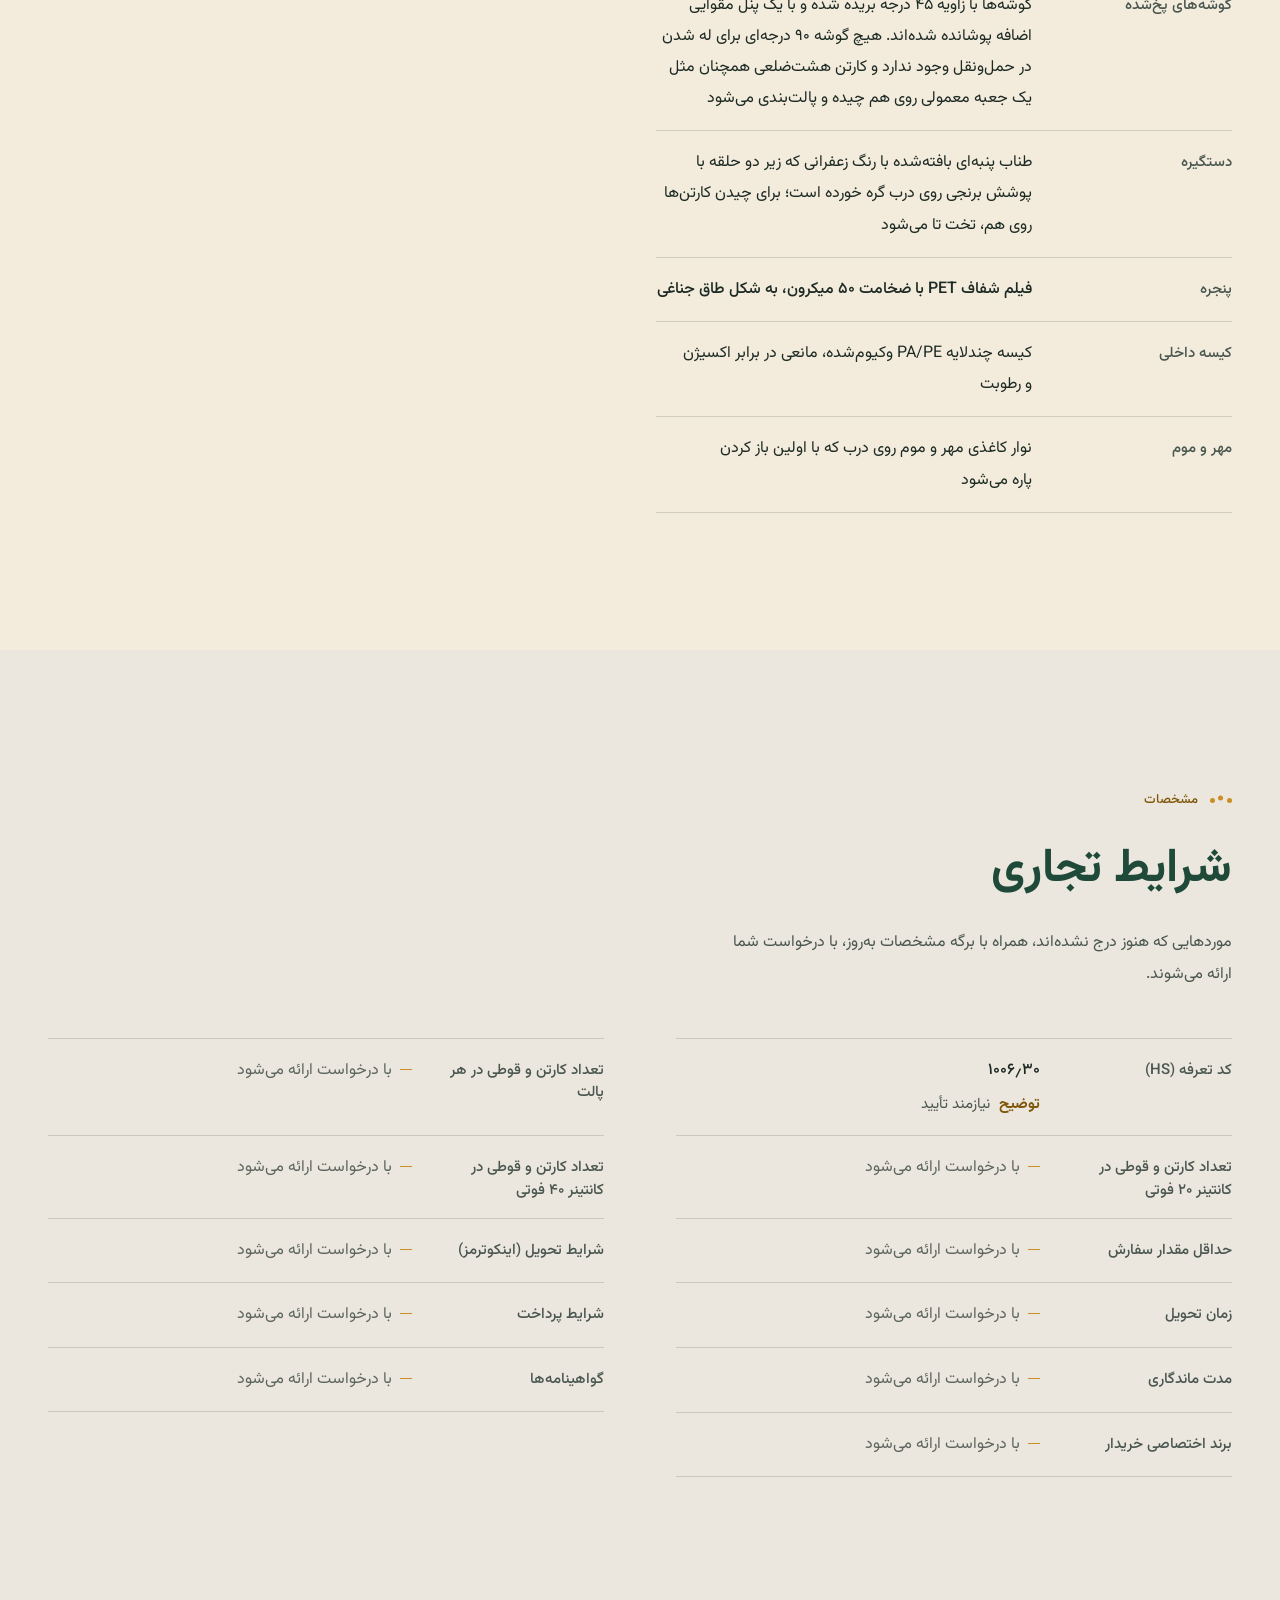
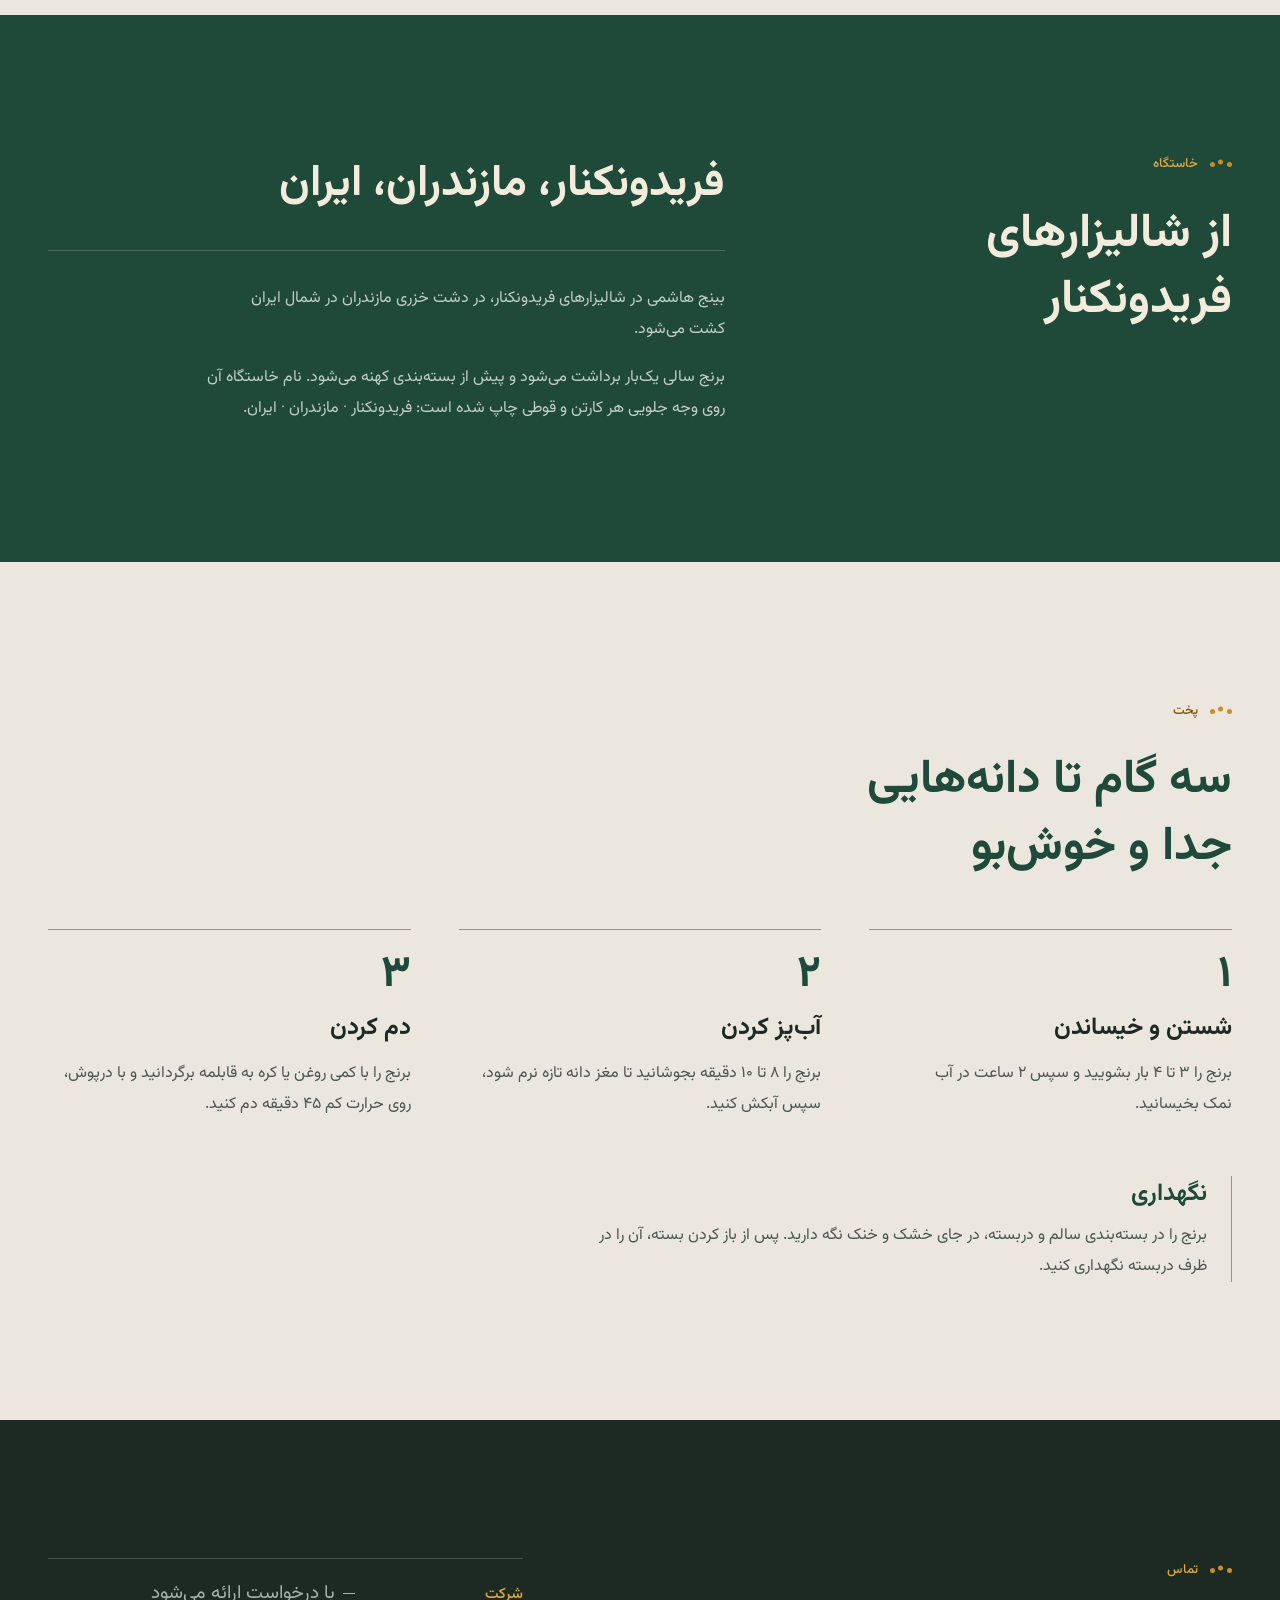
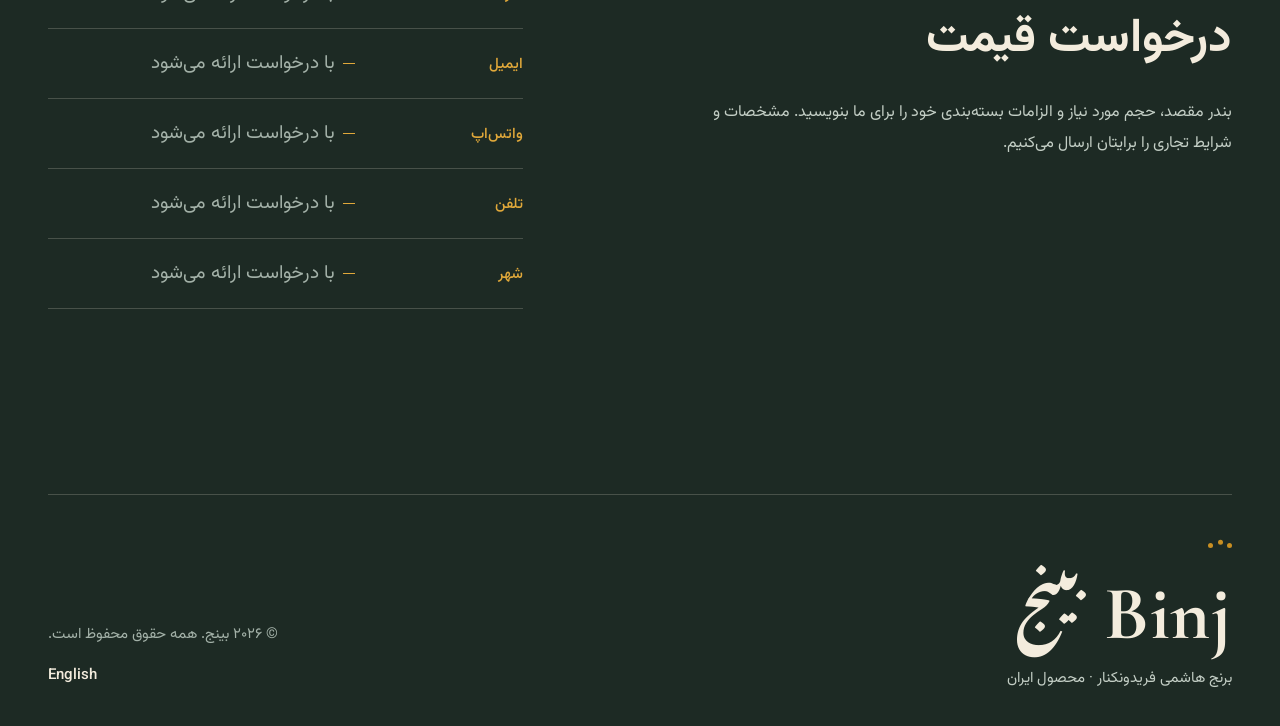
==== commit 471bfb99: "Add a 5 kg / 2 kg pack switch to the site - Hero stage: a "Pack size" radio group (EN/FA, roving tab" ====
--- a/fa/index.html
+++ b/fa/index.html
@@ -1,10 +1,10 @@
 <!doctype html>
-<html lang="fa" dir="rtl">
+<html lang="fa" dir="rtl" data-pack="5kg">
 <head>
 <meta charset="utf-8">
 <meta name="viewport" content="width=device-width, initial-scale=1">
 <title>Binj</title>
-<meta name="description" content="برنج هاشمی دانه‌بلند، معطر و کهنه‌شده از فریدونکنار مازندران، وکیوم‌شده در کارتن صادراتی ۵ کیلوگرمی. مشخصات و شرایط تجاری برای واردکنندگان.">
+<meta name="description" content="برنج هاشمی دانه‌بلند، معطر و کهنه‌شده از فریدونکنار مازندران، وکیوم‌شده در کارتن صادراتی ۵ کیلوگرمی یا قوطی ۲ کیلوگرمی. مشخصات و شرایط تجاری برای واردکنندگان.">
 <meta name="theme-color" content="#ece7de">
 <link rel="canonical" href="https://binjrice.github.io/fa/">
 <link rel="alternate" hreflang="en" href="https://binjrice.github.io/">
@@ -12,8 +12,8 @@
 <link rel="alternate" hreflang="x-default" href="https://binjrice.github.io/">
 <meta property="og:type" content="website">
 <meta property="og:site_name" content="Binj">
-<meta property="og:title" content="بینج | برنج هاشمی فریدونکنار، کارتن صادراتی ۵ کیلوگرمی">
-<meta property="og:description" content="برنج هاشمی دانه‌بلند، معطر و کهنه‌شده از فریدونکنار مازندران، وکیوم‌شده در کارتن صادراتی ۵ کیلوگرمی. مشخصات و شرایط تجاری برای واردکنندگان.">
+<meta property="og:title" content="بینج | برنج هاشمی فریدونکنار، کارتن ۵ کیلوگرمی و قوطی ۲ کیلوگرمی">
+<meta property="og:description" content="برنج هاشمی دانه‌بلند، معطر و کهنه‌شده از فریدونکنار مازندران، وکیوم‌شده در کارتن صادراتی ۵ کیلوگرمی یا قوطی ۲ کیلوگرمی. مشخصات و شرایط تجاری برای واردکنندگان.">
 <meta property="og:locale" content="fa_IR">
 <meta property="og:locale:alternate" content="en_US">
 <meta property="og:url" content="https://binjrice.github.io/fa/">
@@ -21,8 +21,8 @@
 <meta property="og:image:alt" content="کارتن صادراتی هشت‌ضلعی ۵ کیلوگرمی برنج هاشمی بینج">
 <meta name="twitter:image" content="https://binjrice.github.io/assets/img/og.jpg">
 <meta name="twitter:card" content="summary_large_image">
-<meta name="twitter:title" content="بینج | برنج هاشمی فریدونکنار، کارتن صادراتی ۵ کیلوگرمی">
-<meta name="twitter:description" content="برنج هاشمی دانه‌بلند، معطر و کهنه‌شده از فریدونکنار مازندران، وکیوم‌شده در کارتن صادراتی ۵ کیلوگرمی. مشخصات و شرایط تجاری برای واردکنندگان.">
+<meta name="twitter:title" content="بینج | برنج هاشمی فریدونکنار، کارتن ۵ کیلوگرمی و قوطی ۲ کیلوگرمی">
+<meta name="twitter:description" content="برنج هاشمی دانه‌بلند، معطر و کهنه‌شده از فریدونکنار مازندران، وکیوم‌شده در کارتن صادراتی ۵ کیلوگرمی یا قوطی ۲ کیلوگرمی. مشخصات و شرایط تجاری برای واردکنندگان.">
 <link rel="icon" href="../favicon.svg" type="image/svg+xml">
 <link rel="preload" href="../assets/vendor/fonts/vazirmatn-arabic-400-normal.woff2" as="font" type="font/woff2" crossorigin>
 <link rel="preload" href="../assets/vendor/fonts/vazirmatn-arabic-700-normal.woff2" as="font" type="font/woff2" crossorigin>
@@ -34,6 +34,8 @@
     var root = document.documentElement;
     root.classList.add('js');
     if (/[?&]poster\b/.test(location.search)) root.classList.add('is-poster');
+    // ?size=2kg opens on the 2 kg can; anything else keeps the 5 kg carton.
+    if (/[?&]size=2kg\b/i.test(location.search)) root.setAttribute('data-pack', '2kg');
     // If the main script never starts, do not leave reveal-on-scroll content hidden.
     setTimeout(function () {
       if (!root.classList.contains('reveal-ready')) root.classList.add('reveal-all');
@@ -43,7 +45,7 @@
 <script type="importmap">{"imports":{"three":"../assets/vendor/three/three.module.min.js","three/addons/controls/OrbitControls.js":"../assets/vendor/three/OrbitControls.js"}}</script>
 <script src="../assets/js/stage.js" defer></script>
 <script type="module" src="../assets/js/main.js"></script>
-<script type="application/ld+json">{"@context":"https://schema.org","@type":"Product","name":"بینج - برنج هاشمی فریدونکنار، کارتن صادراتی ۵ کیلوگرمی","description":"برنج هاشمی دانه‌بلند، معطر و کهنه‌شده از فریدونکنار مازندران، وکیوم‌شده در کارتن صادراتی ۵ کیلوگرمی. مشخصات و شرایط تجاری برای واردکنندگان.","category":"برنج","brand":{"@type":"Brand","name":"Binj","alternateName":"بینج"},"weight":{"@type":"QuantitativeValue","value":5,"unitCode":"KGM"},"countryOfOrigin":{"@type":"Country","name":"Iran"},"inLanguage":"fa","additionalProperty":[{"@type":"PropertyValue","name":"رقم","value":"هاشمی"},{"@type":"PropertyValue","name":"منطقه کشت","value":"فریدونکنار، مازندران، ایران"},{"@type":"PropertyValue","name":"طول دانه","value":"بیش از ۷ میلی‌متر"},{"@type":"PropertyValue","name":"افزایش طول پس از پخت","value":"حدود ۲ برابر طول اولیه"},{"@type":"PropertyValue","name":"درجه خلوص","value":"۱۰۰٪ هاشمی خالص"},{"@type":"PropertyValue","name":"افزودنی‌ها","value":"ندارد"},{"@type":"PropertyValue","name":"عطر","value":"طبیعی و معطر"}],"url":"https://binjrice.github.io/fa/","image":"https://binjrice.github.io/assets/img/og.jpg"}</script>
+<script type="application/ld+json">{"@context":"https://schema.org","@type":"ProductGroup","name":"بینج - برنج هاشمی فریدونکنار","description":"برنج هاشمی دانه‌بلند، معطر و کهنه‌شده از فریدونکنار مازندران، وکیوم‌شده در کارتن صادراتی ۵ کیلوگرمی یا قوطی ۲ کیلوگرمی. مشخصات و شرایط تجاری برای واردکنندگان.","productGroupID":"binj-hashemi","variesBy":"https://schema.org/size","category":"برنج","brand":{"@type":"Brand","name":"Binj","alternateName":"بینج"},"countryOfOrigin":{"@type":"Country","name":"Iran"},"inLanguage":"fa","hasVariant":[{"@type":"Product","name":"بینج - برنج هاشمی فریدونکنار، کارتن صادراتی ۵ کیلوگرمی","size":"کارتن صادراتی ۵ کیلوگرمی","weight":{"@type":"QuantitativeValue","value":5,"unitCode":"KGM"}},{"@type":"Product","name":"بینج - برنج هاشمی فریدونکنار، قوطی ۲ کیلوگرمی","size":"قوطی کامپوزیتی ۲ کیلوگرمی","weight":{"@type":"QuantitativeValue","value":2,"unitCode":"KGM"}}],"additionalProperty":[{"@type":"PropertyValue","name":"رقم","value":"هاشمی"},{"@type":"PropertyValue","name":"منطقه کشت","value":"فریدونکنار، مازندران، ایران"},{"@type":"PropertyValue","name":"طول دانه","value":"بیش از ۷ میلی‌متر"},{"@type":"PropertyValue","name":"افزایش طول پس از پخت","value":"حدود ۲ برابر طول اولیه"},{"@type":"PropertyValue","name":"درجه خلوص","value":"۱۰۰٪ هاشمی خالص"},{"@type":"PropertyValue","name":"افزودنی‌ها","value":"ندارد"},{"@type":"PropertyValue","name":"عطر","value":"طبیعی و معطر"}],"url":"https://binjrice.github.io/fa/","image":"https://binjrice.github.io/assets/img/og.jpg"}</script>
 </head>
 <body id="top">
 <a class="skip-link" href="#main">پرش به محتوا</a>
@@ -80,7 +82,7 @@
     <p class="print-head__title">مشخصات محصول و شرایط تجاری</p>
     <p class="print-head__sub">برنج هاشمی فریدونکنار، آماده برای صادرات</p>
   </div>
-  <img class="print-head__poster" alt="" width="1000" height="1000" data-src="../assets/img/poster.webp">
+  <img class="print-head__poster" alt="" width="1000" height="1000">
 </div>
 
 <main id="main">
@@ -90,14 +92,14 @@
     <div class="wrap hero__grid">
       <div class="hero__copy">
         <!-- Everything in the hero paints on first load, so none of it is reveal-gated. -->
-        <p class="eyebrow"><span class="dots" aria-hidden="true"><i></i><i></i><i></i></span><span>محصول ایران · کارتن صادراتی ۵ کیلوگرمی</span></p>
+        <p class="eyebrow"><span class="dots" aria-hidden="true"><i></i><i></i><i></i></span><span data-size="5kg">محصول ایران · کارتن صادراتی ۵ کیلوگرمی</span><span data-size="2kg">محصول ایران · قوطی کامپوزیتی ۲ کیلوگرمی</span></p>
         <h1 id="hero-title">برنج هاشمی فریدونکنار، آماده برای صادرات</h1>
-        <p class="lede">برنجی دانه‌بلند، معطر و کهنه‌شده از دشت خزری مازندران، وکیوم‌شده در کارتن دوجداره هشت‌ضلعی ۵ کیلوگرمی.</p>
+        <p class="lede">برنجی دانه‌بلند، معطر و کهنه‌شده از دشت خزری مازندران، وکیوم‌شده در <span data-size="5kg">کارتن دوجداره هشت‌ضلعی ۵ کیلوگرمی</span><span data-size="2kg">قوطی کامپوزیتی استوانه‌ای ۲ کیلوگرمی</span>.</p>
         <div class="hero__actions">
           <a class="btn btn--text" href="#rice">مشاهده مشخصات</a>
         </div>
         <dl class="facts">
-          <div class="fact"><dt>وزن خالص</dt><dd>۵ کیلوگرم / ۱۱ پوند</dd></div>
+          <div class="fact"><dt>وزن خالص</dt><dd><span data-size="5kg">۵ کیلوگرم / ۱۱ پوند</span><span data-size="2kg">۲ کیلوگرم / ۴٫۴ پوند</span></dd></div>
           <div class="fact"><dt>بسته‌بندی</dt><dd>وکیوم‌شده</dd></div>
           <div class="fact"><dt>خاستگاه</dt><dd>محصول ایران</dd></div>
           <div class="fact"><dt>سال برداشت</dt><dd><span class="placeholder" data-placeholder>با درخواست ارائه می‌شود</span></dd></div>
@@ -106,14 +108,22 @@
 
       <div class="stage" data-state="loading">
         <div class="stage__arch" aria-hidden="true"></div>
+        <div class="stage__size" role="radiogroup" aria-label="اندازهٔ بسته">
+          <button class="stage__size-option" type="button" role="radio" aria-checked="true" tabindex="0" data-value="5kg"
+                  data-stage-label="مدل سه‌بعدی و تعاملی کارتن ۵ کیلوگرمی برنج بینج"
+                  data-poster="../assets/img/poster.webp" data-poster-alt="کارتن هشت‌ضلعی ۵ کیلوگرمی برنج هاشمی بینج">۵&nbsp;کیلوگرم</button>
+          <button class="stage__size-option" type="button" role="radio" aria-checked="false" tabindex="-1" data-value="2kg"
+                  data-stage-label="مدل سه‌بعدی و تعاملی قوطی ۲ کیلوگرمی برنج بینج"
+                  data-poster="../assets/img/poster-2kg.webp" data-poster-alt="قوطی کامپوزیتی ۲ کیلوگرمی برنج هاشمی بینج">۲&nbsp;کیلوگرم</button>
+        </div>
         <div class="stage__viewport">
           <three-d-stage transparent background="#ece7de" autorotate role="img" aria-label="مدل سه‌بعدی و تعاملی کارتن ۵ کیلوگرمی برنج بینج"></three-d-stage>
         </div>
         <div class="stage__loader" aria-hidden="true"><span class="dots" aria-hidden="true"><i></i><i></i><i></i></span></div>
         <div class="stage__fallback" role="group" aria-label="نمای سه‌بعدی در دسترس نیست">
-          <img class="stage__poster" alt="کارتن هشت‌ضلعی ۵ کیلوگرمی برنج هاشمی بینج" width="1000" height="1000" data-src="../assets/img/poster.webp" hidden>
+          <img class="stage__poster" alt="" width="1000" height="1000" hidden>
           <p class="stage__fallback-title">نمای سه‌بعدی در دسترس نیست</p>
-          <p class="stage__fallback-text">مرورگر شما نتوانست WebGL را راه‌اندازی کند؛ به‌جای نمای سه‌بعدی، تصویر ثابتی از کارتن نمایش داده می‌شود.</p>
+          <p class="stage__fallback-text">مرورگر شما نتوانست WebGL را راه‌اندازی کند؛ به‌جای نمای سه‌بعدی، تصویر ثابتی از محصول نمایش داده می‌شود.</p>
         </div>
         <div class="stage__bar">
           <button class="btn btn--ghost btn--lid" type="button" id="lid-toggle" data-open="false" disabled
@@ -128,10 +138,18 @@
             <span>برای چرخاندن بکشید</span>
           </p>
         </div>
+        <div class="stage__zoom" role="group" aria-label="بزرگ‌نمایی">
+          <button class="btn btn--ghost btn--zoom" type="button" id="zoom-in" aria-label="بزرگ‌نمایی" disabled>
+            <svg viewBox="0 0 16 16" width="14" height="14" fill="none" stroke="currentColor" stroke-width="1.25" stroke-linecap="round" aria-hidden="true"><path d="M3.5 8h9M8 3.5v9"/></svg>
+          </button>
+          <button class="btn btn--ghost btn--zoom" type="button" id="zoom-out" aria-label="کوچک‌نمایی" disabled>
+            <svg viewBox="0 0 16 16" width="14" height="14" fill="none" stroke="currentColor" stroke-width="1.25" stroke-linecap="round" aria-hidden="true"><path d="M3.5 8h9"/></svg>
+          </button>
+        </div>
       </div>
     </div>
     <noscript>
-      <div class="wrap"><p class="noscript-note">مرورگر شما نتوانست WebGL را راه‌اندازی کند؛ به‌جای نمای سه‌بعدی، تصویر ثابتی از کارتن نمایش داده می‌شود.</p></div>
+      <div class="wrap"><p class="noscript-note">مرورگر شما نتوانست WebGL را راه‌اندازی کند؛ به‌جای نمای سه‌بعدی، تصویر ثابتی از محصول نمایش داده می‌شود.</p></div>
     </noscript>
   </section>
 
@@ -146,7 +164,8 @@
         <div class="prose">
           <p>هاشمی برنجی دانه‌بلند، باریک و خوش‌عطر است که در دشت خزری مازندران کشت می‌شود و سالی یک‌بار برداشت می‌شود.</p>
           <p>این برنج پس از برداشت کهنه می‌شود. دانه‌های آن پس از پخت بلند، پف‌دار و جدا از هم می‌مانند.</p>
-          <p>هر کارتن ۵ کیلوگرم (۱۱ پوند) برنج را در کیسه‌ای وکیوم‌شده نگه می‌دارد. پنجره‌ای قوسی روی وجه جلویی کارتن به خریدار اجازه می‌دهد پیش از باز کردن بسته، دانه را ببیند.</p>
+          <p data-size="5kg">هر کارتن ۵ کیلوگرم (۱۱ پوند) برنج را در کیسه‌ای وکیوم‌شده نگه می‌دارد. پنجره‌ای قوسی روی وجه جلویی کارتن به خریدار اجازه می‌دهد پیش از باز کردن بسته، دانه را ببیند.</p>
+          <p data-size="2kg">هر قوطی ۲ کیلوگرم (۴٫۴ پوند) برنج را در کیسه‌ای وکیوم‌شده نگه می‌دارد. درب تلسکوپی قوطی مستقیم به بالا برداشته می‌شود و نوار کاغذی طلایی روی درب و بدنه نشان می‌دهد که قوطی هنوز باز نشده است.</p>
         </div>
       </header>
       <div class="section__body">
@@ -187,14 +206,15 @@
     <div class="wrap section__grid section__grid--flip">
       <header class="section__head" data-reveal>
         <p class="eyebrow"><span class="dots" aria-hidden="true"><i></i><i></i><i></i></span><span>بسته‌بندی</span></p>
-        <h2 id="packaging-title">کارتنی ساخته‌شده برای مسیر حمل</h2>
-        <div class="prose">
-          <p>کارتن مقوایی دوجداره هشت‌ضلعی به ابعاد ۲۴ × ۳۲ × ۱۰ سانتی‌متر، با گوشه‌های پخ‌شده، سینی پایه و درب تقویت‌شده و دستگیره طنابی پنبه‌ای. درب را باز کنید تا تاشدن دستگیره و کیسه وکیوم‌شده داخل کارتن را ببینید.</p>
+        <h2 id="packaging-title"><span data-size="5kg">کارتنی ساخته‌شده برای مسیر حمل</span><span data-size="2kg">قوطی‌ای ساخته‌شده برای مسیر حمل</span><span class="print-only">بسته‌بندی</span></h2>
+        <div class="prose">
+          <p data-size="5kg">کارتن مقوایی دوجداره هشت‌ضلعی به ابعاد ۲۴ × ۳۲ × ۱۰ سانتی‌متر، با گوشه‌های پخ‌شده، سینی پایه و درب تقویت‌شده و دستگیره طنابی پنبه‌ای. درب را باز کنید تا تاشدن دستگیره و کیسه وکیوم‌شده داخل کارتن را ببینید.</p>
+          <p data-size="2kg">قوطی گرد کامپوزیتی به قطر ۱۳ و ارتفاع ۲۵ سانتی‌متر، با بدنه‌ای از مقوای کامپوزیتی که مارپیچ پیچیده شده است، کف حلبی، درب تلسکوپی و دستگیره طنابی که برای چیدن روی هم تخت تا می‌شود. درب را بردارید تا کیسه وکیوم‌شده داخل قوطی را ببینید.</p>
         </div>
       </header>
       <div class="section__body">
-        <h3 class="table-title" data-reveal>کارتن و مواد</h3>
-        <dl class="specs" data-reveal="group">
+        <h3 class="table-title" data-reveal data-size="5kg">کارتن و مواد</h3>
+        <dl class="specs" data-reveal="group" data-size="5kg">
           <div class="spec-row spec-row--long" data-spec="cartonSize"><dt>ابعاد کارتن</dt><dd>۲۴ × ۳۲ × ۱۰ سانتی‌متر، هشت‌ضلعی با گوشه‌های پخ‌شده ۲٫۵ سانتی‌متری</dd></div>
           <div class="spec-row" data-spec="netWeight"><dt>وزن خالص</dt><dd>۵ کیلوگرم (۱۱ پوند)</dd></div>
           <div class="spec-row" data-spec="grossWeight"><dt>وزن ناخالص</dt><dd><span class="placeholder" data-placeholder>با درخواست ارائه می‌شود</span></dd></div>
@@ -206,6 +226,20 @@
           <div class="spec-row spec-row--long" data-spec="innerLiner"><dt>کیسه داخلی</dt><dd>کیسه چندلایه PA/PE وکیوم‌شده، مانعی در برابر اکسیژن و رطوبت</dd></div>
           <div class="spec-row spec-row--long" data-spec="seal"><dt>مهر و موم</dt><dd>نوار کاغذی مهر و موم روی درب که با اولین باز کردن پاره می‌شود</dd></div>
         </dl>
+        <h3 class="table-title" data-reveal data-size="2kg">قوطی و مواد</h3>
+        <dl class="specs" data-reveal="group" data-size="2kg">
+          <div class="spec-row" data-spec="canSize"><dt>ابعاد قوطی</dt><dd>گرد، قطر ۱۳ و ارتفاع ۲۵ سانتی‌متر</dd></div>
+          <div class="spec-row" data-spec="canNetWeight"><dt>وزن خالص</dt><dd>۲ کیلوگرم (۴٫۴ پوند)</dd></div>
+          <div class="spec-row" data-spec="canGrossWeight"><dt>وزن ناخالص</dt><dd><span class="placeholder" data-placeholder>با درخواست ارائه می‌شود</span></dd></div>
+          <div class="spec-row spec-row--long" data-spec="canBody"><dt>بدنه قوطی</dt><dd>لوله مقوایی کامپوزیتی که مارپیچ پیچیده شده است، با دیواره ۳ میلی‌متری از لایه‌های کرافت لمینت‌شده. استوانه از هر طرف در برابر له شدن مقاوم است</dd></div>
+          <div class="spec-row spec-row--long" data-spec="canBase"><dt>کف قوطی</dt><dd>کف از ورق حلبی است که روی لوله درزگیری شده و پوشش لاک طلایی دارد</dd></div>
+          <div class="spec-row spec-row--long" data-spec="canLid"><dt>درب</dt><dd>درب تلسکوپی کامپوزیتی که با اتصال اصطکاکی روی یقه کرافت داخلی می‌نشیند و مستقیم به بالا برداشته می‌شود</dd></div>
+          <div class="spec-row spec-row--long" data-spec="canHandle"><dt>دستگیره</dt><dd>طناب بافته‌شده طلایی که زیر دو حلقه با پوشش طلایی گره خورده است؛ برای چیدن روی هم، تخت تا می‌شود</dd></div>
+          <div class="spec-row spec-row--long" data-spec="canInnerLiner"><dt>کیسه داخلی</dt><dd>کیسه چندلایه PA/PE وکیوم‌شده، مانعی در برابر اکسیژن و رطوبت</dd></div>
+          <div class="spec-row spec-row--long" data-spec="canSeal"><dt>مهر و موم</dt><dd>نوار کاغذی طلایی روی درب و بدنه که با اولین برداشتن درب پاره می‌شود</dd></div>
+          <div class="spec-row spec-row--long" data-spec="canFinish"><dt>روکش چاپی</dt><dd>کاغذ چاپی دورپیچ با لمینت مات لمس‌نرم و هات‌فویل طلایی روی نشان نستعلیق، ترنج و حاشیه‌ها</dd></div>
+          <div class="spec-row spec-row--long" data-spec="canShipping"><dt>بسته‌بندی حمل</dt><dd>۶ قوطی در هر کارتن حمل دوجداره، با جداکننده‌های مقوایی</dd></div>
+        </dl>
       </div>
     </div>
   </section>
@@ -222,9 +256,9 @@
       </header>
       <dl class="specs specs--cols" data-reveal="group">
           <div class="spec-row" data-spec="hsCode"><dt>کد تعرفه (HS)</dt><dd>۱۰۰۶٫۳۰<span class="spec-note"><span class="spec-note__label">توضیح</span> نیازمند تأیید</span></dd></div>
-          <div class="spec-row" data-spec="cartonsPerPallet"><dt>تعداد کارتن در هر پالت</dt><dd><span class="placeholder" data-placeholder>با درخواست ارائه می‌شود</span></dd></div>
-          <div class="spec-row" data-spec="cartonsPer20ft"><dt>تعداد کارتن در کانتینر ۲۰ فوتی</dt><dd><span class="placeholder" data-placeholder>با درخواست ارائه می‌شود</span></dd></div>
-          <div class="spec-row" data-spec="cartonsPer40ft"><dt>تعداد کارتن در کانتینر ۴۰ فوتی</dt><dd><span class="placeholder" data-placeholder>با درخواست ارائه می‌شود</span></dd></div>
+          <div class="spec-row" data-spec="cartonsPerPallet"><dt>تعداد کارتن و قوطی در هر پالت</dt><dd><span class="placeholder" data-placeholder>با درخواست ارائه می‌شود</span></dd></div>
+          <div class="spec-row" data-spec="cartonsPer20ft"><dt>تعداد کارتن و قوطی در کانتینر ۲۰ فوتی</dt><dd><span class="placeholder" data-placeholder>با درخواست ارائه می‌شود</span></dd></div>
+          <div class="spec-row" data-spec="cartonsPer40ft"><dt>تعداد کارتن و قوطی در کانتینر ۴۰ فوتی</dt><dd><span class="placeholder" data-placeholder>با درخواست ارائه می‌شود</span></dd></div>
           <div class="spec-row" data-spec="moq"><dt>حداقل مقدار سفارش</dt><dd><span class="placeholder" data-placeholder>با درخواست ارائه می‌شود</span></dd></div>
           <div class="spec-row" data-spec="incoterms"><dt>شرایط تحویل (اینکوترمز)</dt><dd><span class="placeholder" data-placeholder>با درخواست ارائه می‌شود</span></dd></div>
           <div class="spec-row" data-spec="leadTime"><dt>زمان تحویل</dt><dd><span class="placeholder" data-placeholder>با درخواست ارائه می‌شود</span></dd></div>
@@ -247,7 +281,7 @@
         <p class="origin__place">فریدونکنار، مازندران، ایران</p>
         <div class="prose">
           <p>بینج هاشمی در شالیزارهای فریدونکنار، در دشت خزری مازندران در شمال ایران کشت می‌شود.</p>
-          <p>برنج سالی یک‌بار برداشت می‌شود و پیش از بسته‌بندی کهنه می‌شود. نام خاستگاه آن روی وجه جلویی هر کارتن چاپ شده است: فریدونکنار · مازندران · ایران.</p>
+          <p>برنج سالی یک‌بار برداشت می‌شود و پیش از بسته‌بندی کهنه می‌شود. نام خاستگاه آن روی وجه جلویی هر کارتن و قوطی چاپ شده است: فریدونکنار · مازندران · ایران.</p>
         </div>
       </div>
     </div>
--- a/assets/css/fonts.css
+++ b/assets/css/fonts.css
@@ -130,6 +130,16 @@
   unicode-range: U+0000-00FF,U+0131,U+0152-0153,U+02BB-02BC,U+02C6,U+02DA,U+02DC,U+0304,U+0308,U+0329,U+2000-206F,U+20AC,U+2122,U+2191,U+2193,U+2212,U+2215,U+FEFF,U+FFFD;
 }
 
+/* Noto Nastaliq Urdu 400 arabic */
+@font-face {
+  font-family: 'Noto Nastaliq Urdu';
+  font-style: normal;
+  font-weight: 400;
+  font-display: swap;
+  src: url(../vendor/fonts/noto-nastaliq-urdu-arabic-400-normal.woff2) format('woff2');
+  unicode-range: U+0600-06FF,U+0750-077F,U+0870-088E,U+0890-0891,U+0897-08E1,U+08E3-08FF,U+200C-200E,U+2010-2011,U+204F,U+2E41,U+FB50-FDFF,U+FE70-FE74,U+FE76-FEFC,U+102E0-102FB,U+10E60-10E7E,U+10EC2-10EC4,U+10EFC-10EFF,U+1EE00-1EE03,U+1EE05-1EE1F,U+1EE21-1EE22,U+1EE24,U+1EE27,U+1EE29-1EE32,U+1EE34-1EE37,U+1EE39,U+1EE3B,U+1EE42,U+1EE47,U+1EE49,U+1EE4B,U+1EE4D-1EE4F,U+1EE51-1EE52,U+1EE54,U+1EE57,U+1EE59,U+1EE5B,U+1EE5D,U+1EE5F,U+1EE61-1EE62,U+1EE64,U+1EE67-1EE6A,U+1EE6C-1EE72,U+1EE74-1EE77,U+1EE79-1EE7C,U+1EE7E,U+1EE80-1EE89,U+1EE8B-1EE9B,U+1EEA1-1EEA3,U+1EEA5-1EEA9,U+1EEAB-1EEBB,U+1EEF0-1EEF1;
+}
+
 /* Noto Nastaliq Urdu 700 arabic */
 @font-face {
   font-family: 'Noto Nastaliq Urdu';
@@ -139,3 +149,23 @@
   src: url(../vendor/fonts/noto-nastaliq-urdu-arabic-700-normal.woff2) format('woff2');
   unicode-range: U+0600-06FF,U+0750-077F,U+0870-088E,U+0890-0891,U+0897-08E1,U+08E3-08FF,U+200C-200E,U+2010-2011,U+204F,U+2E41,U+FB50-FDFF,U+FE70-FE74,U+FE76-FEFC,U+102E0-102FB,U+10E60-10E7E,U+10EC2-10EC4,U+10EFC-10EFF,U+1EE00-1EE03,U+1EE05-1EE1F,U+1EE21-1EE22,U+1EE24,U+1EE27,U+1EE29-1EE32,U+1EE34-1EE37,U+1EE39,U+1EE3B,U+1EE42,U+1EE47,U+1EE49,U+1EE4B,U+1EE4D-1EE4F,U+1EE51-1EE52,U+1EE54,U+1EE57,U+1EE59,U+1EE5B,U+1EE5D,U+1EE5F,U+1EE61-1EE62,U+1EE64,U+1EE67-1EE6A,U+1EE6C-1EE72,U+1EE74-1EE77,U+1EE79-1EE7C,U+1EE7E,U+1EE80-1EE89,U+1EE8B-1EE9B,U+1EEA1-1EEA3,U+1EEA5-1EEA9,U+1EEAB-1EEBB,U+1EEF0-1EEF1;
 }
+
+/* Noto Nastaliq Urdu 400 latin (spaces and punctuation inside Persian lettering) */
+@font-face {
+  font-family: 'Noto Nastaliq Urdu';
+  font-style: normal;
+  font-weight: 400;
+  font-display: swap;
+  src: url(../vendor/fonts/noto-nastaliq-urdu-latin-400-normal.woff2) format('woff2');
+  unicode-range: U+0000-00FF,U+0131,U+0152-0153,U+02BB-02BC,U+02C6,U+02DA,U+02DC,U+0304,U+0308,U+0329,U+2000-206F,U+20AC,U+2122,U+2191,U+2193,U+2212,U+2215,U+FEFF,U+FFFD;
+}
+
+/* Noto Nastaliq Urdu 700 latin (spaces and punctuation inside Persian lettering) */
+@font-face {
+  font-family: 'Noto Nastaliq Urdu';
+  font-style: normal;
+  font-weight: 700;
+  font-display: swap;
+  src: url(../vendor/fonts/noto-nastaliq-urdu-latin-700-normal.woff2) format('woff2');
+  unicode-range: U+0000-00FF,U+0131,U+0152-0153,U+02BB-02BC,U+02C6,U+02DA,U+02DC,U+0304,U+0308,U+0329,U+2000-206F,U+20AC,U+2122,U+2191,U+2193,U+2212,U+2215,U+FEFF,U+FFFD;
+}
--- a/assets/css/site.css
+++ b/assets/css/site.css
@@ -18,6 +18,8 @@
   --saffron: #c98f22;        /* ornaments and rules only, 2.3:1 on paper */
   --saffron-ink: #7f5709;    /* saffron for text on paper 5.2:1, on cream 5.5:1 */
   --saffron-light: #e0a83a;  /* saffron on green 4.7:1, on ink 6.2:1 */
+  --pomegranate: #6e1a26;    /* the 2 kg can's red; cream on it 11.2:1 */
+  --pomegranate-deep: #55131d;
   --on-dark: #f3ecdd;        /* on ink 12.7:1 */
   --on-dark-soft: #c3cec5;   /* on ink 9.3:1, on green 6.0:1 */
   --on-dark-muted: #a3b1a8;  /* on ink 6.9:1, on green 4.6:1 */
@@ -816,6 +818,24 @@
   background: var(--saffron);
 }
 
+/* ----------------------------------------------------------- pack variants
+ * The page describes two packs, the 5 kg carton and the 2 kg can. Copy that
+ * differs carries data-size="5kg" or data-size="2kg"; <html data-pack> says
+ * which one is showing (the 5 kg carton unless main.js or ?size= says
+ * otherwise, so the page reads correctly without JavaScript). Print is not
+ * filtered: the spec sheet lists both packs.
+ */
+@media screen {
+  [data-pack="5kg"] [data-size="2kg"],
+  [data-pack="2kg"] [data-size="5kg"] {
+    display: none;
+  }
+}
+
+.print-only {
+  display: none;
+}
+
 /* -------------------------------------------------------------------- hero */
 .hero {
   padding-block: var(--s-7) var(--s-8);
@@ -927,6 +947,13 @@
 .stage__viewport {
   position: absolute;
   inset: 0;
+  transition: opacity 0.5s var(--ease);
+}
+
+/* Switching to a pack that is still loading: the old model steps aside for
+ * the loader. */
+.stage[data-state="loading"] .stage__viewport {
+  opacity: 0;
 }
 
 .stage three-d-stage {
@@ -1003,6 +1030,11 @@
   color: var(--green);
 }
 
+/* "A still image is shown instead" is only true once the image has loaded. */
+.stage__fallback:not([data-image="on"]) .stage__fallback-text {
+  display: none;
+}
+
 .stage__fallback-text {
   max-inline-size: 26rem;
   font-size: var(--fs-small);
@@ -1044,6 +1076,123 @@
 :root[dir="rtl"] .stage__hint {
   text-transform: none;
   font-size: var(--fs-micro);
+}
+
+/* The narrowest phones have no room for the hint beside the lid toggle; it
+ * would wrap and push the toggle up onto the carton. */
+@media (max-width: 22.49rem) {
+  .stage__hint {
+    display: none;
+  }
+
+  .stage__size-option {
+    padding-inline: 0.75rem;
+  }
+}
+
+/* Zoom buttons: a small + / - stack in the top corner of the stage, clear of
+ * the arch and the carton, so the lid bar below stays on one row. */
+.stage__zoom {
+  position: absolute;
+  inset-block-start: var(--s-2);
+  inset-inline-end: 0;
+  display: flex;
+  flex-direction: column;
+  gap: var(--s-2);
+}
+
+.stage[data-state="error"] .stage__zoom {
+  display: none;
+}
+
+.btn--zoom {
+  --btn-bg: rgba(243, 236, 221, 0.86);
+  width: 2.75rem;
+  min-height: 2.75rem;
+  padding: 0;
+}
+
+.btn--zoom:disabled {
+  opacity: 0.35;
+}
+
+/* Pack size: a two-option segmented control (radio group) in the top corner
+ * opposite the zoom stack. It needs JavaScript, so it is hidden without. */
+.stage__size {
+  position: absolute;
+  inset-block-start: var(--s-2);
+  inset-inline-start: 0;
+  /* Comes before the viewport in the source (and the tab order), so it is
+     lifted over it to stay clickable. */
+  z-index: 1;
+  display: none;
+  gap: 0.125rem;
+  padding: 0.1875rem;
+  border: 1px solid var(--rule-strong);
+  border-radius: 999px;
+  background: rgba(243, 236, 221, 0.86);
+}
+
+.js .stage__size {
+  display: inline-flex;
+}
+
+.stage__size-option {
+  min-height: 2.25rem;
+  padding: 0.25rem 1rem;
+  border: 0;
+  border-radius: 999px;
+  background: transparent;
+  color: var(--ink);
+  font-family: var(--font-ui);
+  font-size: 0.875rem;
+  font-weight: 500;
+  line-height: 1.2;
+  white-space: nowrap;
+  cursor: pointer;
+  transition: background-color 0.5s var(--ease), color 0.5s var(--ease);
+}
+
+.stage__size-option[aria-checked="true"] {
+  background: var(--green);
+  color: var(--cream);
+  cursor: default;
+}
+
+.stage__size-option:focus-visible {
+  outline-offset: 1px;
+}
+
+@media (hover: hover) {
+  .stage__size-option[aria-checked="false"]:hover {
+    background: rgba(29, 42, 36, 0.08);
+  }
+}
+
+/* The 2 kg can is pomegranate red, so its stage takes a touch of that: a
+ * blush ground behind it and the active controls in its red. */
+.stage__arch {
+  transition: background-color 0.6s var(--ease);
+}
+
+[data-pack="2kg"] .stage__arch {
+  background: #f4e7dd;
+}
+
+[data-pack="2kg"] .stage__size-option[aria-checked="true"] {
+  background: var(--pomegranate);
+}
+
+[data-pack="2kg"] .btn--lid[data-open="true"] {
+  --btn-bg: var(--pomegranate);
+  --btn-bd: var(--pomegranate);
+}
+
+@media (hover: hover) {
+  [data-pack="2kg"] .btn--lid[data-open="true"]:hover:not(:disabled) {
+    --btn-bg: var(--pomegranate-deep);
+    --btn-bd: var(--pomegranate-deep);
+  }
 }
 
 .noscript-note {
@@ -1733,6 +1882,8 @@
 .is-poster .stage__arch,
 .is-poster .stage__loader,
 .is-poster .stage__bar,
+.is-poster .stage__zoom,
+.is-poster .stage__size,
 .is-poster .stage__fallback {
   display: none;
 }
@@ -1900,6 +2051,20 @@
     font-size: 11pt;
   }
 
+  /* Both packs are listed on the sheet (data-size is only filtered on screen):
+     the lede names both, the net weights stack. */
+  .lede [data-size="2kg"]::before {
+    content: " and ";
+  }
+
+  :root[dir="rtl"] .lede [data-size="2kg"]::before {
+    content: " و ";
+  }
+
+  .fact dd [data-size] {
+    display: block;
+  }
+
   /* Sections */
   .section {
     padding: 0;
@@ -1934,6 +2099,25 @@
     display: none;
   }
 
+  /* One heading for the packaging section, with a title over each pack's table. */
+  .section__head h2 [data-size] {
+    display: none;
+  }
+
+  .print-only {
+    display: inline;
+  }
+
+  #packaging .table-title {
+    display: block;
+    margin-block-end: 0.4mm;
+    font-size: 8pt;
+  }
+
+  #packaging .specs + .table-title {
+    margin-block-start: 4mm;
+  }
+
   /* Nutrition stays on the sheet as a compact block. */
   .nutrition {
     margin-block-start: 2mm;
